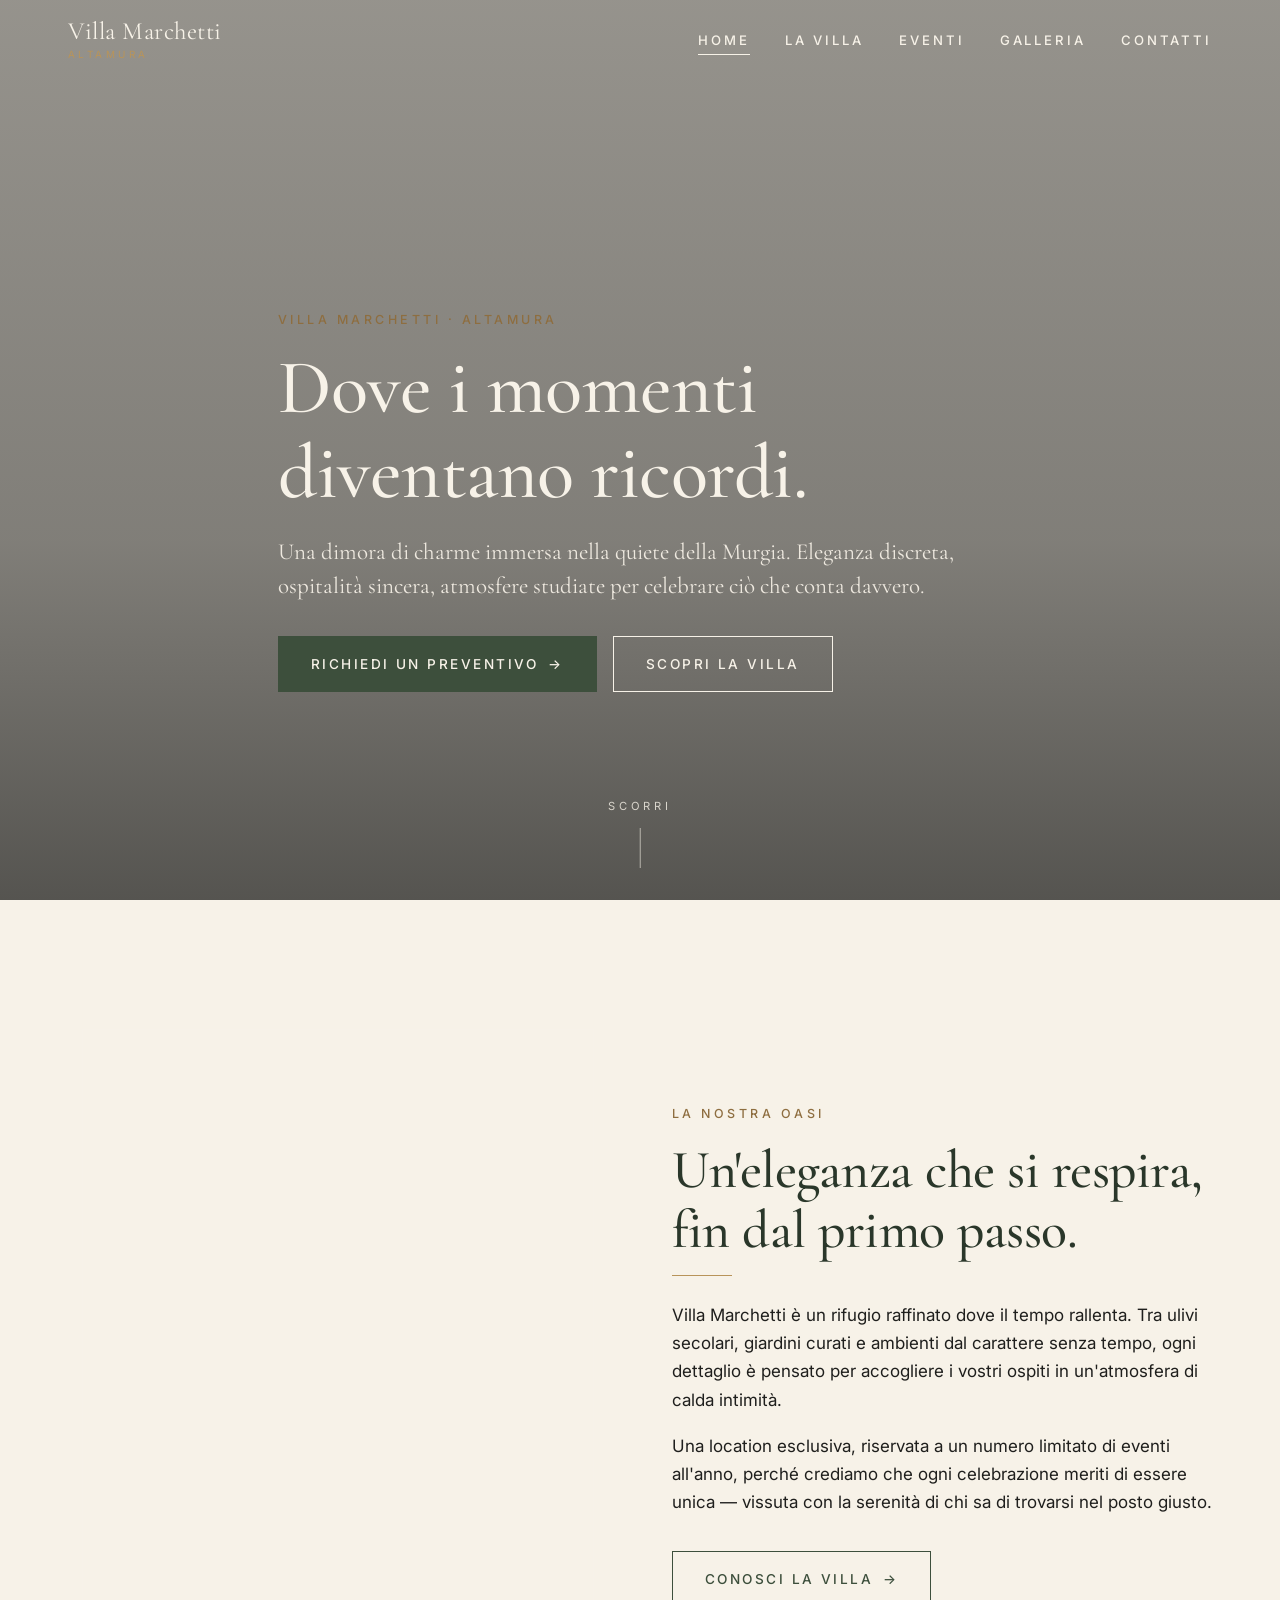
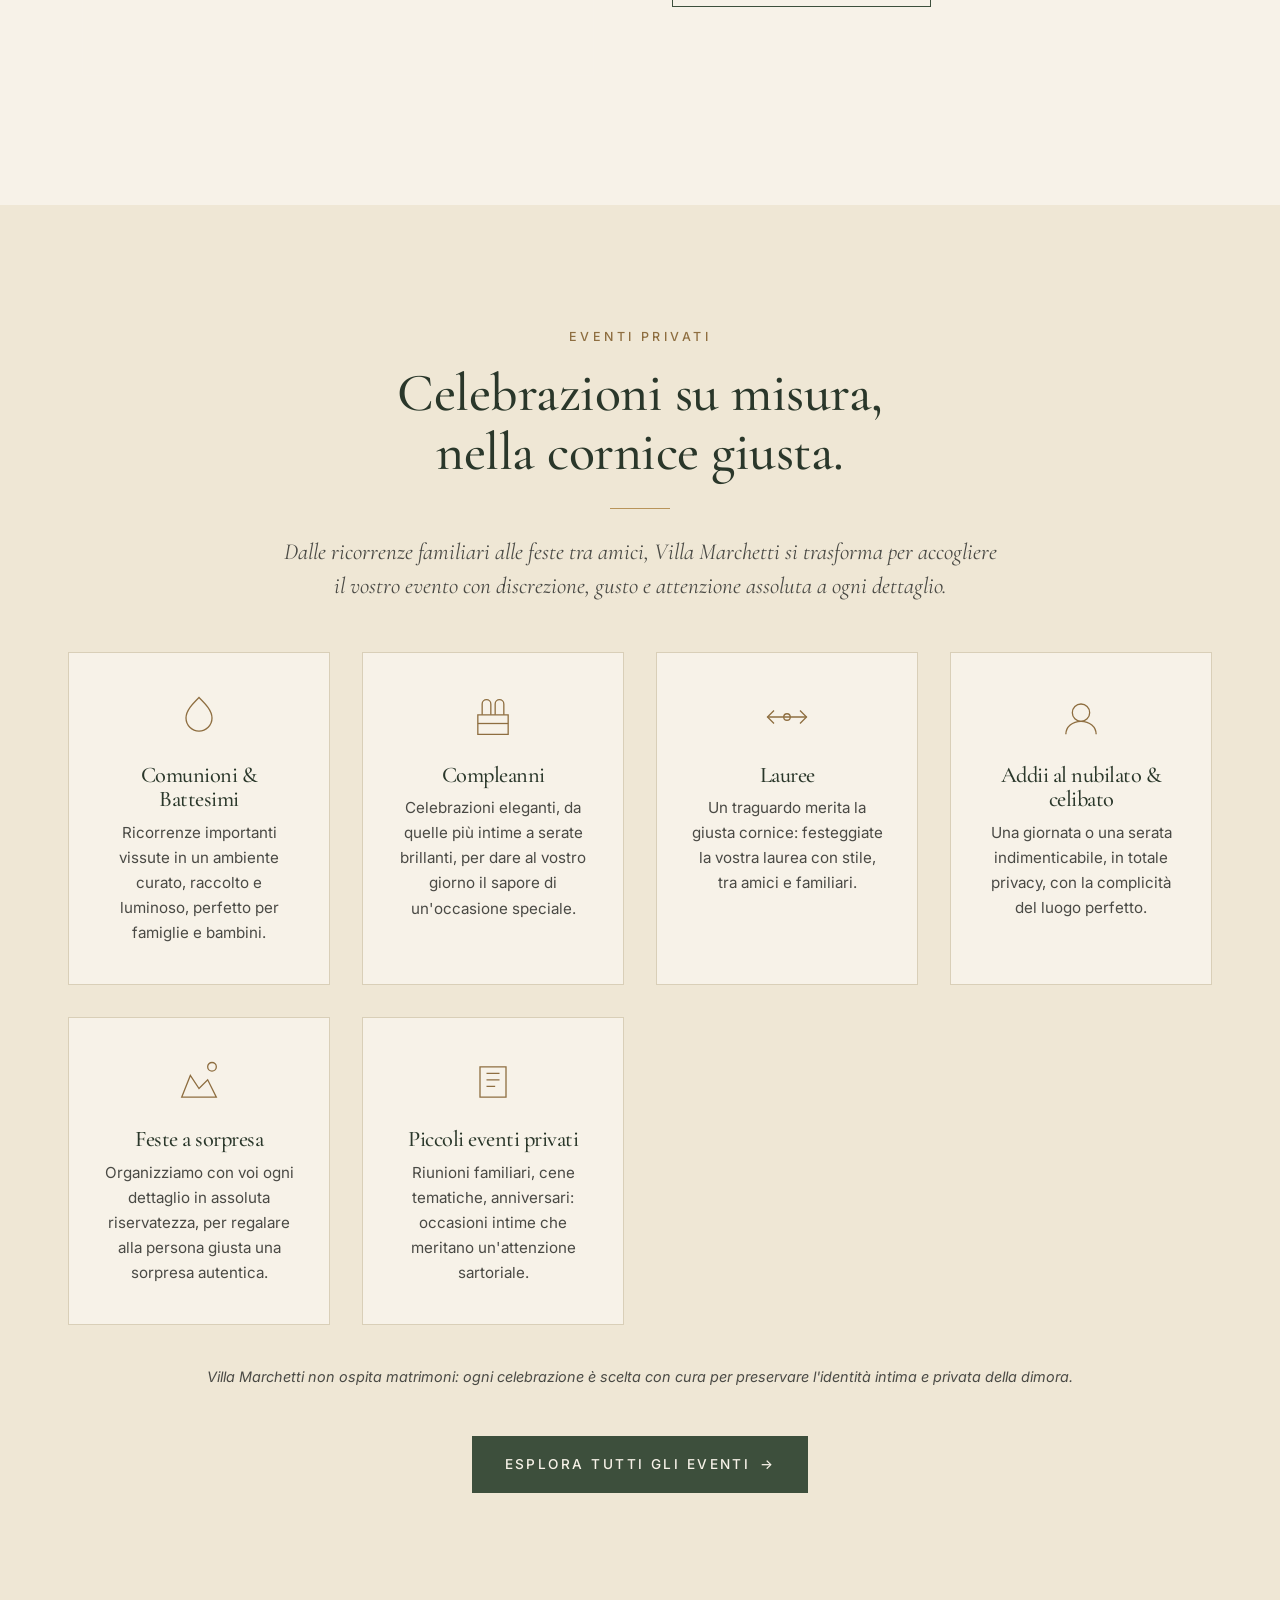
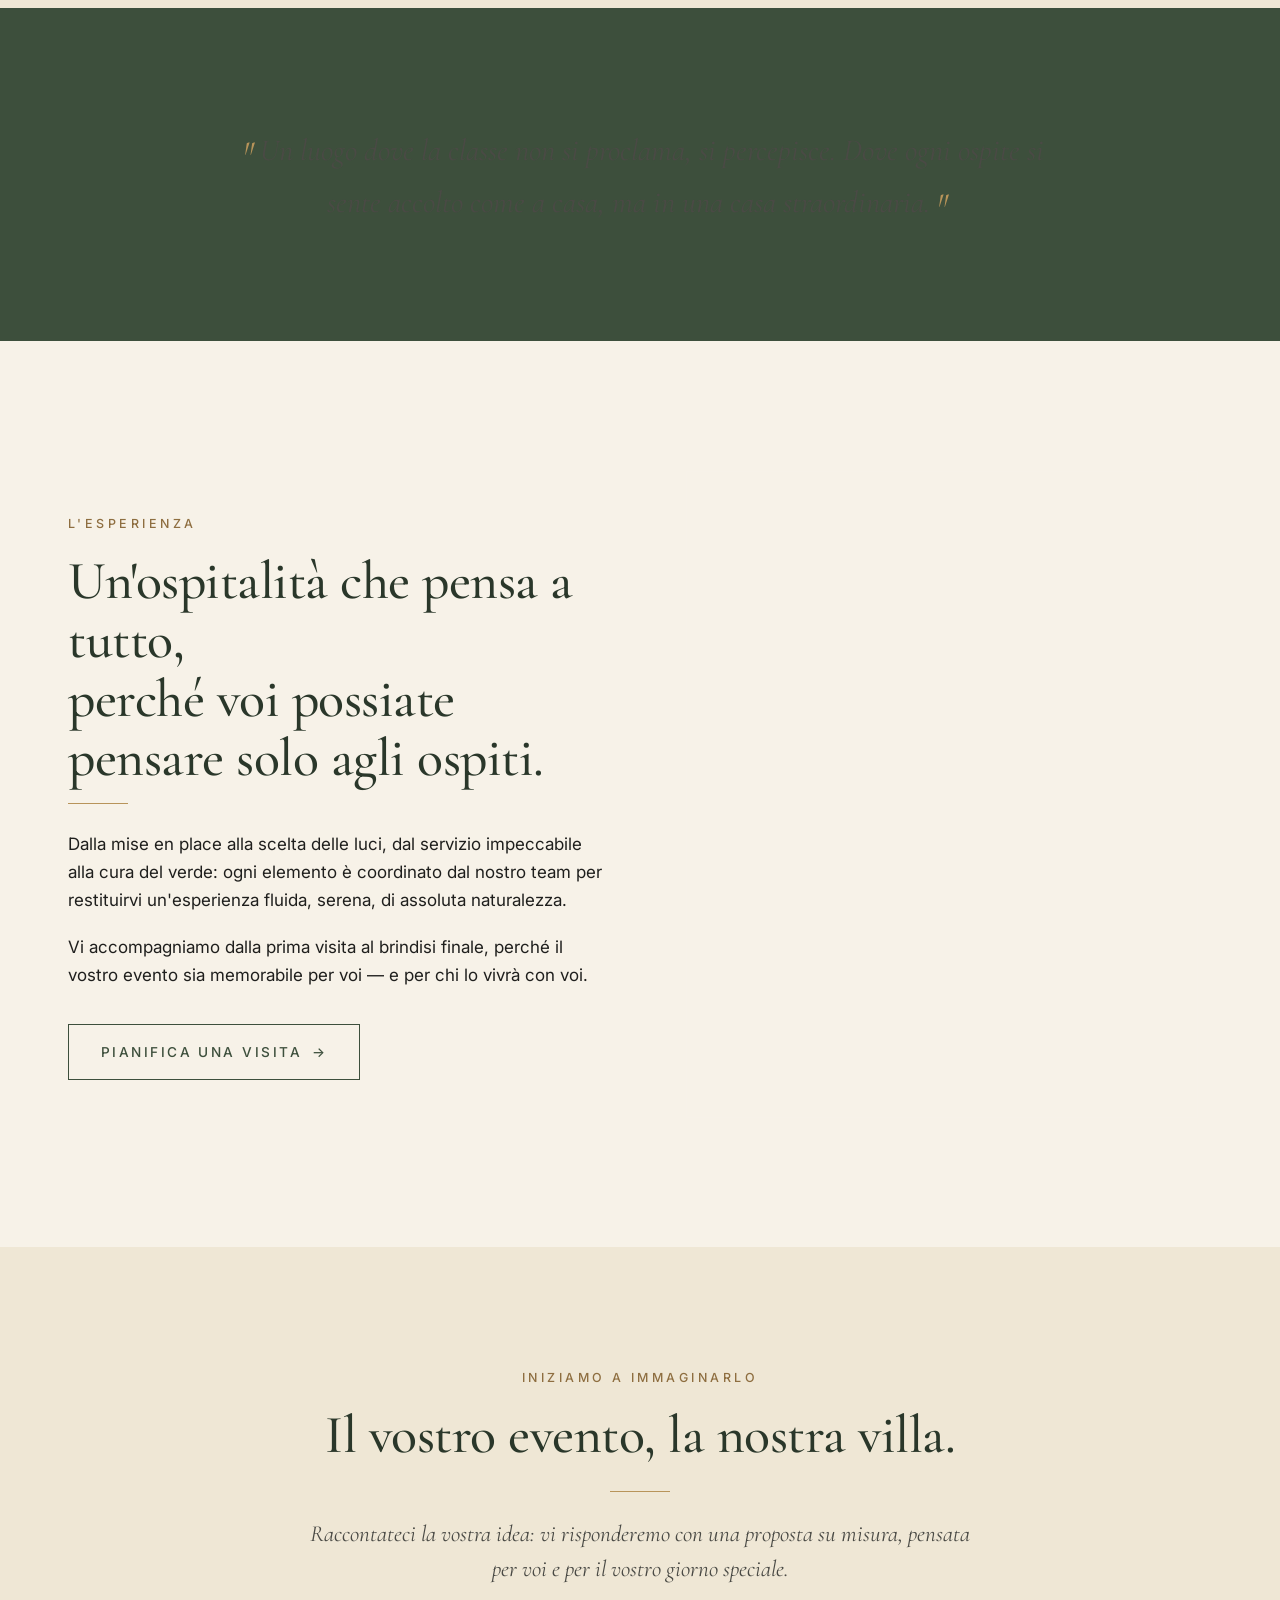
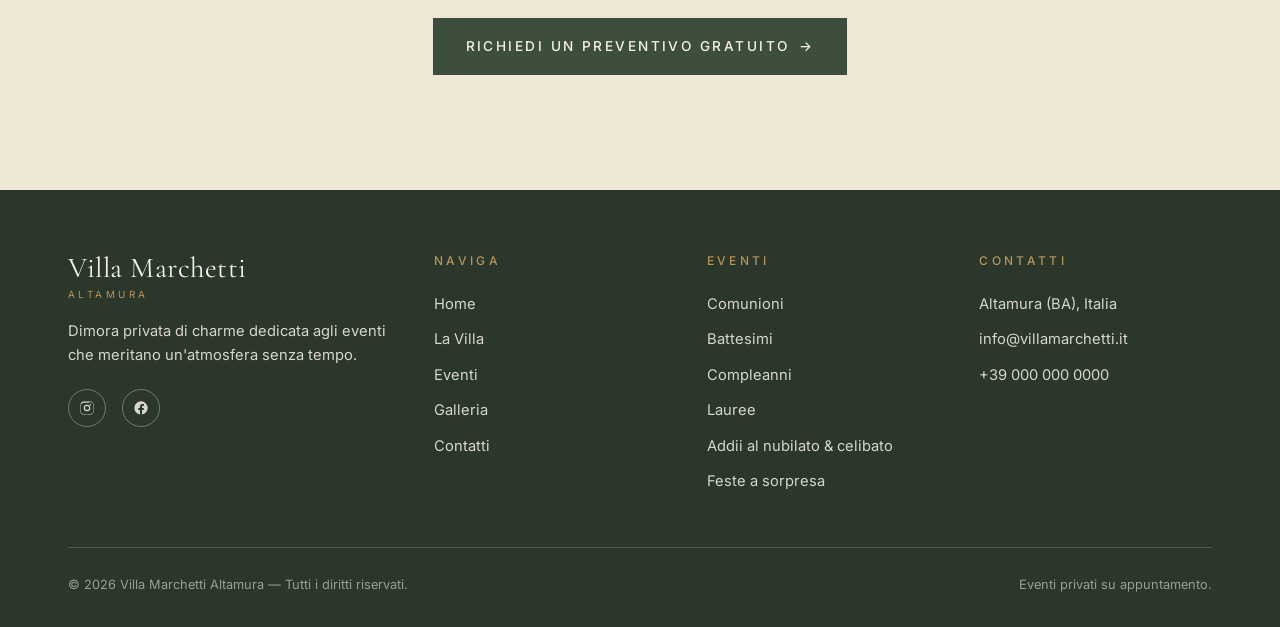
==== index.html @ 066bf470 "feat: setup iniziale sito Villa Marchetti Altamura - Sito statico HTML/CSS/JS pronto per deploy su V" ====
<!doctype html>
<html lang="it">
<head>
  <meta charset="utf-8" />
  <meta name="viewport" content="width=device-width,initial-scale=1" />
  <title>Villa Marchetti Altamura — Location esclusiva per eventi privati</title>
  <meta name="description" content="Villa Marchetti ad Altamura: dimora elegante e riservata per comunioni, compleanni, battesimi, lauree, addii al nubilato e celibato. Atmosfera raffinata, ospitalità impeccabile.">
  <meta name="theme-color" content="#3D4F3C">
  <link rel="canonical" href="https://villamarchetti.it/">

  <!-- Open Graph -->
  <meta property="og:type" content="website">
  <meta property="og:locale" content="it_IT">
  <meta property="og:title" content="Villa Marchetti Altamura — Eventi privati di classe">
  <meta property="og:description" content="Una dimora di charme immersa nella quiete: la cornice ideale per celebrare i momenti più importanti.">
  <meta property="og:url" content="https://villamarchetti.it/">
  <meta property="og:image" content="https://villamarchetti.it/assets/img/og.jpg">

  <!-- Fonts -->
  <link rel="preconnect" href="https://fonts.googleapis.com">
  <link rel="preconnect" href="https://fonts.gstatic.com" crossorigin>
  <link href="https://fonts.googleapis.com/css2?family=Cormorant+Garamond:ital,wght@0,400;0,500;0,600;1,400&family=Inter:wght@300;400;500;600&display=swap" rel="stylesheet">

  <link rel="stylesheet" href="/assets/css/style.css">

  <!-- Schema.org -->
  <script type="application/ld+json">
  {
    "@context": "https://schema.org",
    "@type": "EventVenue",
    "name": "Villa Marchetti Altamura",
    "description": "Location esclusiva per eventi privati ad Altamura: comunioni, compleanni, battesimi, lauree e celebrazioni intime.",
    "address": {
      "@type": "PostalAddress",
      "addressLocality": "Altamura",
      "addressRegion": "BA",
      "addressCountry": "IT"
    },
    "url": "https://villamarchetti.it/",
    "sameAs": [
      "https://www.instagram.com/villa_marchetti_altamura/",
      "https://www.facebook.com/profile.php?id=100035421801743"
    ]
  }
  </script>
</head>
<body>

  <!-- ============== HEADER ============== -->
  <header class="site-header">
    <div class="container nav">
      <a href="/" class="brand" aria-label="Villa Marchetti Altamura">
        Villa Marchetti
        <small>Altamura</small>
      </a>
      <button class="nav-toggle" aria-label="Apri menu" aria-expanded="false">
        <span></span><span></span><span></span>
      </button>
      <nav>
        <ul class="nav-list">
          <li><a class="nav-link is-active" href="/">Home</a></li>
          <li><a class="nav-link" href="/la-villa.html">La Villa</a></li>
          <li><a class="nav-link" href="/eventi.html">Eventi</a></li>
          <li><a class="nav-link" href="/galleria.html">Galleria</a></li>
          <li><a class="nav-link" href="/contatti.html">Contatti</a></li>
        </ul>
      </nav>
    </div>
  </header>

  <!-- ============== HERO ============== -->
  <section class="hero">
    <div class="hero__bg" style="background-image:url('https://images.unsplash.com/photo-1519167758481-83f550bb49b3?auto=format&fit=crop&w=2000&q=80');"></div>
    <div class="container hero__content reveal">
      <span class="eyebrow">Villa Marchetti · Altamura</span>
      <h1>Dove i momenti<br>diventano ricordi.</h1>
      <p class="lead">Una dimora di charme immersa nella quiete della Murgia. Eleganza discreta, ospitalità sincera, atmosfere studiate per celebrare ciò che conta davvero.</p>
      <div class="hero__actions">
        <a href="/contatti.html" class="btn btn--primary">Richiedi un preventivo <span class="arrow">→</span></a>
        <a href="/la-villa.html" class="btn btn--ghost-light">Scopri la villa</a>
      </div>
    </div>
    <div class="hero__scroll">Scorri</div>
  </section>

  <!-- ============== INTRO / CHI SIAMO ============== -->
  <section class="section">
    <div class="container">
      <div class="split">
        <div class="split__media reveal" style="background-image:url('https://images.unsplash.com/photo-1505691938895-1758d7feb511?auto=format&fit=crop&w=1400&q=80');"></div>
        <div class="split__body reveal">
          <span class="eyebrow">La nostra oasi</span>
          <h2>Un'eleganza che si respira, fin dal primo passo.</h2>
          <div class="divider"></div>
          <p>Villa Marchetti è un rifugio raffinato dove il tempo rallenta. Tra ulivi secolari, giardini curati e ambienti dal carattere senza tempo, ogni dettaglio è pensato per accogliere i vostri ospiti in un'atmosfera di calda intimità.</p>
          <p>Una location esclusiva, riservata a un numero limitato di eventi all'anno, perché crediamo che ogni celebrazione meriti di essere unica — vissuta con la serenità di chi sa di trovarsi nel posto giusto.</p>
          <a href="/la-villa.html" class="btn btn--outline" style="margin-top:1rem;">Conosci la villa <span class="arrow">→</span></a>
        </div>
      </div>
    </div>
  </section>

  <!-- ============== EVENTI ============== -->
  <section class="section section--cream">
    <div class="container text-center">
      <span class="eyebrow">Eventi privati</span>
      <h2>Celebrazioni su misura,<br>nella cornice giusta.</h2>
      <div class="divider"></div>
      <p class="lead" style="max-width:720px;margin:0 auto;">Dalle ricorrenze familiari alle feste tra amici, Villa Marchetti si trasforma per accogliere il vostro evento con discrezione, gusto e attenzione assoluta a ogni dettaglio.</p>

      <div class="grid-events">
        <article class="event-card reveal">
          <div class="event-card__icon">
            <svg viewBox="0 0 48 48"><path d="M24 6c-6 6-12 12-12 19a12 12 0 0 0 24 0c0-7-6-13-12-19z"/></svg>
          </div>
          <h3>Comunioni &amp; Battesimi</h3>
          <p>Ricorrenze importanti vissute in un ambiente curato, raccolto e luminoso, perfetto per famiglie e bambini.</p>
        </article>

        <article class="event-card reveal">
          <div class="event-card__icon">
            <svg viewBox="0 0 48 48"><path d="M10 22h28v18H10z"/><path d="M14 22V12a4 4 0 0 1 8 0v10"/><path d="M26 22V12a4 4 0 0 1 8 0v10"/><path d="M10 30h28"/></svg>
          </div>
          <h3>Compleanni</h3>
          <p>Celebrazioni eleganti, da quelle più intime a serate brillanti, per dare al vostro giorno il sapore di un'occasione speciale.</p>
        </article>

        <article class="event-card reveal">
          <div class="event-card__icon">
            <svg viewBox="0 0 48 48"><path d="M6 24h36"/><path d="M12 18l-6 6 6 6"/><path d="M36 18l6 6-6 6"/><circle cx="24" cy="24" r="3"/></svg>
          </div>
          <h3>Lauree</h3>
          <p>Un traguardo merita la giusta cornice: festeggiate la vostra laurea con stile, tra amici e familiari.</p>
        </article>

        <article class="event-card reveal">
          <div class="event-card__icon">
            <svg viewBox="0 0 48 48"><circle cx="24" cy="20" r="8"/><path d="M10 40c0-7 6-12 14-12s14 5 14 12"/></svg>
          </div>
          <h3>Addii al nubilato &amp; celibato</h3>
          <p>Una giornata o una serata indimenticabile, in totale privacy, con la complicità del luogo perfetto.</p>
        </article>

        <article class="event-card reveal">
          <div class="event-card__icon">
            <svg viewBox="0 0 48 48"><path d="M8 38l8-20 8 12 8-8 8 16z"/><circle cx="36" cy="10" r="4"/></svg>
          </div>
          <h3>Feste a sorpresa</h3>
          <p>Organizziamo con voi ogni dettaglio in assoluta riservatezza, per regalare alla persona giusta una sorpresa autentica.</p>
        </article>

        <article class="event-card reveal">
          <div class="event-card__icon">
            <svg viewBox="0 0 48 48"><path d="M12 10h24v28H12z"/><path d="M18 16h12M18 22h12M18 28h8"/></svg>
          </div>
          <h3>Piccoli eventi privati</h3>
          <p>Riunioni familiari, cene tematiche, anniversari: occasioni intime che meritano un'attenzione sartoriale.</p>
        </article>
      </div>

      <p style="margin-top:2.5rem;font-size:.9rem;color:var(--color-ink-soft);font-style:italic;">Villa Marchetti non ospita matrimoni: ogni celebrazione è scelta con cura per preservare l'identità intima e privata della dimora.</p>

      <a href="/eventi.html" class="btn btn--primary" style="margin-top:2rem;">Esplora tutti gli eventi <span class="arrow">→</span></a>
    </div>
  </section>

  <!-- ============== QUOTE ============== -->
  <section class="section section--olive">
    <div class="container">
      <p class="quote reveal">Un luogo dove la classe non si proclama, si percepisce. Dove ogni ospite si sente accolto come a casa, ma in una casa straordinaria.</p>
    </div>
  </section>

  <!-- ============== SPLIT — ATMOSFERA ============== -->
  <section class="section">
    <div class="container">
      <div class="split split--reverse">
        <div class="split__media reveal" style="background-image:url('https://images.unsplash.com/photo-1464366400600-7168b8af9bc3?auto=format&fit=crop&w=1400&q=80');"></div>
        <div class="split__body reveal">
          <span class="eyebrow">L'esperienza</span>
          <h2>Un'ospitalità che pensa a tutto,<br>perché voi possiate pensare solo agli ospiti.</h2>
          <div class="divider"></div>
          <p>Dalla mise en place alla scelta delle luci, dal servizio impeccabile alla cura del verde: ogni elemento è coordinato dal nostro team per restituirvi un'esperienza fluida, serena, di assoluta naturalezza.</p>
          <p>Vi accompagniamo dalla prima visita al brindisi finale, perché il vostro evento sia memorabile per voi — e per chi lo vivrà con voi.</p>
          <a href="/contatti.html" class="btn btn--outline" style="margin-top:1rem;">Pianifica una visita <span class="arrow">→</span></a>
        </div>
      </div>
    </div>
  </section>

  <!-- ============== CTA FINALE ============== -->
  <section class="section section--cream text-center">
    <div class="container">
      <span class="eyebrow">Iniziamo a immaginarlo</span>
      <h2>Il vostro evento, la nostra villa.</h2>
      <div class="divider"></div>
      <p class="lead" style="max-width:680px;margin:0 auto 2rem;">Raccontateci la vostra idea: vi risponderemo con una proposta su misura, pensata per voi e per il vostro giorno speciale.</p>
      <a href="/contatti.html" class="btn btn--primary">Richiedi un preventivo gratuito <span class="arrow">→</span></a>
    </div>
  </section>

  <!-- ============== FOOTER ============== -->
  <footer class="site-footer">
    <div class="container">
      <div class="footer-grid">
        <div>
          <a href="/" class="brand">Villa Marchetti<small>Altamura</small></a>
          <p style="margin-top:1.2rem;max-width:320px;">Dimora privata di charme dedicata agli eventi che meritano un'atmosfera senza tempo.</p>
          <ul class="socials" aria-label="Profili social">
            <li><a href="https://www.instagram.com/villa_marchetti_altamura/" target="_blank" rel="noopener" aria-label="Instagram">
              <svg viewBox="0 0 24 24"><path d="M12 2.2c3.2 0 3.6 0 4.85.07 1.17.05 1.8.25 2.23.42.56.22.96.48 1.38.9.42.42.68.82.9 1.38.17.42.37 1.06.42 2.23.06 1.25.07 1.63.07 4.8s0 3.55-.07 4.8c-.05 1.17-.25 1.8-.42 2.23-.22.56-.48.96-.9 1.38-.42.42-.82.68-1.38.9-.42.17-1.06.37-2.23.42-1.25.06-1.63.07-4.85.07s-3.6 0-4.85-.07c-1.17-.05-1.8-.25-2.23-.42a3.7 3.7 0 0 1-1.38-.9 3.7 3.7 0 0 1-.9-1.38c-.17-.42-.37-1.06-.42-2.23C2.21 15.55 2.2 15.17 2.2 12s0-3.55.07-4.8c.05-1.17.25-1.8.42-2.23.22-.56.48-.96.9-1.38.42-.42.82-.68 1.38-.9.42-.17 1.06-.37 2.23-.42C8.45 2.21 8.83 2.2 12 2.2zm0 1.8c-3.15 0-3.5 0-4.74.07-1.04.05-1.6.22-1.98.36-.5.2-.86.43-1.24.81a3.3 3.3 0 0 0-.81 1.24c-.14.38-.31.94-.36 1.98C2.8 8.5 2.8 8.85 2.8 12s0 3.5.07 4.74c.05 1.04.22 1.6.36 1.98.2.5.43.86.81 1.24.38.38.74.61 1.24.81.38.14.94.31 1.98.36C8.5 21.2 8.85 21.2 12 21.2s3.5 0 4.74-.07c1.04-.05 1.6-.22 1.98-.36.5-.2.86-.43 1.24-.81.38-.38.61-.74.81-1.24.14-.38.31-.94.36-1.98.07-1.24.07-1.59.07-4.74s0-3.5-.07-4.74c-.05-1.04-.22-1.6-.36-1.98a3.3 3.3 0 0 0-.81-1.24 3.3 3.3 0 0 0-1.24-.81c-.38-.14-.94-.31-1.98-.36C15.5 4 15.15 4 12 4zm0 3.07a4.93 4.93 0 1 1 0 9.86 4.93 4.93 0 0 1 0-9.86zm0 1.8a3.13 3.13 0 1 0 0 6.26 3.13 3.13 0 0 0 0-6.26zm5.1-3.05a1.15 1.15 0 1 1 0 2.3 1.15 1.15 0 0 1 0-2.3z"/></svg>
            </a></li>
            <li><a href="https://www.facebook.com/profile.php?id=100035421801743" target="_blank" rel="noopener" aria-label="Facebook">
              <svg viewBox="0 0 24 24"><path d="M22 12a10 10 0 1 0-11.56 9.88v-6.99H7.9V12h2.54V9.8c0-2.5 1.5-3.9 3.78-3.9 1.1 0 2.24.2 2.24.2v2.46h-1.26c-1.24 0-1.63.77-1.63 1.56V12h2.78l-.44 2.89h-2.34v6.99A10 10 0 0 0 22 12z"/></svg>
            </a></li>
          </ul>
        </div>
        <div>
          <h4>Naviga</h4>
          <ul>
            <li><a href="/">Home</a></li>
            <li><a href="/la-villa.html">La Villa</a></li>
            <li><a href="/eventi.html">Eventi</a></li>
            <li><a href="/galleria.html">Galleria</a></li>
            <li><a href="/contatti.html">Contatti</a></li>
          </ul>
        </div>
        <div>
          <h4>Eventi</h4>
          <ul>
            <li>Comunioni</li>
            <li>Battesimi</li>
            <li>Compleanni</li>
            <li>Lauree</li>
            <li>Addii al nubilato &amp; celibato</li>
            <li>Feste a sorpresa</li>
          </ul>
        </div>
        <div>
          <h4>Contatti</h4>
          <ul>
            <li>Altamura (BA), Italia</li>
            <li><a href="mailto:info@villamarchetti.it">info@villamarchetti.it</a></li>
            <li><a href="tel:+390000000000">+39 000 000 0000</a></li>
          </ul>
        </div>
      </div>
      <div class="footer-bottom">
        <span>© <span id="year"></span> Villa Marchetti Altamura — Tutti i diritti riservati.</span>
        <span>Eventi privati su appuntamento.</span>
      </div>
    </div>
  </footer>

  <script src="/assets/js/main.js" defer></script>
</body>
</html>
---- assets/css/style.css ----
/* =====================================================
   Villa Marchetti — Foglio di stile globale
   Palette: crema, verde oliva profondo, ottone, antracite
   Font:    Cormorant Garamond (titoli) + Inter (testo)
   ===================================================== */

:root {
  --color-bg:        #F7F2E8;   /* crema */
  --color-bg-alt:    #EFE7D5;   /* sabbia */
  --color-ink:       #1F1F1D;   /* antracite */
  --color-ink-soft:  #4A4A45;
  --color-olive:     #3D4F3C;   /* verde oliva profondo */
  --color-olive-dk:  #2A372A;
  --color-brass:     #B8945A;   /* ottone */
  --color-brass-dk:  #8E6E40;
  --color-line:      #D9CFB8;

  --font-serif: 'Cormorant Garamond', 'Times New Roman', serif;
  --font-sans:  'Inter', -apple-system, BlinkMacSystemFont, 'Helvetica Neue', Arial, sans-serif;

  --maxw: 1240px;
  --gutter: clamp(1.25rem, 4vw, 3rem);

  --t-fast: 220ms cubic-bezier(.4,0,.2,1);
  --t-slow: 600ms cubic-bezier(.22,.61,.36,1);
}

/* -----  Reset minimale  ----- */
*, *::before, *::after { box-sizing: border-box; }
html { scroll-behavior: smooth; -webkit-text-size-adjust: 100%; }
body {
  margin: 0;
  font-family: var(--font-sans);
  color: var(--color-ink);
  background: var(--color-bg);
  line-height: 1.65;
  font-size: 17px;
  -webkit-font-smoothing: antialiased;
  -moz-osx-font-smoothing: grayscale;
}
img { max-width: 100%; height: auto; display: block; }
a { color: inherit; text-decoration: none; transition: color var(--t-fast); }
a:hover { color: var(--color-brass-dk); }
button { font-family: inherit; cursor: pointer; border: 0; background: none; }
::selection { background: var(--color-olive); color: var(--color-bg); }

/* -----  Tipografia  ----- */
h1, h2, h3, h4 {
  font-family: var(--font-serif);
  font-weight: 500;
  color: var(--color-olive-dk);
  line-height: 1.1;
  margin: 0 0 .5em;
  letter-spacing: -.5px;
}
h1 { font-size: clamp(2.6rem, 6vw, 5rem); }
h2 { font-size: clamp(2rem, 4.2vw, 3.4rem); }
h3 { font-size: clamp(1.4rem, 2.2vw, 1.9rem); }
p  { margin: 0 0 1.1em; }
.eyebrow {
  font-family: var(--font-sans);
  font-size: .78rem;
  font-weight: 500;
  letter-spacing: .28em;
  text-transform: uppercase;
  color: var(--color-brass-dk);
  margin-bottom: 1rem;
  display: inline-block;
}
.lead {
  font-family: var(--font-serif);
  font-size: clamp(1.2rem, 1.8vw, 1.55rem);
  line-height: 1.5;
  color: var(--color-ink-soft);
  font-style: italic;
}

/* -----  Layout  ----- */
.container {
  width: 100%;
  max-width: var(--maxw);
  margin: 0 auto;
  padding: 0 var(--gutter);
}
.section { padding: clamp(4rem, 9vw, 7.5rem) 0; }
.section--tight { padding: clamp(3rem, 6vw, 5rem) 0; }
.section--olive { background: var(--color-olive); color: var(--color-bg); }
.section--olive h1, .section--olive h2, .section--olive h3 { color: var(--color-bg); }
.section--olive .eyebrow { color: var(--color-brass); }
.section--cream { background: var(--color-bg-alt); }
.divider {
  width: 60px; height: 1px; background: var(--color-brass);
  margin: 1.4rem 0 1.6rem;
}
.text-center { text-align: center; }
.text-center .divider { margin-left: auto; margin-right: auto; }

/* -----  Pulsanti  ----- */
.btn {
  display: inline-flex;
  align-items: center;
  gap: .6rem;
  padding: 1rem 2rem;
  font-family: var(--font-sans);
  font-size: .85rem;
  letter-spacing: .18em;
  text-transform: uppercase;
  font-weight: 500;
  border: 1px solid currentColor;
  transition: background var(--t-fast), color var(--t-fast), border-color var(--t-fast), transform var(--t-fast);
}
.btn:hover { transform: translateY(-1px); }
.btn--primary {
  background: var(--color-olive);
  color: var(--color-bg);
  border-color: var(--color-olive);
}
.btn--primary:hover { background: var(--color-olive-dk); border-color: var(--color-olive-dk); color: var(--color-bg); }
.btn--outline {
  background: transparent;
  color: var(--color-olive);
  border-color: var(--color-olive);
}
.btn--outline:hover { background: var(--color-olive); color: var(--color-bg); }
.btn--ghost-light {
  color: var(--color-bg);
  border-color: var(--color-bg);
}
.btn--ghost-light:hover { background: var(--color-bg); color: var(--color-olive-dk); }
.btn .arrow { transition: transform var(--t-fast); }
.btn:hover .arrow { transform: translateX(4px); }

/* -----  Header / Navigazione  ----- */
.site-header {
  position: fixed;
  top: 0; left: 0; right: 0;
  z-index: 50;
  padding: 1.2rem 0;
  transition: background var(--t-fast), padding var(--t-fast), box-shadow var(--t-fast);
}
.site-header.is-scrolled {
  background: rgba(247, 242, 232, .96);
  backdrop-filter: blur(8px);
  -webkit-backdrop-filter: blur(8px);
  padding: .7rem 0;
  box-shadow: 0 1px 0 var(--color-line);
}
.nav {
  display: flex;
  align-items: center;
  justify-content: space-between;
  gap: 2rem;
}
.brand {
  font-family: var(--font-serif);
  font-size: 1.55rem;
  color: var(--color-olive-dk);
  letter-spacing: .5px;
  line-height: 1;
}
.brand small {
  display: block;
  font-family: var(--font-sans);
  font-size: .62rem;
  letter-spacing: .35em;
  text-transform: uppercase;
  color: var(--color-brass-dk);
  margin-top: .35rem;
}
.site-header:not(.is-scrolled) .brand,
.site-header:not(.is-scrolled) .nav-link { color: var(--color-bg); }
.site-header:not(.is-scrolled) .brand small { color: var(--color-brass); }
.site-header.is-light:not(.is-scrolled) .brand,
.site-header.is-light:not(.is-scrolled) .nav-link { color: var(--color-olive-dk); }
.site-header.is-light:not(.is-scrolled) .brand small { color: var(--color-brass-dk); }

.nav-list {
  display: flex;
  gap: 2.2rem;
  list-style: none;
  margin: 0; padding: 0;
}
.nav-link {
  font-size: .82rem;
  letter-spacing: .22em;
  text-transform: uppercase;
  font-weight: 500;
  position: relative;
  padding: .4rem 0;
}
.nav-link::after {
  content: '';
  position: absolute;
  left: 0; bottom: 0;
  width: 0; height: 1px;
  background: currentColor;
  transition: width var(--t-fast);
}
.nav-link:hover::after, .nav-link.is-active::after { width: 100%; }

.nav-toggle {
  display: none;
  width: 36px; height: 28px;
  flex-direction: column;
  justify-content: space-between;
  align-items: stretch;
}
.nav-toggle span {
  display: block; height: 1.5px; background: currentColor;
  transition: transform var(--t-fast), opacity var(--t-fast);
}
.nav-toggle.is-open span:nth-child(1) { transform: translateY(13px) rotate(45deg); }
.nav-toggle.is-open span:nth-child(2) { opacity: 0; }
.nav-toggle.is-open span:nth-child(3) { transform: translateY(-13px) rotate(-45deg); }

/* -----  Hero  ----- */
.hero {
  position: relative;
  min-height: 100vh;
  display: flex;
  align-items: center;
  color: var(--color-bg);
  overflow: hidden;
}
.hero__bg {
  position: absolute; inset: 0;
  background-size: cover;
  background-position: center;
  z-index: 0;
}
.hero__bg::after {
  content: '';
  position: absolute; inset: 0;
  background: linear-gradient(180deg, rgba(31,31,29,.45) 0%, rgba(31,31,29,.55) 60%, rgba(31,31,29,.75) 100%);
}
.hero__content {
  position: relative;
  z-index: 1;
  max-width: 820px;
  padding-top: 6rem;
}
.hero h1 {
  color: var(--color-bg);
  margin-bottom: 1.2rem;
}
.hero .lead { color: rgba(247,242,232,.92); font-style: normal; }
.hero__actions {
  margin-top: 2rem;
  display: flex;
  gap: 1rem;
  flex-wrap: wrap;
}
.hero__scroll {
  position: absolute;
  bottom: 2rem; left: 50%;
  transform: translateX(-50%);
  z-index: 2;
  font-size: .7rem;
  letter-spacing: .35em;
  text-transform: uppercase;
  color: rgba(247,242,232,.8);
  text-align: center;
}
.hero__scroll::after {
  content: '';
  display: block;
  width: 1px; height: 40px;
  background: rgba(247,242,232,.6);
  margin: .8rem auto 0;
  animation: scrollLine 2.4s ease-in-out infinite;
  transform-origin: top;
}
@keyframes scrollLine {
  0%, 100% { transform: scaleY(.3); opacity: .4; }
  50%      { transform: scaleY(1);  opacity: 1;  }
}

/* -----  Hero compatto (pagine interne)  ----- */
.subhero {
  position: relative;
  min-height: 56vh;
  display: flex;
  align-items: flex-end;
  color: var(--color-bg);
  padding-bottom: clamp(2rem, 5vw, 4rem);
  overflow: hidden;
}
.subhero__bg { position: absolute; inset: 0; background-size: cover; background-position: center; z-index: 0; }
.subhero__bg::after {
  content: ''; position: absolute; inset: 0;
  background: linear-gradient(180deg, rgba(31,31,29,.35) 0%, rgba(31,31,29,.7) 100%);
}
.subhero__content { position: relative; z-index: 1; padding-top: 8rem; }
.subhero h1 { color: var(--color-bg); margin-bottom: .4rem; }
.subhero p { color: rgba(247,242,232,.9); max-width: 640px; }

/* -----  Griglia eventi (card)  ----- */
.grid-events {
  display: grid;
  grid-template-columns: repeat(auto-fit, minmax(260px, 1fr));
  gap: 2rem;
  margin-top: 3rem;
}
.event-card {
  background: var(--color-bg);
  padding: 2.4rem 2rem;
  border: 1px solid var(--color-line);
  text-align: center;
  transition: transform var(--t-fast), box-shadow var(--t-fast), border-color var(--t-fast);
}
.event-card:hover {
  transform: translateY(-4px);
  box-shadow: 0 20px 40px -20px rgba(31,31,29,.18);
  border-color: var(--color-brass);
}
.event-card__icon {
  width: 52px; height: 52px;
  margin: 0 auto 1.2rem;
  color: var(--color-brass-dk);
}
.event-card__icon svg { width: 100%; height: 100%; stroke: currentColor; fill: none; stroke-width: 1.2; }
.event-card h3 { font-size: 1.4rem; margin-bottom: .5rem; }
.event-card p { font-size: .95rem; color: var(--color-ink-soft); margin: 0; }

/* -----  Sezione split (immagine + testo)  ----- */
.split {
  display: grid;
  grid-template-columns: 1fr 1fr;
  gap: clamp(2rem, 5vw, 5rem);
  align-items: center;
}
.split--reverse .split__media { order: 2; }
.split__media {
  position: relative;
  aspect-ratio: 4/5;
  background-size: cover;
  background-position: center;
  overflow: hidden;
}
.split__media::before {
  content: '';
  position: absolute;
  inset: 14px;
  border: 1px solid rgba(247,242,232,.45);
  pointer-events: none;
}
.split__body h2 { margin-bottom: 1rem; }
.split__body .divider { margin-top: 0; }
@media (max-width: 820px) {
  .split { grid-template-columns: 1fr; }
  .split--reverse .split__media { order: 0; }
  .split__media { aspect-ratio: 4/3; }
}

/* -----  Quote / Pull-quote  ----- */
.quote {
  text-align: center;
  max-width: 820px;
  margin: 0 auto;
  font-family: var(--font-serif);
  font-style: italic;
  font-size: clamp(1.4rem, 2.4vw, 2rem);
  line-height: 1.4;
  color: var(--color-ink-soft);
}
.quote::before, .quote::after {
  content: '"';
  font-size: 1.2em;
  color: var(--color-brass);
  display: inline-block;
  transform: translateY(.15em);
  margin: 0 .15em;
}

/* -----  Galleria  ----- */
.gallery {
  display: grid;
  grid-template-columns: repeat(3, 1fr);
  gap: 1rem;
  margin-top: 2.5rem;
}
.gallery__item {
  position: relative;
  aspect-ratio: 1;
  background-size: cover;
  background-position: center;
  overflow: hidden;
  cursor: pointer;
}
.gallery__item::after {
  content: '';
  position: absolute; inset: 0;
  background: rgba(31,31,29,0);
  transition: background var(--t-fast);
}
.gallery__item:hover::after { background: rgba(31,31,29,.18); }
.gallery__item--wide  { grid-column: span 2; }
.gallery__item--tall  { grid-row: span 2; aspect-ratio: 1/2; }
@media (max-width: 820px) {
  .gallery { grid-template-columns: repeat(2, 1fr); }
  .gallery__item--wide, .gallery__item--tall { grid-column: auto; grid-row: auto; aspect-ratio: 1; }
}

/* -----  Lista servizi (eventi page)  ----- */
.event-detail {
  display: grid;
  grid-template-columns: 1fr 1fr;
  gap: clamp(2rem, 5vw, 5rem);
  align-items: center;
  padding: clamp(3rem, 6vw, 5rem) 0;
  border-bottom: 1px solid var(--color-line);
}
.event-detail:last-child { border-bottom: 0; }
.event-detail--reverse .event-detail__media { order: 2; }
.event-detail__media {
  aspect-ratio: 5/4;
  background-size: cover;
  background-position: center;
}
.event-detail h3 { font-size: clamp(1.8rem, 3vw, 2.4rem); }
.event-detail ul {
  list-style: none;
  padding: 0;
  margin: 1.4rem 0 0;
}
.event-detail li {
  position: relative;
  padding: .5rem 0 .5rem 1.6rem;
  color: var(--color-ink-soft);
  border-bottom: 1px solid var(--color-line);
}
.event-detail li:last-child { border-bottom: 0; }
.event-detail li::before {
  content: '';
  position: absolute;
  left: 0; top: 1.1rem;
  width: 8px; height: 1px;
  background: var(--color-brass);
}
@media (max-width: 820px) {
  .event-detail { grid-template-columns: 1fr; }
  .event-detail--reverse .event-detail__media { order: 0; }
}

/* -----  Form contatti  ----- */
.contact-grid {
  display: grid;
  grid-template-columns: 1fr 1.2fr;
  gap: clamp(2rem, 5vw, 4rem);
}
@media (max-width: 820px) { .contact-grid { grid-template-columns: 1fr; } }

.info-list {
  list-style: none;
  padding: 0; margin: 2rem 0 0;
}
.info-list li {
  padding: 1.1rem 0;
  border-bottom: 1px solid var(--color-line);
  display: flex;
  flex-direction: column;
  gap: .25rem;
}
.info-list strong {
  font-family: var(--font-sans);
  font-size: .72rem;
  letter-spacing: .25em;
  text-transform: uppercase;
  color: var(--color-brass-dk);
  font-weight: 500;
}
.info-list a, .info-list span { font-size: 1.05rem; color: var(--color-ink); }

.form {
  display: grid;
  gap: 1.2rem;
}
.form__row {
  display: grid;
  grid-template-columns: 1fr 1fr;
  gap: 1.2rem;
}
@media (max-width: 560px) { .form__row { grid-template-columns: 1fr; } }
.form label {
  font-size: .72rem;
  letter-spacing: .22em;
  text-transform: uppercase;
  color: var(--color-ink-soft);
  font-weight: 500;
  margin-bottom: .4rem;
  display: block;
}
.form input, .form select, .form textarea {
  width: 100%;
  padding: .95rem 1rem;
  border: 1px solid var(--color-line);
  background: var(--color-bg);
  font-family: inherit;
  font-size: 1rem;
  color: var(--color-ink);
  transition: border-color var(--t-fast), background var(--t-fast);
}
.form input:focus, .form select:focus, .form textarea:focus {
  outline: none;
  border-color: var(--color-olive);
  background: #fff;
}
.form textarea { min-height: 140px; resize: vertical; }
.form .btn { justify-content: center; }

/* -----  Footer  ----- */
.site-footer {
  background: var(--color-olive-dk);
  color: rgba(247,242,232,.85);
  padding: 4rem 0 2rem;
  font-size: .92rem;
}
.footer-grid {
  display: grid;
  grid-template-columns: 1.4fr 1fr 1fr 1fr;
  gap: 2.5rem;
  margin-bottom: 3rem;
}
@media (max-width: 820px) { .footer-grid { grid-template-columns: 1fr 1fr; } }
@media (max-width: 520px) { .footer-grid { grid-template-columns: 1fr; } }
.footer-grid h4 {
  color: var(--color-brass);
  font-family: var(--font-sans);
  font-size: .75rem;
  letter-spacing: .28em;
  text-transform: uppercase;
  margin-bottom: 1.2rem;
}
.footer-grid ul { list-style: none; padding: 0; margin: 0; }
.footer-grid li { padding: .35rem 0; }
.footer-grid .brand { color: var(--color-bg); font-size: 1.8rem; }
.footer-grid .brand small { color: var(--color-brass); }
.footer-bottom {
  padding-top: 1.6rem;
  border-top: 1px solid rgba(247,242,232,.18);
  display: flex;
  justify-content: space-between;
  flex-wrap: wrap;
  gap: 1rem;
  font-size: .8rem;
  color: rgba(247,242,232,.55);
}
.socials {
  display: flex;
  gap: 1rem;
  list-style: none;
  padding: 0; margin: 1rem 0 0;
}
.socials a {
  width: 38px; height: 38px;
  border: 1px solid rgba(247,242,232,.35);
  border-radius: 50%;
  display: inline-flex;
  align-items: center;
  justify-content: center;
  transition: background var(--t-fast), border-color var(--t-fast);
}
.socials a:hover { background: var(--color-brass); border-color: var(--color-brass); color: var(--color-olive-dk); }
.socials svg { width: 16px; height: 16px; fill: currentColor; }

/* -----  Mobile menu  ----- */
@media (max-width: 880px) {
  .nav-toggle { display: flex; }
  .nav-list {
    position: fixed;
    inset: 0;
    background: var(--color-olive-dk);
    color: var(--color-bg);
    flex-direction: column;
    align-items: center;
    justify-content: center;
    gap: 2rem;
    transform: translateY(-100%);
    transition: transform var(--t-slow);
    z-index: 40;
  }
  .nav-list.is-open { transform: translateY(0); }
  .nav-list .nav-link { color: var(--color-bg); font-size: 1rem; }
  .site-header { color: var(--color-bg); }
}

/* -----  Reveal on scroll  ----- */
.reveal {
  opacity: 0;
  transform: translateY(24px);
  transition: opacity 800ms ease, transform 800ms ease;
}
.reveal.is-visible {
  opacity: 1;
  transform: none;
}

/* -----  Utility  ----- */
.mt-0 { margin-top: 0; }
.mb-0 { margin-bottom: 0; }
.sr-only {
  position: absolute; width: 1px; height: 1px;
  padding: 0; margin: -1px; overflow: hidden;
  clip: rect(0,0,0,0); white-space: nowrap; border: 0;
}
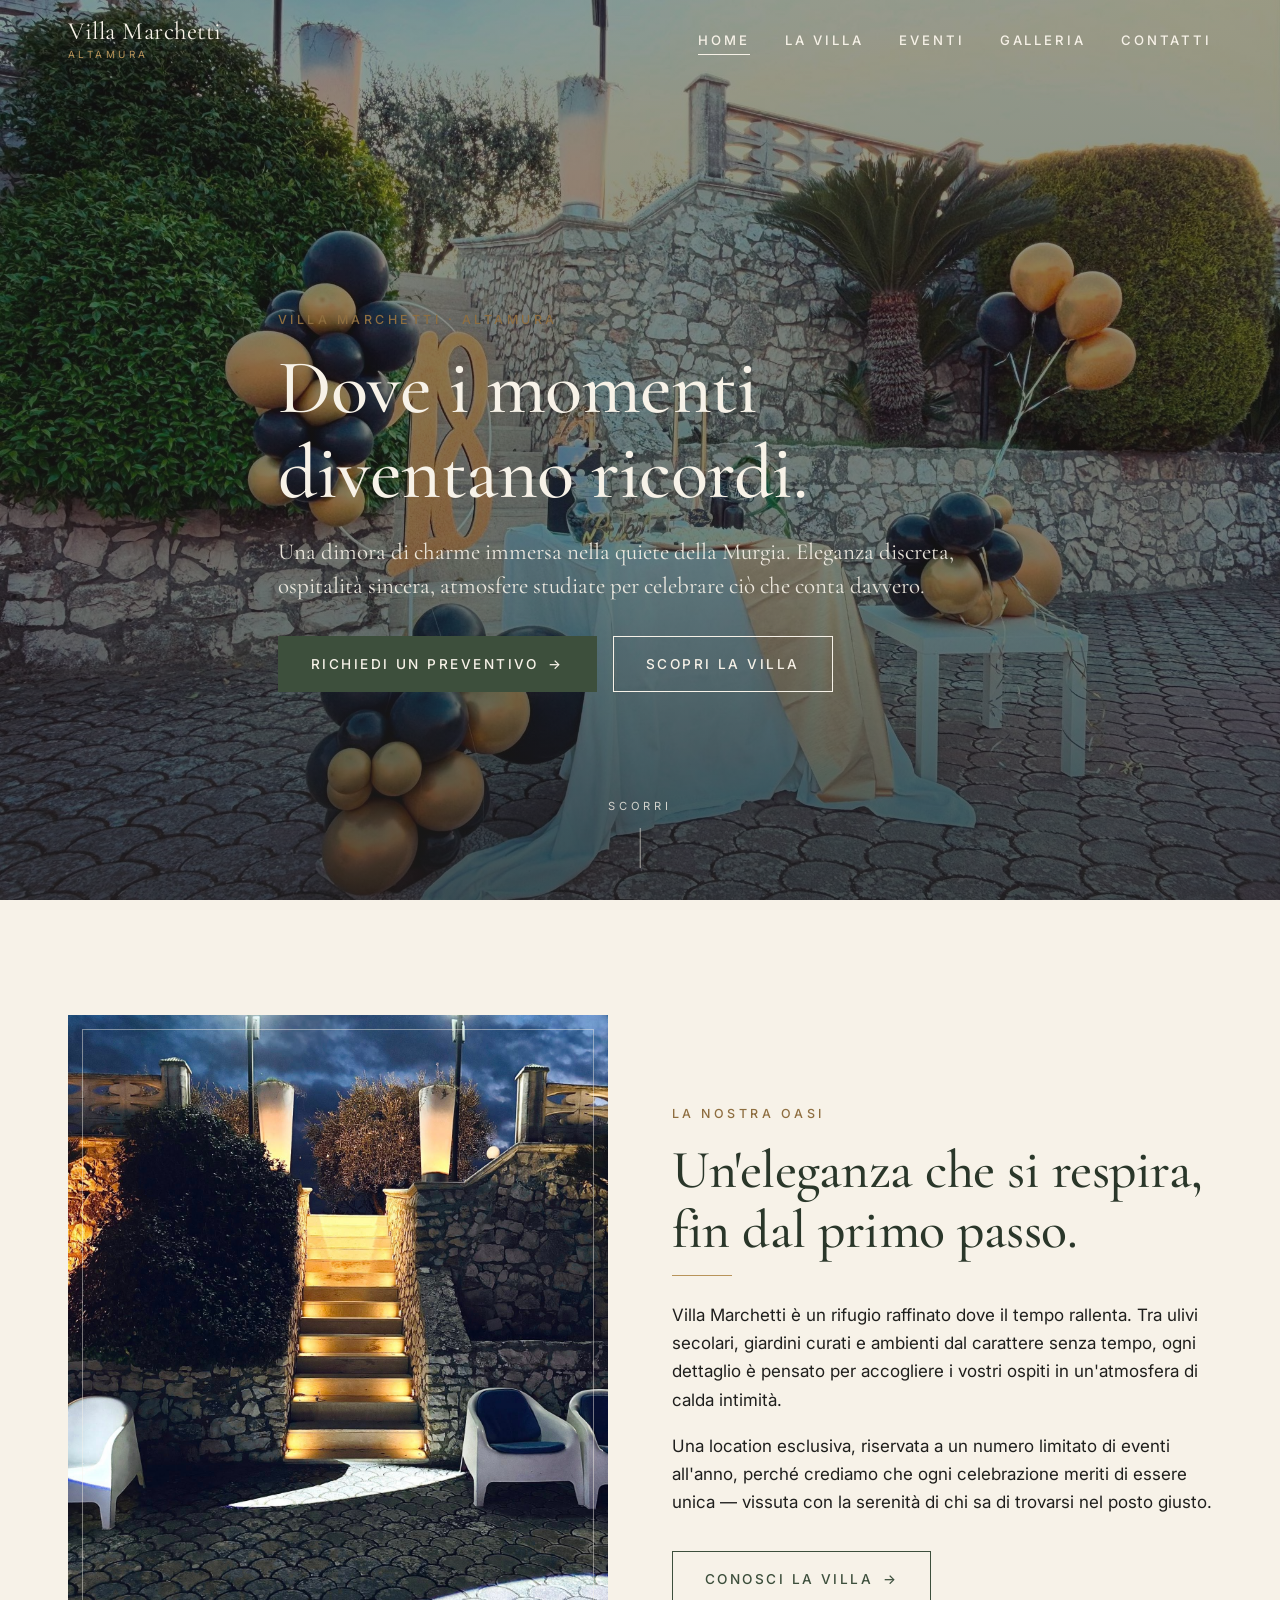
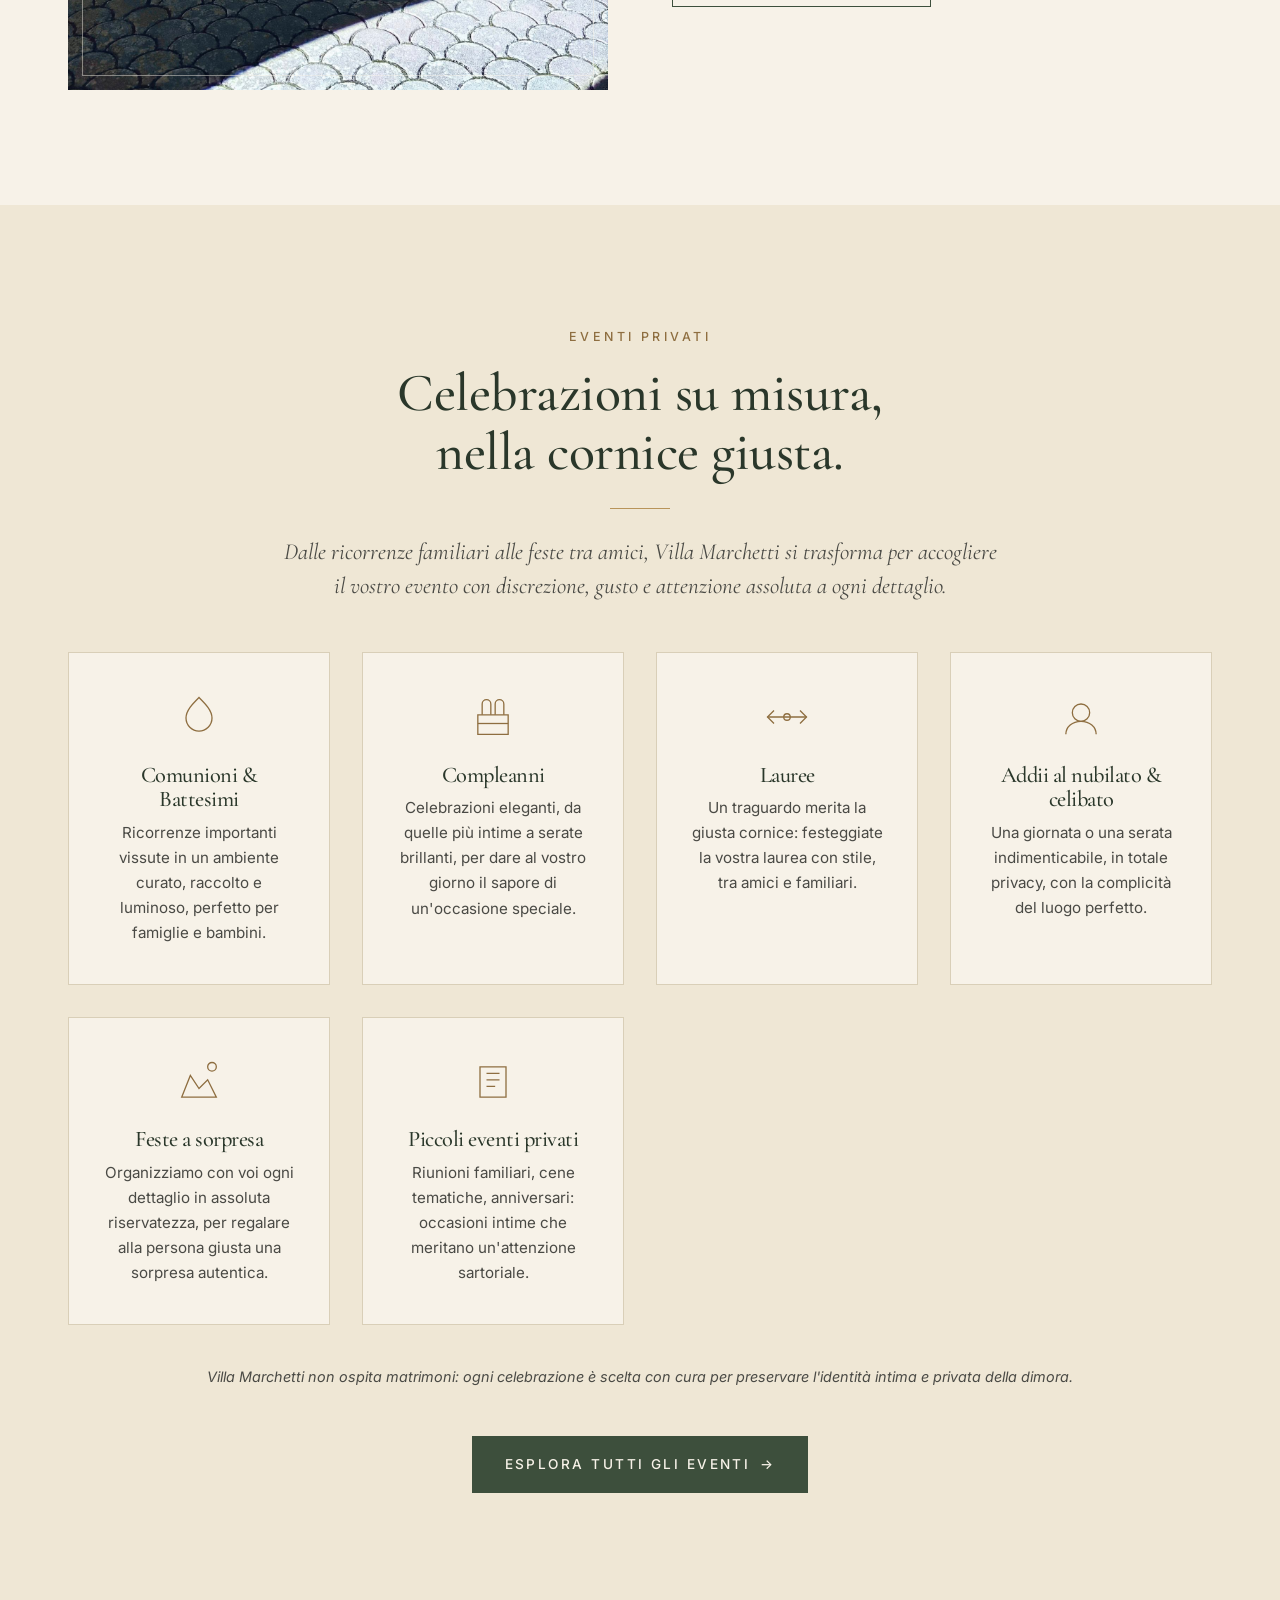
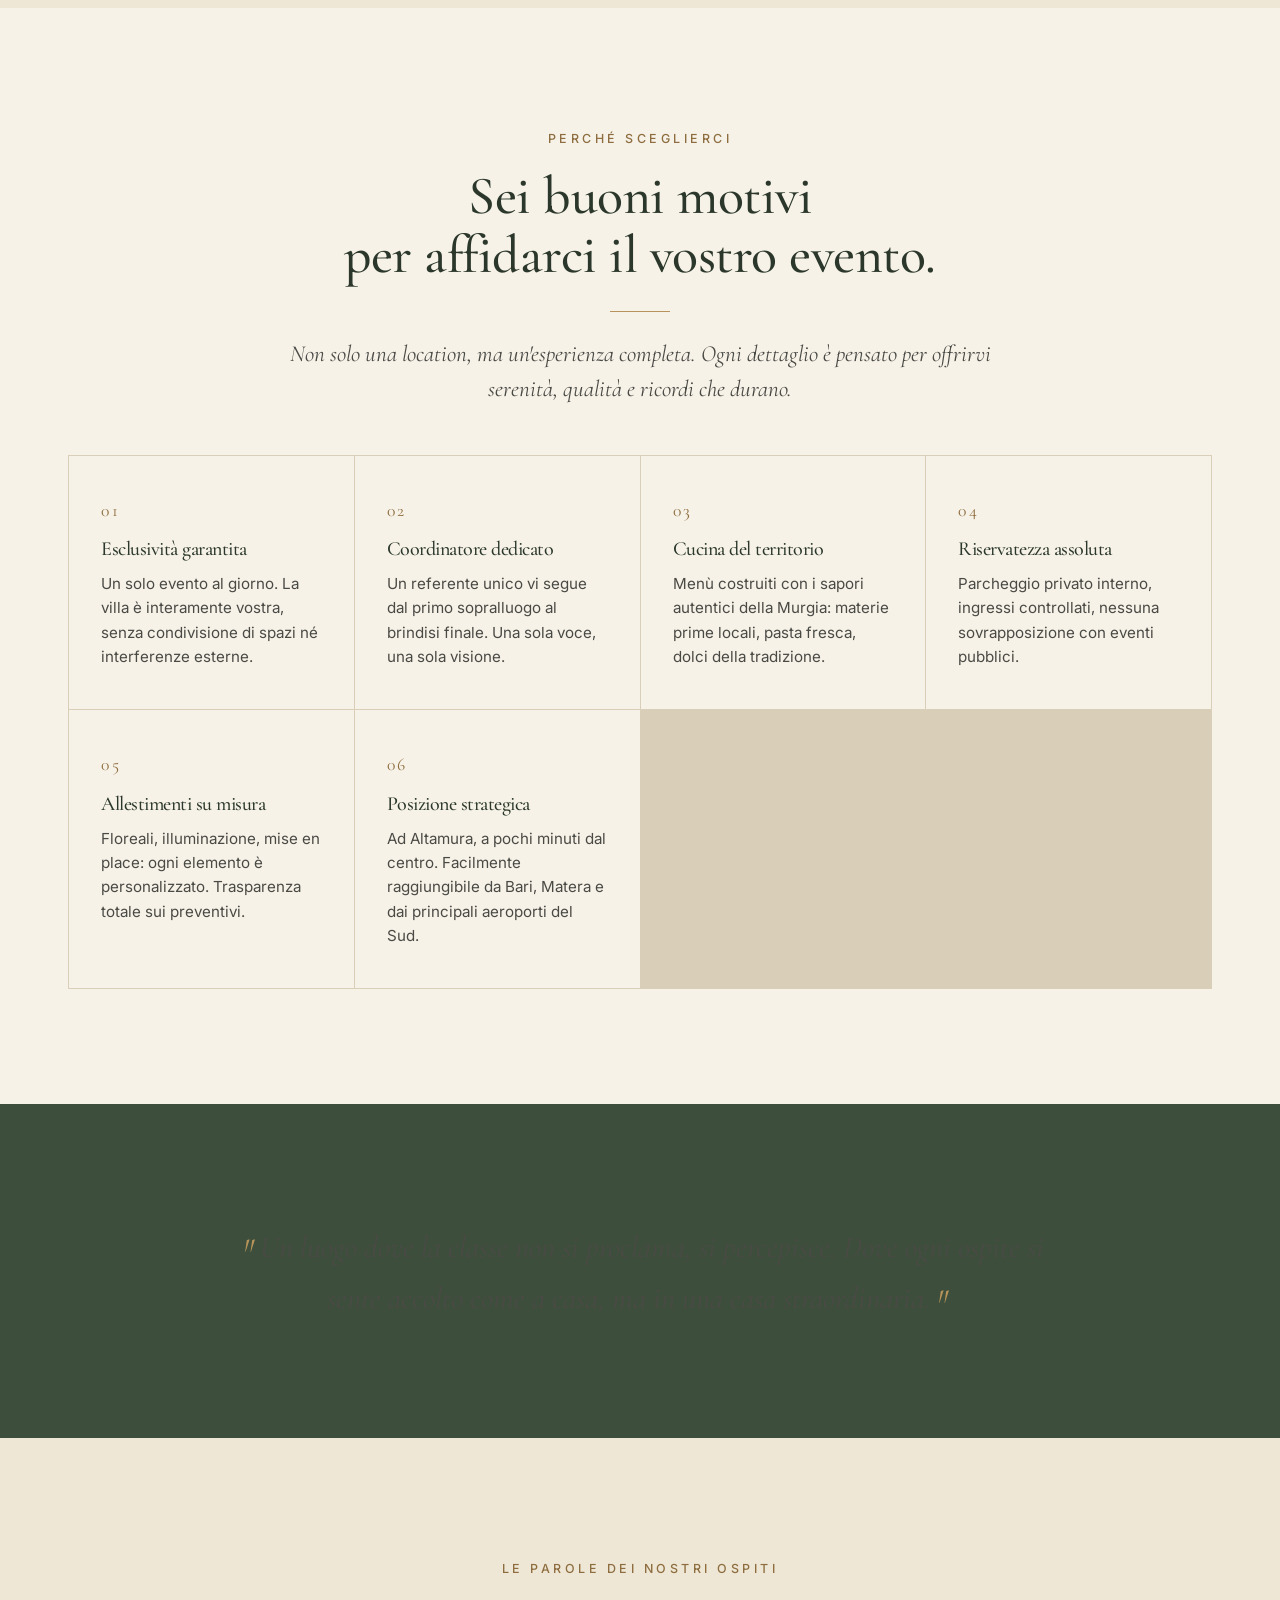
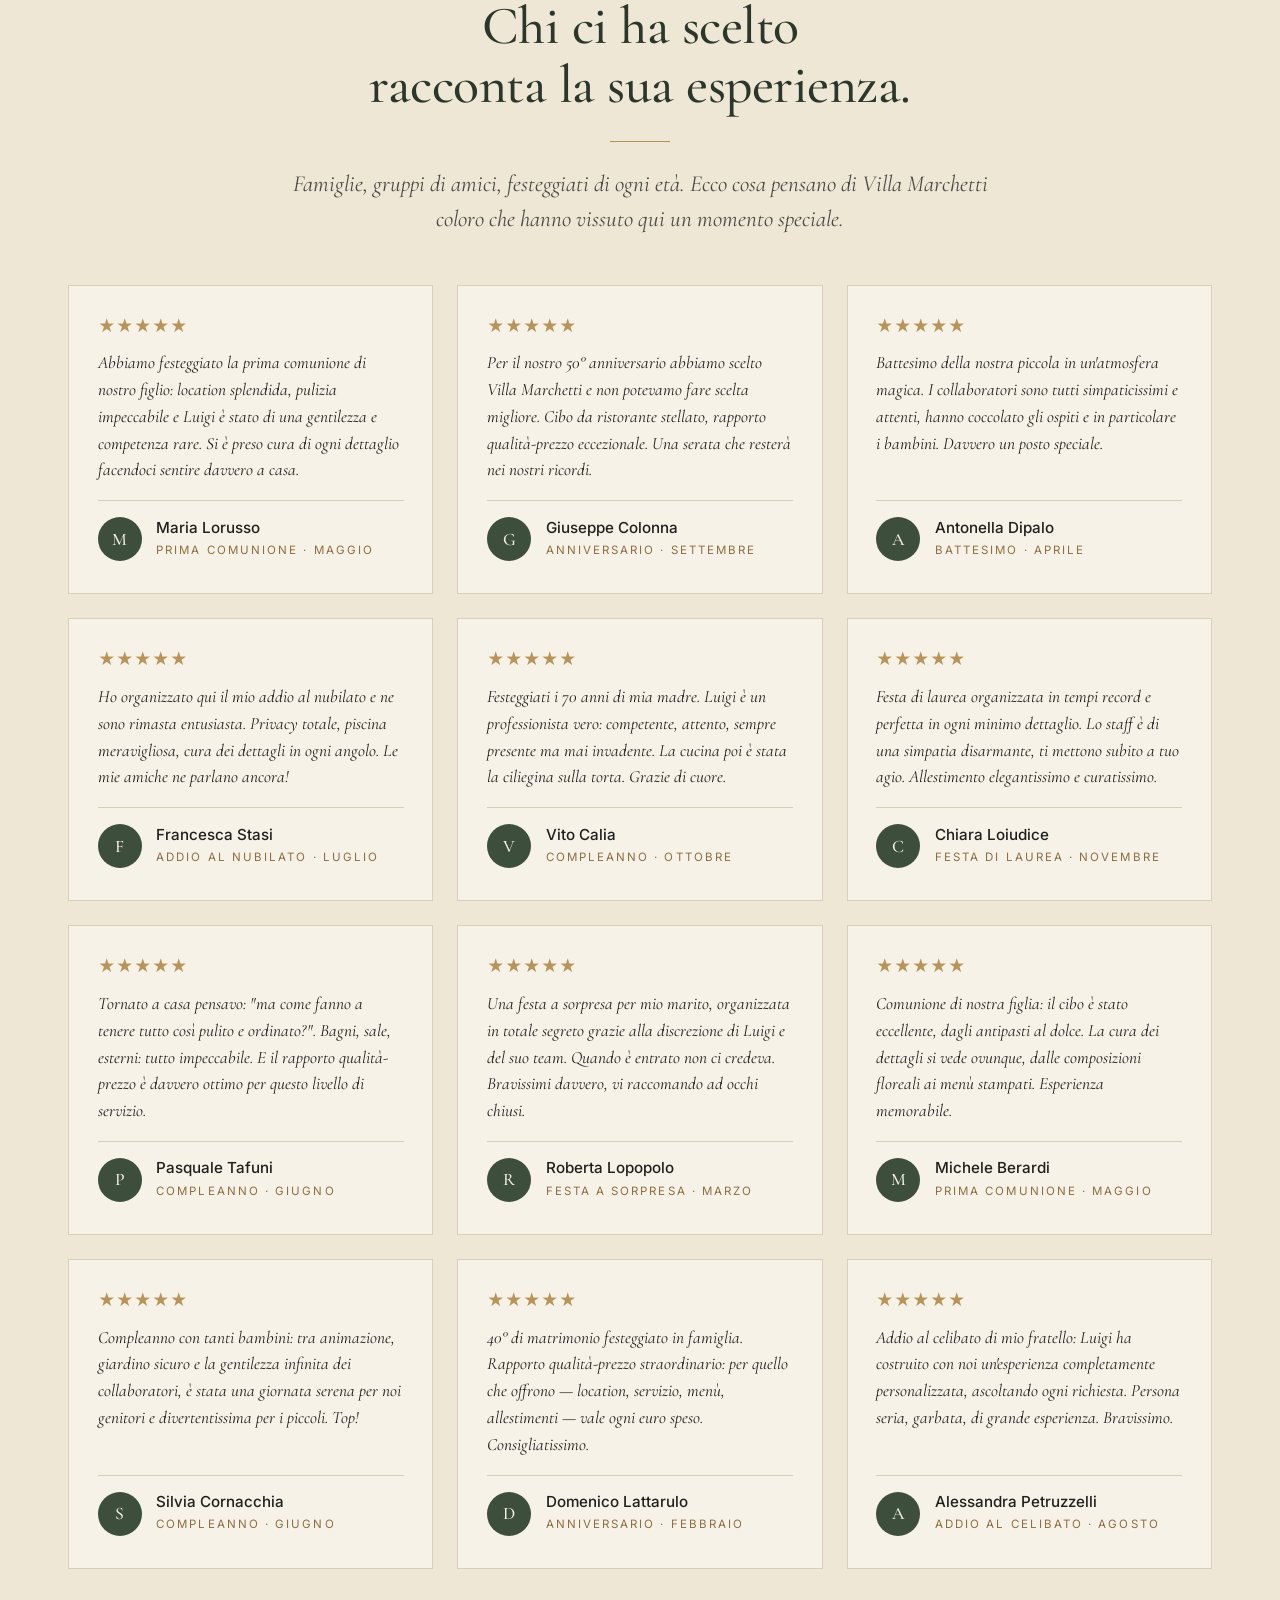
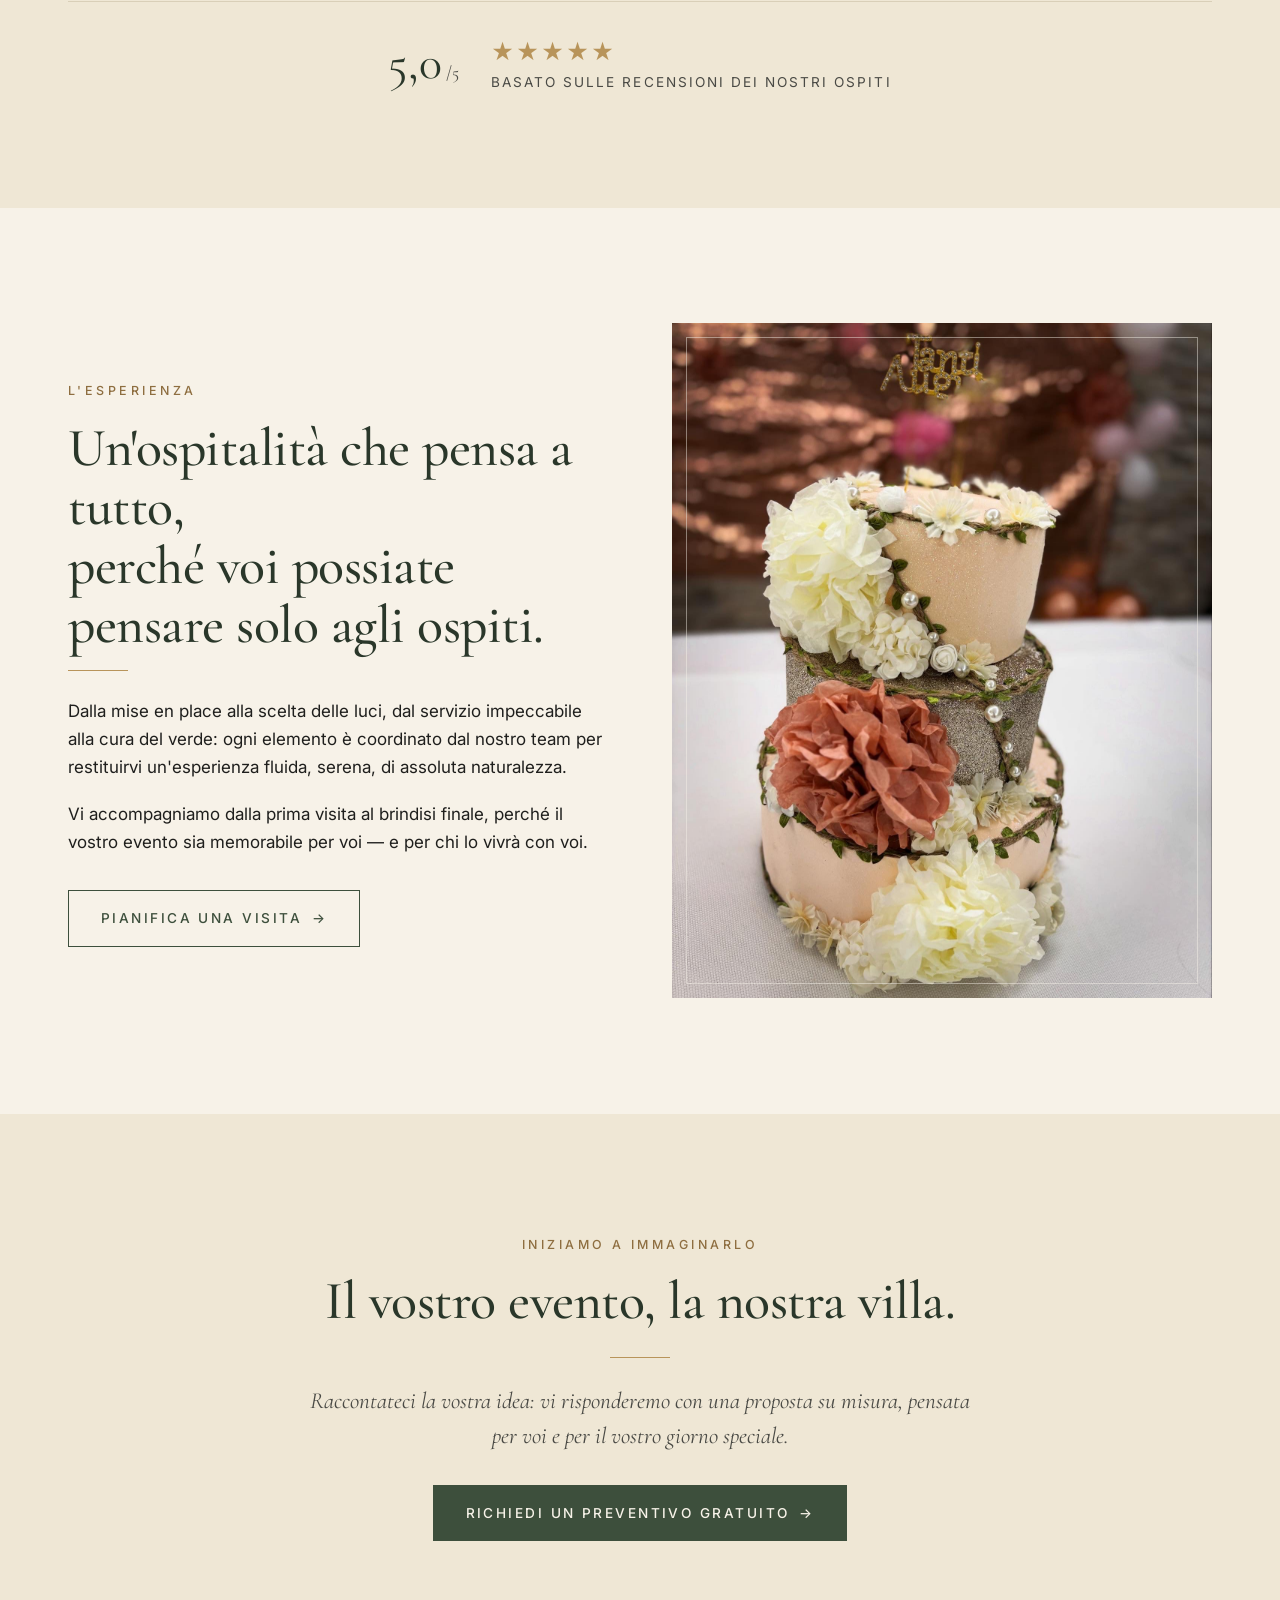
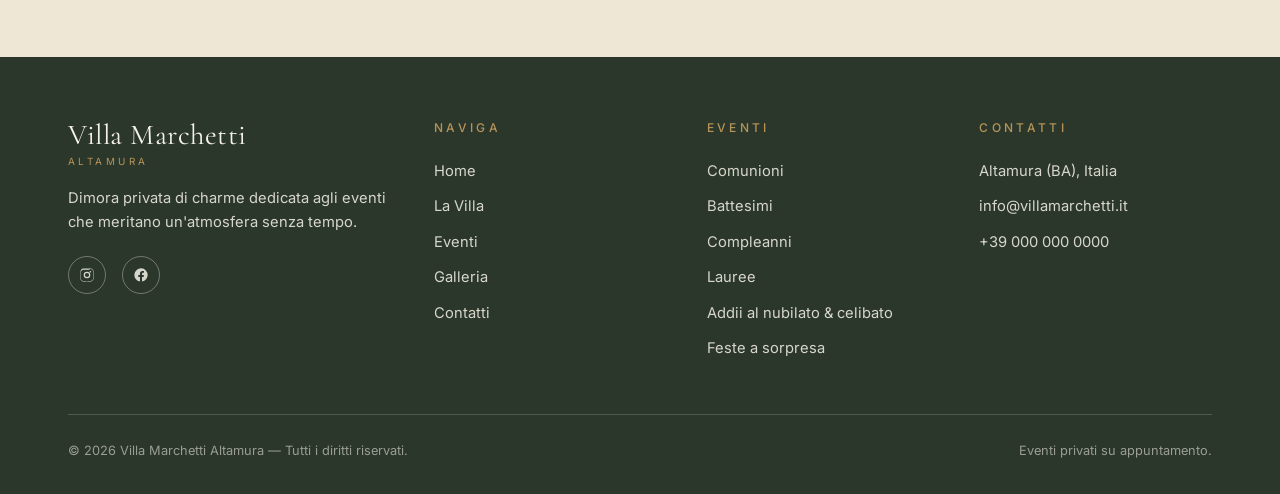
==== commit 648869e1: "feat: foto reali della villa, recensioni e sezione vantaggi - 12 foto reali da Instagram integrate i" ====
--- a/index.html
+++ b/index.html
@@ -70,7 +70,7 @@
 
   <!-- ============== HERO ============== -->
   <section class="hero">
-    <div class="hero__bg" style="background-image:url('https://images.unsplash.com/photo-1519167758481-83f550bb49b3?auto=format&fit=crop&w=2000&q=80');"></div>
+    <div class="hero__bg" style="background-image:url('/assets/img/hero-villa-tramonto.jpg');"></div>
     <div class="container hero__content reveal">
       <span class="eyebrow">Villa Marchetti · Altamura</span>
       <h1>Dove i momenti<br>diventano ricordi.</h1>
@@ -87,7 +87,7 @@
   <section class="section">
     <div class="container">
       <div class="split">
-        <div class="split__media reveal" style="background-image:url('https://images.unsplash.com/photo-1505691938895-1758d7feb511?auto=format&fit=crop&w=1400&q=80');"></div>
+        <div class="split__media reveal" style="background-image:url('/assets/img/villa-scalinata-sera.jpg');"></div>
         <div class="split__body reveal">
           <span class="eyebrow">La nostra oasi</span>
           <h2>Un'eleganza che si respira, fin dal primo passo.</h2>
@@ -164,6 +164,51 @@
     </div>
   </section>
 
+  <!-- ============== PERCHÉ SCEGLIERCI ============== -->
+  <section class="section">
+    <div class="container">
+      <div class="text-center" style="margin-bottom:1rem;">
+        <span class="eyebrow">Perché sceglierci</span>
+        <h2>Sei buoni motivi<br>per affidarci il vostro evento.</h2>
+        <div class="divider"></div>
+        <p class="lead" style="max-width:720px;margin:0 auto;">Non solo una location, ma un'esperienza completa. Ogni dettaglio è pensato per offrirvi serenità, qualità e ricordi che durano.</p>
+      </div>
+
+      <div class="benefits reveal">
+        <div class="benefit">
+          <span class="benefit__num">01</span>
+          <h3>Esclusività garantita</h3>
+          <p>Un solo evento al giorno. La villa è interamente vostra, senza condivisione di spazi né interferenze esterne.</p>
+        </div>
+        <div class="benefit">
+          <span class="benefit__num">02</span>
+          <h3>Coordinatore dedicato</h3>
+          <p>Un referente unico vi segue dal primo sopralluogo al brindisi finale. Una sola voce, una sola visione.</p>
+        </div>
+        <div class="benefit">
+          <span class="benefit__num">03</span>
+          <h3>Cucina del territorio</h3>
+          <p>Menù costruiti con i sapori autentici della Murgia: materie prime locali, pasta fresca, dolci della tradizione.</p>
+        </div>
+        <div class="benefit">
+          <span class="benefit__num">04</span>
+          <h3>Riservatezza assoluta</h3>
+          <p>Parcheggio privato interno, ingressi controllati, nessuna sovrapposizione con eventi pubblici.</p>
+        </div>
+        <div class="benefit">
+          <span class="benefit__num">05</span>
+          <h3>Allestimenti su misura</h3>
+          <p>Floreali, illuminazione, mise en place: ogni elemento è personalizzato. Trasparenza totale sui preventivi.</p>
+        </div>
+        <div class="benefit">
+          <span class="benefit__num">06</span>
+          <h3>Posizione strategica</h3>
+          <p>Ad Altamura, a pochi minuti dal centro. Facilmente raggiungibile da Bari, Matera e dai principali aeroporti del Sud.</p>
+        </div>
+      </div>
+    </div>
+  </section>
+
   <!-- ============== QUOTE ============== -->
   <section class="section section--olive">
     <div class="container">
@@ -171,11 +216,181 @@
     </div>
   </section>
 
+  <!-- ============== RECENSIONI ============== -->
+  <section class="section section--cream" id="recensioni">
+    <div class="container">
+      <div class="text-center">
+        <span class="eyebrow">Le parole dei nostri ospiti</span>
+        <h2>Chi ci ha scelto<br>racconta la sua esperienza.</h2>
+        <div class="divider"></div>
+        <p class="lead" style="max-width:720px;margin:0 auto;">Famiglie, gruppi di amici, festeggiati di ogni età. Ecco cosa pensano di Villa Marchetti coloro che hanno vissuto qui un momento speciale.</p>
+      </div>
+
+      <div class="reviews-grid">
+
+        <article class="review-card reveal">
+          <span class="review-card__stars" aria-label="5 stelle su 5">★★★★★</span>
+          <p class="review-card__text">Abbiamo festeggiato la prima comunione di nostro figlio: location splendida, pulizia impeccabile e Luigi è stato di una gentilezza e competenza rare. Si è preso cura di ogni dettaglio facendoci sentire davvero a casa.</p>
+          <div class="review-card__meta">
+            <span class="review-card__avatar">M</span>
+            <div>
+              <div class="review-card__name">Maria Lorusso</div>
+              <span class="review-card__event">Prima Comunione · Maggio</span>
+            </div>
+          </div>
+        </article>
+
+        <article class="review-card reveal">
+          <span class="review-card__stars" aria-label="5 stelle su 5">★★★★★</span>
+          <p class="review-card__text">Per il nostro 50° anniversario abbiamo scelto Villa Marchetti e non potevamo fare scelta migliore. Cibo da ristorante stellato, rapporto qualità-prezzo eccezionale. Una serata che resterà nei nostri ricordi.</p>
+          <div class="review-card__meta">
+            <span class="review-card__avatar">G</span>
+            <div>
+              <div class="review-card__name">Giuseppe Colonna</div>
+              <span class="review-card__event">Anniversario · Settembre</span>
+            </div>
+          </div>
+        </article>
+
+        <article class="review-card reveal">
+          <span class="review-card__stars" aria-label="5 stelle su 5">★★★★★</span>
+          <p class="review-card__text">Battesimo della nostra piccola in un'atmosfera magica. I collaboratori sono tutti simpaticissimi e attenti, hanno coccolato gli ospiti e in particolare i bambini. Davvero un posto speciale.</p>
+          <div class="review-card__meta">
+            <span class="review-card__avatar">A</span>
+            <div>
+              <div class="review-card__name">Antonella Dipalo</div>
+              <span class="review-card__event">Battesimo · Aprile</span>
+            </div>
+          </div>
+        </article>
+
+        <article class="review-card reveal">
+          <span class="review-card__stars" aria-label="5 stelle su 5">★★★★★</span>
+          <p class="review-card__text">Ho organizzato qui il mio addio al nubilato e ne sono rimasta entusiasta. Privacy totale, piscina meravigliosa, cura dei dettagli in ogni angolo. Le mie amiche ne parlano ancora!</p>
+          <div class="review-card__meta">
+            <span class="review-card__avatar">F</span>
+            <div>
+              <div class="review-card__name">Francesca Stasi</div>
+              <span class="review-card__event">Addio al nubilato · Luglio</span>
+            </div>
+          </div>
+        </article>
+
+        <article class="review-card reveal">
+          <span class="review-card__stars" aria-label="5 stelle su 5">★★★★★</span>
+          <p class="review-card__text">Festeggiati i 70 anni di mia madre. Luigi è un professionista vero: competente, attento, sempre presente ma mai invadente. La cucina poi è stata la ciliegina sulla torta. Grazie di cuore.</p>
+          <div class="review-card__meta">
+            <span class="review-card__avatar">V</span>
+            <div>
+              <div class="review-card__name">Vito Calia</div>
+              <span class="review-card__event">Compleanno · Ottobre</span>
+            </div>
+          </div>
+        </article>
+
+        <article class="review-card reveal">
+          <span class="review-card__stars" aria-label="5 stelle su 5">★★★★★</span>
+          <p class="review-card__text">Festa di laurea organizzata in tempi record e perfetta in ogni minimo dettaglio. Lo staff è di una simpatia disarmante, ti mettono subito a tuo agio. Allestimento elegantissimo e curatissimo.</p>
+          <div class="review-card__meta">
+            <span class="review-card__avatar">C</span>
+            <div>
+              <div class="review-card__name">Chiara Loiudice</div>
+              <span class="review-card__event">Festa di Laurea · Novembre</span>
+            </div>
+          </div>
+        </article>
+
+        <article class="review-card reveal">
+          <span class="review-card__stars" aria-label="5 stelle su 5">★★★★★</span>
+          <p class="review-card__text">Tornato a casa pensavo: "ma come fanno a tenere tutto così pulito e ordinato?". Bagni, sale, esterni: tutto impeccabile. E il rapporto qualità-prezzo è davvero ottimo per questo livello di servizio.</p>
+          <div class="review-card__meta">
+            <span class="review-card__avatar">P</span>
+            <div>
+              <div class="review-card__name">Pasquale Tafuni</div>
+              <span class="review-card__event">Compleanno · Giugno</span>
+            </div>
+          </div>
+        </article>
+
+        <article class="review-card reveal">
+          <span class="review-card__stars" aria-label="5 stelle su 5">★★★★★</span>
+          <p class="review-card__text">Una festa a sorpresa per mio marito, organizzata in totale segreto grazie alla discrezione di Luigi e del suo team. Quando è entrato non ci credeva. Bravissimi davvero, vi raccomando ad occhi chiusi.</p>
+          <div class="review-card__meta">
+            <span class="review-card__avatar">R</span>
+            <div>
+              <div class="review-card__name">Roberta Lopopolo</div>
+              <span class="review-card__event">Festa a sorpresa · Marzo</span>
+            </div>
+          </div>
+        </article>
+
+        <article class="review-card reveal">
+          <span class="review-card__stars" aria-label="5 stelle su 5">★★★★★</span>
+          <p class="review-card__text">Comunione di nostra figlia: il cibo è stato eccellente, dagli antipasti al dolce. La cura dei dettagli si vede ovunque, dalle composizioni floreali ai menù stampati. Esperienza memorabile.</p>
+          <div class="review-card__meta">
+            <span class="review-card__avatar">M</span>
+            <div>
+              <div class="review-card__name">Michele Berardi</div>
+              <span class="review-card__event">Prima Comunione · Maggio</span>
+            </div>
+          </div>
+        </article>
+
+        <article class="review-card reveal">
+          <span class="review-card__stars" aria-label="5 stelle su 5">★★★★★</span>
+          <p class="review-card__text">Compleanno con tanti bambini: tra animazione, giardino sicuro e la gentilezza infinita dei collaboratori, è stata una giornata serena per noi genitori e divertentissima per i piccoli. Top!</p>
+          <div class="review-card__meta">
+            <span class="review-card__avatar">S</span>
+            <div>
+              <div class="review-card__name">Silvia Cornacchia</div>
+              <span class="review-card__event">Compleanno · Giugno</span>
+            </div>
+          </div>
+        </article>
+
+        <article class="review-card reveal">
+          <span class="review-card__stars" aria-label="5 stelle su 5">★★★★★</span>
+          <p class="review-card__text">40° di matrimonio festeggiato in famiglia. Rapporto qualità-prezzo straordinario: per quello che offrono — location, servizio, menù, allestimenti — vale ogni euro speso. Consigliatissimo.</p>
+          <div class="review-card__meta">
+            <span class="review-card__avatar">D</span>
+            <div>
+              <div class="review-card__name">Domenico Lattarulo</div>
+              <span class="review-card__event">Anniversario · Febbraio</span>
+            </div>
+          </div>
+        </article>
+
+        <article class="review-card reveal">
+          <span class="review-card__stars" aria-label="5 stelle su 5">★★★★★</span>
+          <p class="review-card__text">Addio al celibato di mio fratello: Luigi ha costruito con noi un'esperienza completamente personalizzata, ascoltando ogni richiesta. Persona seria, garbata, di grande esperienza. Bravissimo.</p>
+          <div class="review-card__meta">
+            <span class="review-card__avatar">A</span>
+            <div>
+              <div class="review-card__name">Alessandra Petruzzelli</div>
+              <span class="review-card__event">Addio al celibato · Agosto</span>
+            </div>
+          </div>
+        </article>
+
+      </div>
+
+      <div class="reviews-summary reveal">
+        <div>
+          <div class="reviews-summary__score">5,0<small>/5</small></div>
+        </div>
+        <div>
+          <div class="reviews-summary__stars">★★★★★</div>
+          <div class="reviews-summary__label">Basato sulle recensioni dei nostri ospiti</div>
+        </div>
+      </div>
+    </div>
+  </section>
+
   <!-- ============== SPLIT — ATMOSFERA ============== -->
   <section class="section">
     <div class="container">
       <div class="split split--reverse">
-        <div class="split__media reveal" style="background-image:url('https://images.unsplash.com/photo-1464366400600-7168b8af9bc3?auto=format&fit=crop&w=1400&q=80');"></div>
+        <div class="split__media reveal" style="background-image:url('/assets/img/torta-elegante.jpg');"></div>
         <div class="split__body reveal">
           <span class="eyebrow">L'esperienza</span>
           <h2>Un'ospitalità che pensa a tutto,<br>perché voi possiate pensare solo agli ospiti.</h2>
--- a/assets/css/style.css
+++ b/assets/css/style.css
@@ -584,6 +584,163 @@
   .site-header { color: var(--color-bg); }
 }
 
+/* =====================================================
+   PERCHÉ SCEGLIERCI — Vantaggi
+   ===================================================== */
+.benefits {
+  display: grid;
+  grid-template-columns: repeat(auto-fit, minmax(240px, 1fr));
+  gap: 1px;
+  background: var(--color-line);
+  margin-top: 3rem;
+  border: 1px solid var(--color-line);
+}
+.benefit {
+  background: var(--color-bg);
+  padding: 2.5rem 2rem;
+  text-align: left;
+  transition: background var(--t-fast);
+}
+.benefit:hover { background: var(--color-bg-alt); }
+.benefit__num {
+  display: inline-block;
+  font-family: var(--font-serif);
+  font-size: 1.1rem;
+  color: var(--color-brass-dk);
+  letter-spacing: .15em;
+  margin-bottom: .8rem;
+}
+.benefit h3 {
+  font-size: 1.25rem;
+  margin-bottom: .6rem;
+  line-height: 1.25;
+}
+.benefit p {
+  font-size: .95rem;
+  color: var(--color-ink-soft);
+  margin: 0;
+  line-height: 1.6;
+}
+.section--olive .benefits { background: rgba(247,242,232,.12); border-color: rgba(247,242,232,.12); }
+.section--olive .benefit { background: var(--color-olive); color: var(--color-bg); }
+.section--olive .benefit:hover { background: var(--color-olive-dk); }
+.section--olive .benefit h3 { color: var(--color-bg); }
+.section--olive .benefit p { color: rgba(247,242,232,.78); }
+.section--olive .benefit__num { color: var(--color-brass); }
+
+/* =====================================================
+   RECENSIONI — Testimonianze clienti
+   ===================================================== */
+.reviews-grid {
+  display: grid;
+  grid-template-columns: repeat(3, 1fr);
+  gap: 1.5rem;
+  margin-top: 3rem;
+}
+@media (max-width: 980px) { .reviews-grid { grid-template-columns: repeat(2, 1fr); } }
+@media (max-width: 620px) { .reviews-grid { grid-template-columns: 1fr; } }
+
+.review-card {
+  background: var(--color-bg);
+  border: 1px solid var(--color-line);
+  padding: 2rem 1.8rem;
+  display: flex;
+  flex-direction: column;
+  gap: 1rem;
+  transition: transform var(--t-fast), box-shadow var(--t-fast), border-color var(--t-fast);
+}
+.review-card:hover {
+  transform: translateY(-3px);
+  box-shadow: 0 18px 36px -20px rgba(31,31,29,.18);
+  border-color: var(--color-brass);
+}
+.review-card__stars {
+  display: inline-flex;
+  gap: 2px;
+  color: var(--color-brass);
+  font-size: 1.05rem;
+  letter-spacing: 1px;
+  line-height: 1;
+}
+.review-card__text {
+  font-family: var(--font-serif);
+  font-style: italic;
+  font-size: 1.08rem;
+  line-height: 1.55;
+  color: var(--color-ink);
+  margin: 0;
+  flex: 1;
+}
+.review-card__meta {
+  display: flex;
+  align-items: center;
+  gap: .9rem;
+  padding-top: 1rem;
+  border-top: 1px solid var(--color-line);
+}
+.review-card__avatar {
+  width: 44px; height: 44px;
+  border-radius: 50%;
+  background: var(--color-olive);
+  color: var(--color-bg);
+  display: inline-flex;
+  align-items: center;
+  justify-content: center;
+  font-family: var(--font-serif);
+  font-size: 1.1rem;
+  font-weight: 500;
+  flex-shrink: 0;
+}
+.review-card__name {
+  font-family: var(--font-sans);
+  font-size: .95rem;
+  font-weight: 500;
+  color: var(--color-ink);
+  line-height: 1.2;
+}
+.review-card__event {
+  font-family: var(--font-sans);
+  font-size: .72rem;
+  letter-spacing: .18em;
+  text-transform: uppercase;
+  color: var(--color-brass-dk);
+  margin-top: .25rem;
+  display: block;
+}
+
+.reviews-summary {
+  display: flex;
+  align-items: center;
+  justify-content: center;
+  gap: 2rem;
+  flex-wrap: wrap;
+  margin-top: 2rem;
+  padding-top: 2rem;
+  border-top: 1px solid var(--color-line);
+}
+.reviews-summary__score {
+  font-family: var(--font-serif);
+  font-size: 3rem;
+  color: var(--color-olive-dk);
+  line-height: 1;
+}
+.reviews-summary__score small {
+  font-size: 1.1rem;
+  color: var(--color-ink-soft);
+  margin-left: .2em;
+}
+.reviews-summary__stars {
+  color: var(--color-brass);
+  font-size: 1.4rem;
+  letter-spacing: 2px;
+}
+.reviews-summary__label {
+  font-size: .85rem;
+  letter-spacing: .15em;
+  text-transform: uppercase;
+  color: var(--color-ink-soft);
+}
+
 /* -----  Reveal on scroll  ----- */
 .reveal {
   opacity: 0;
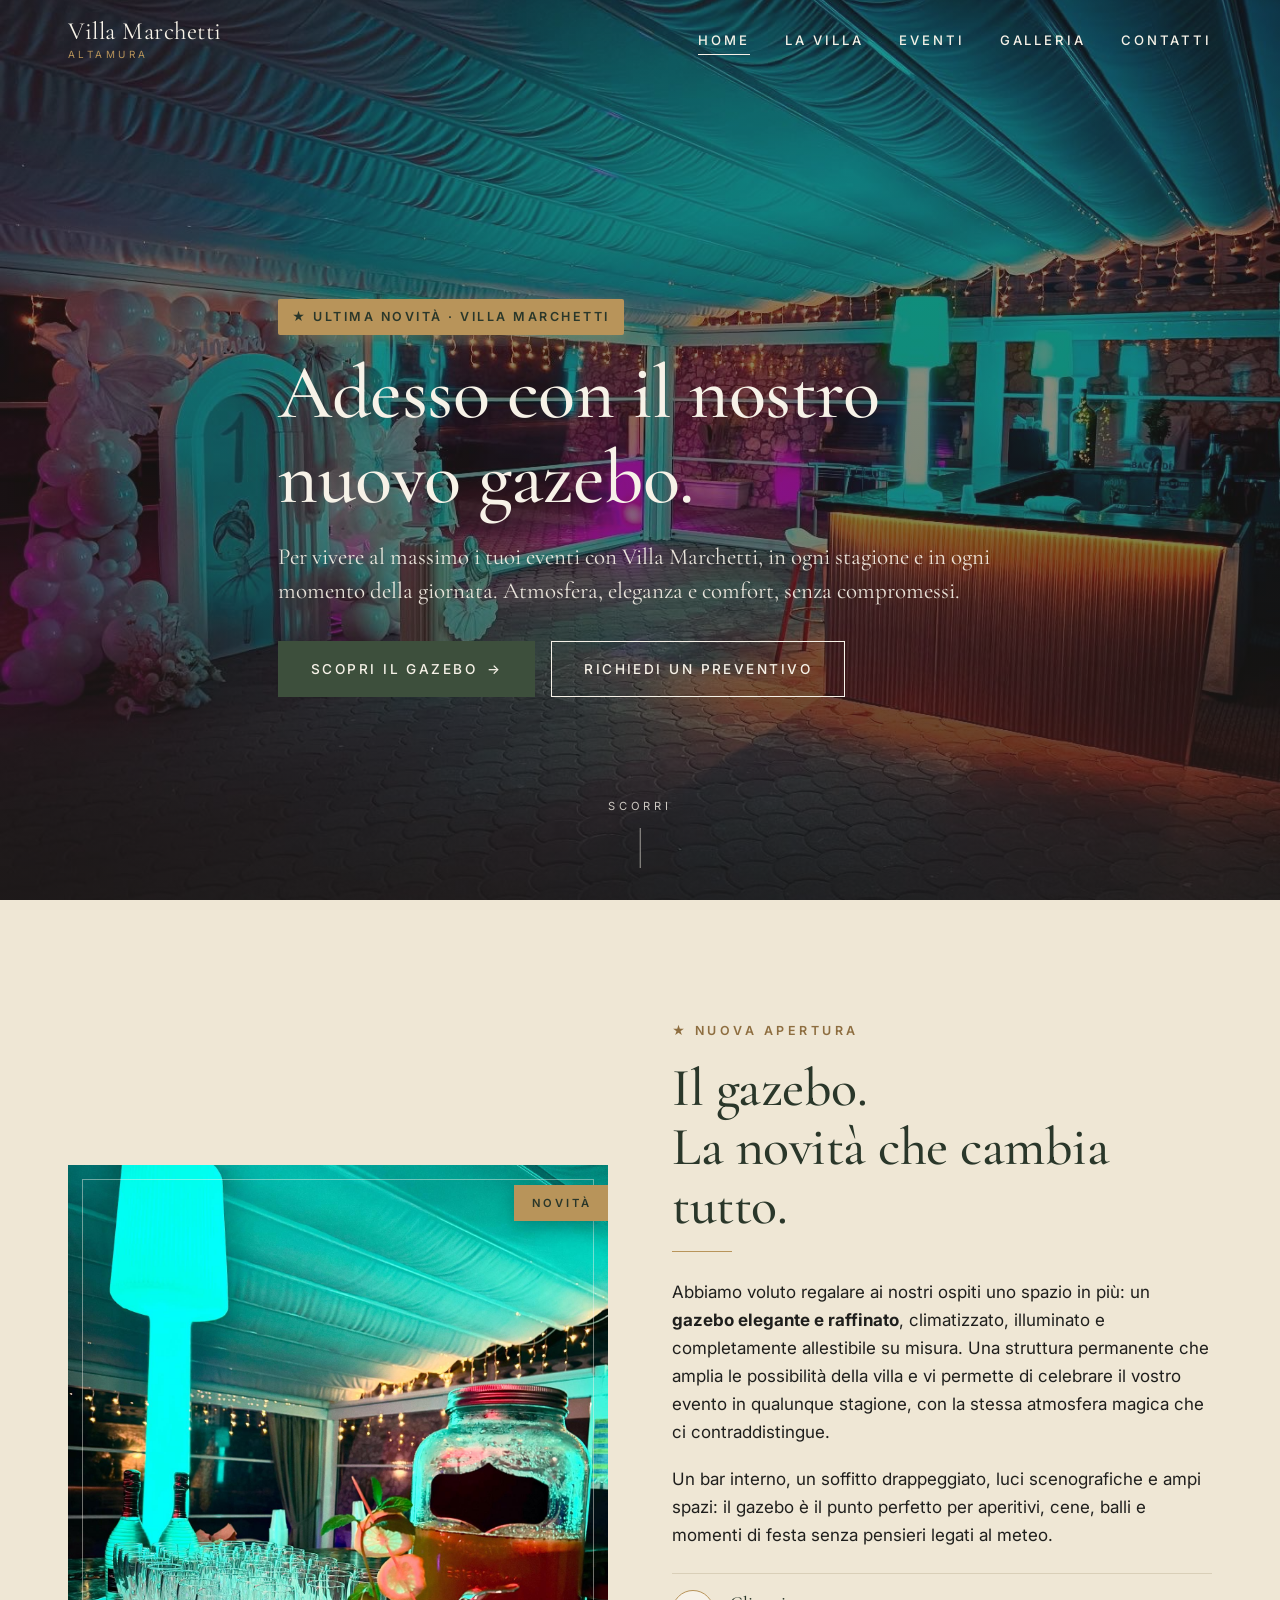
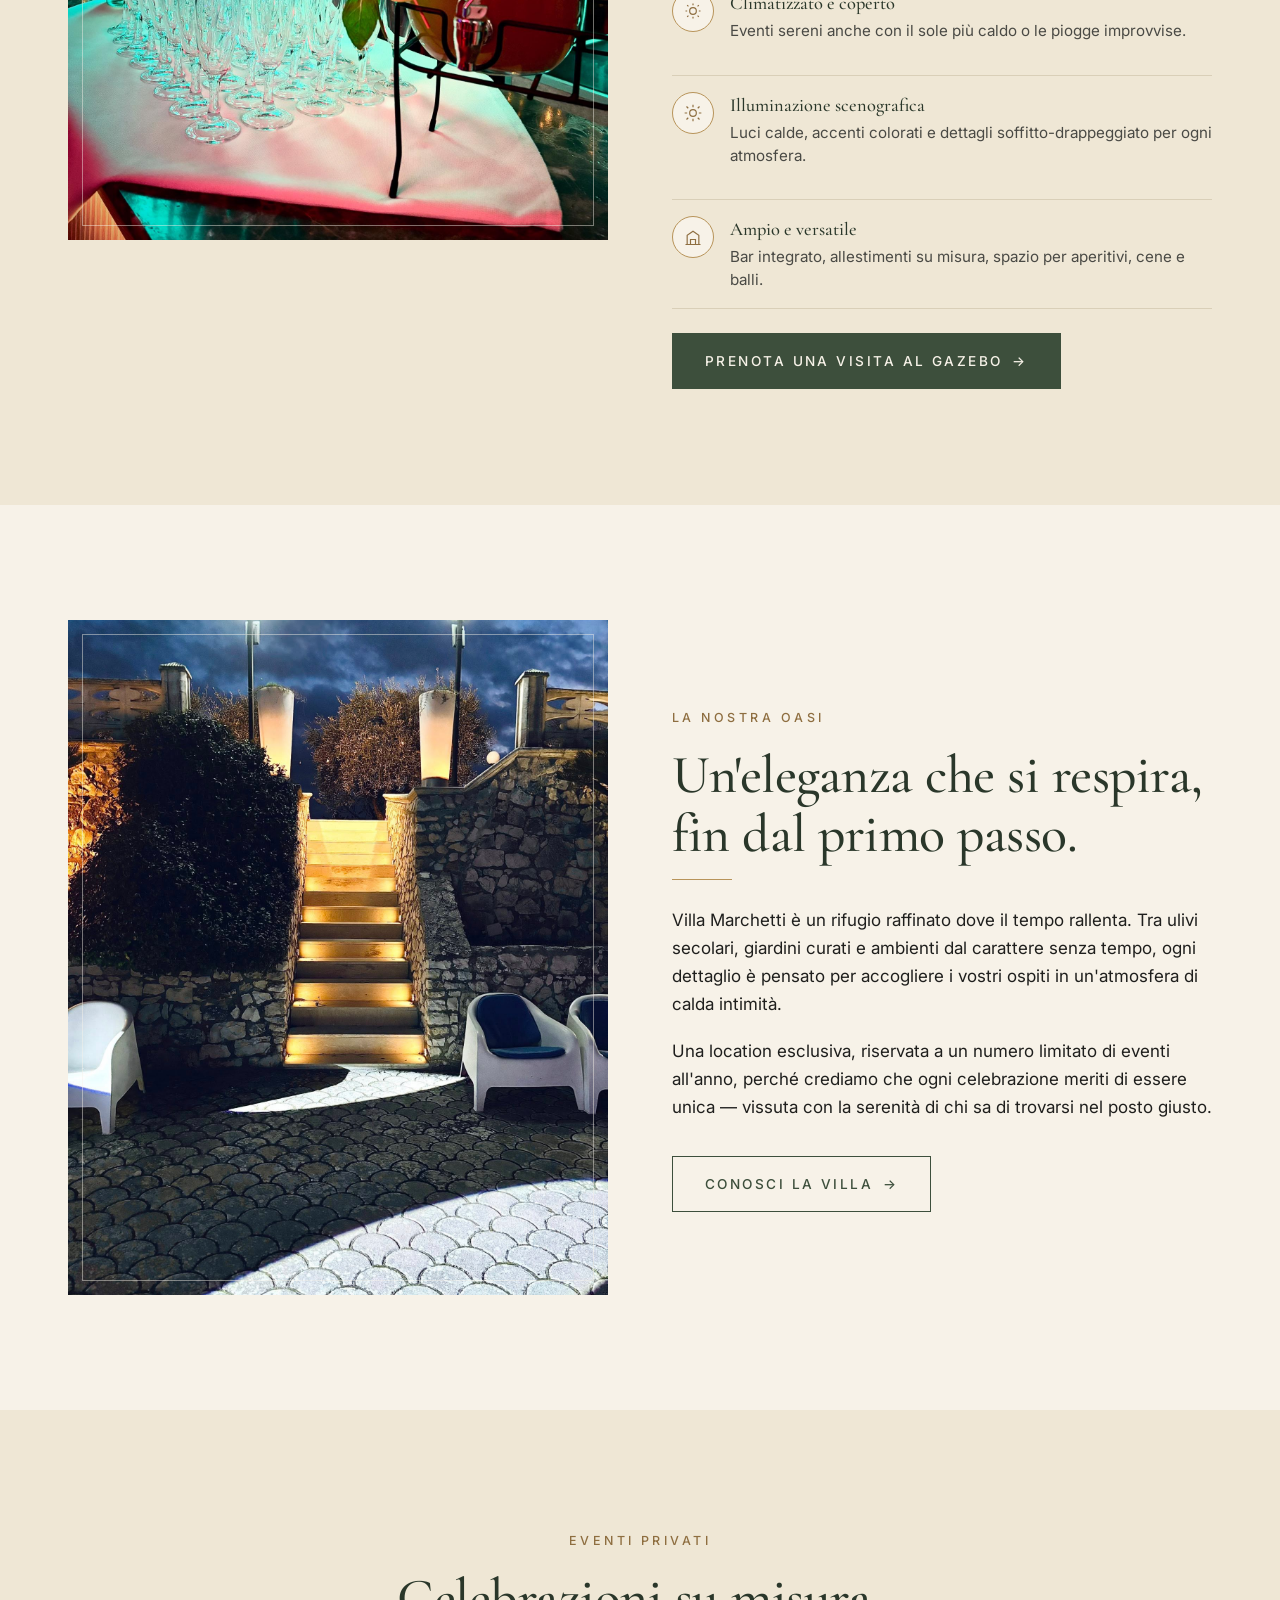
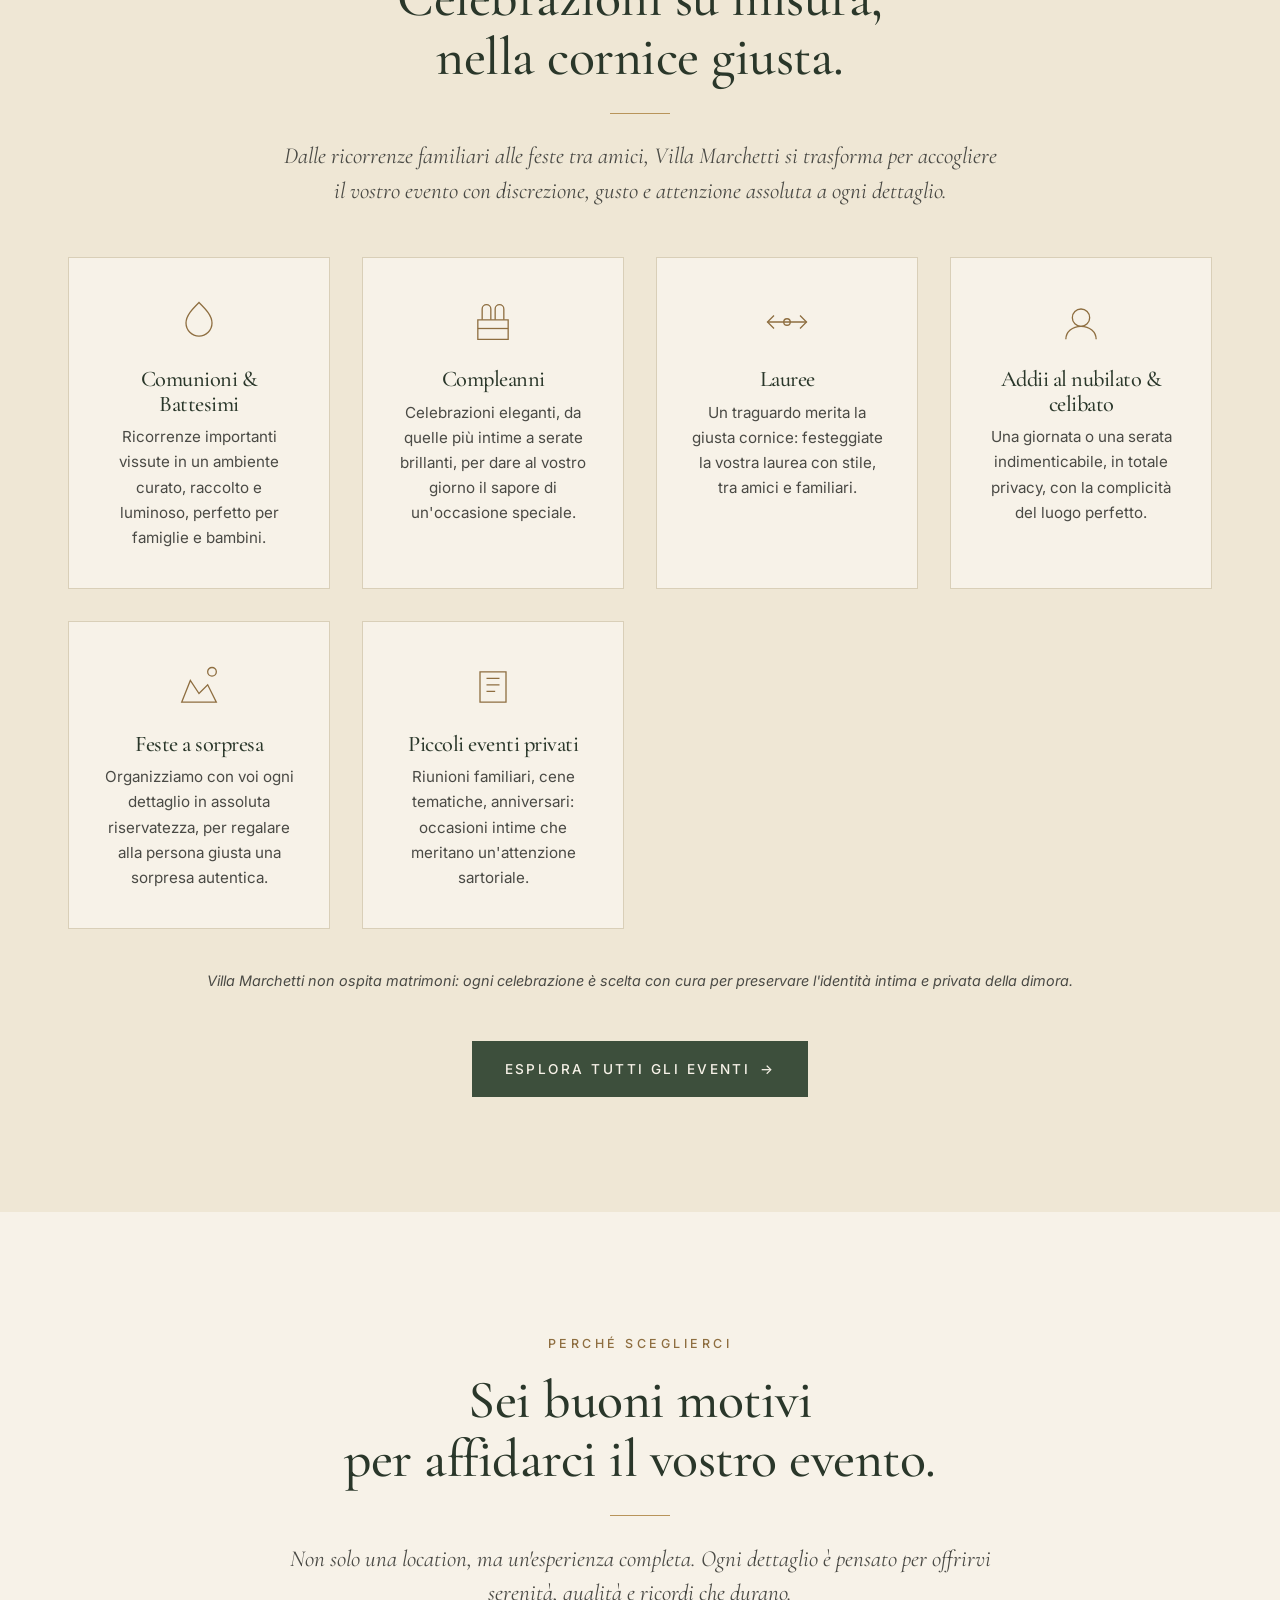
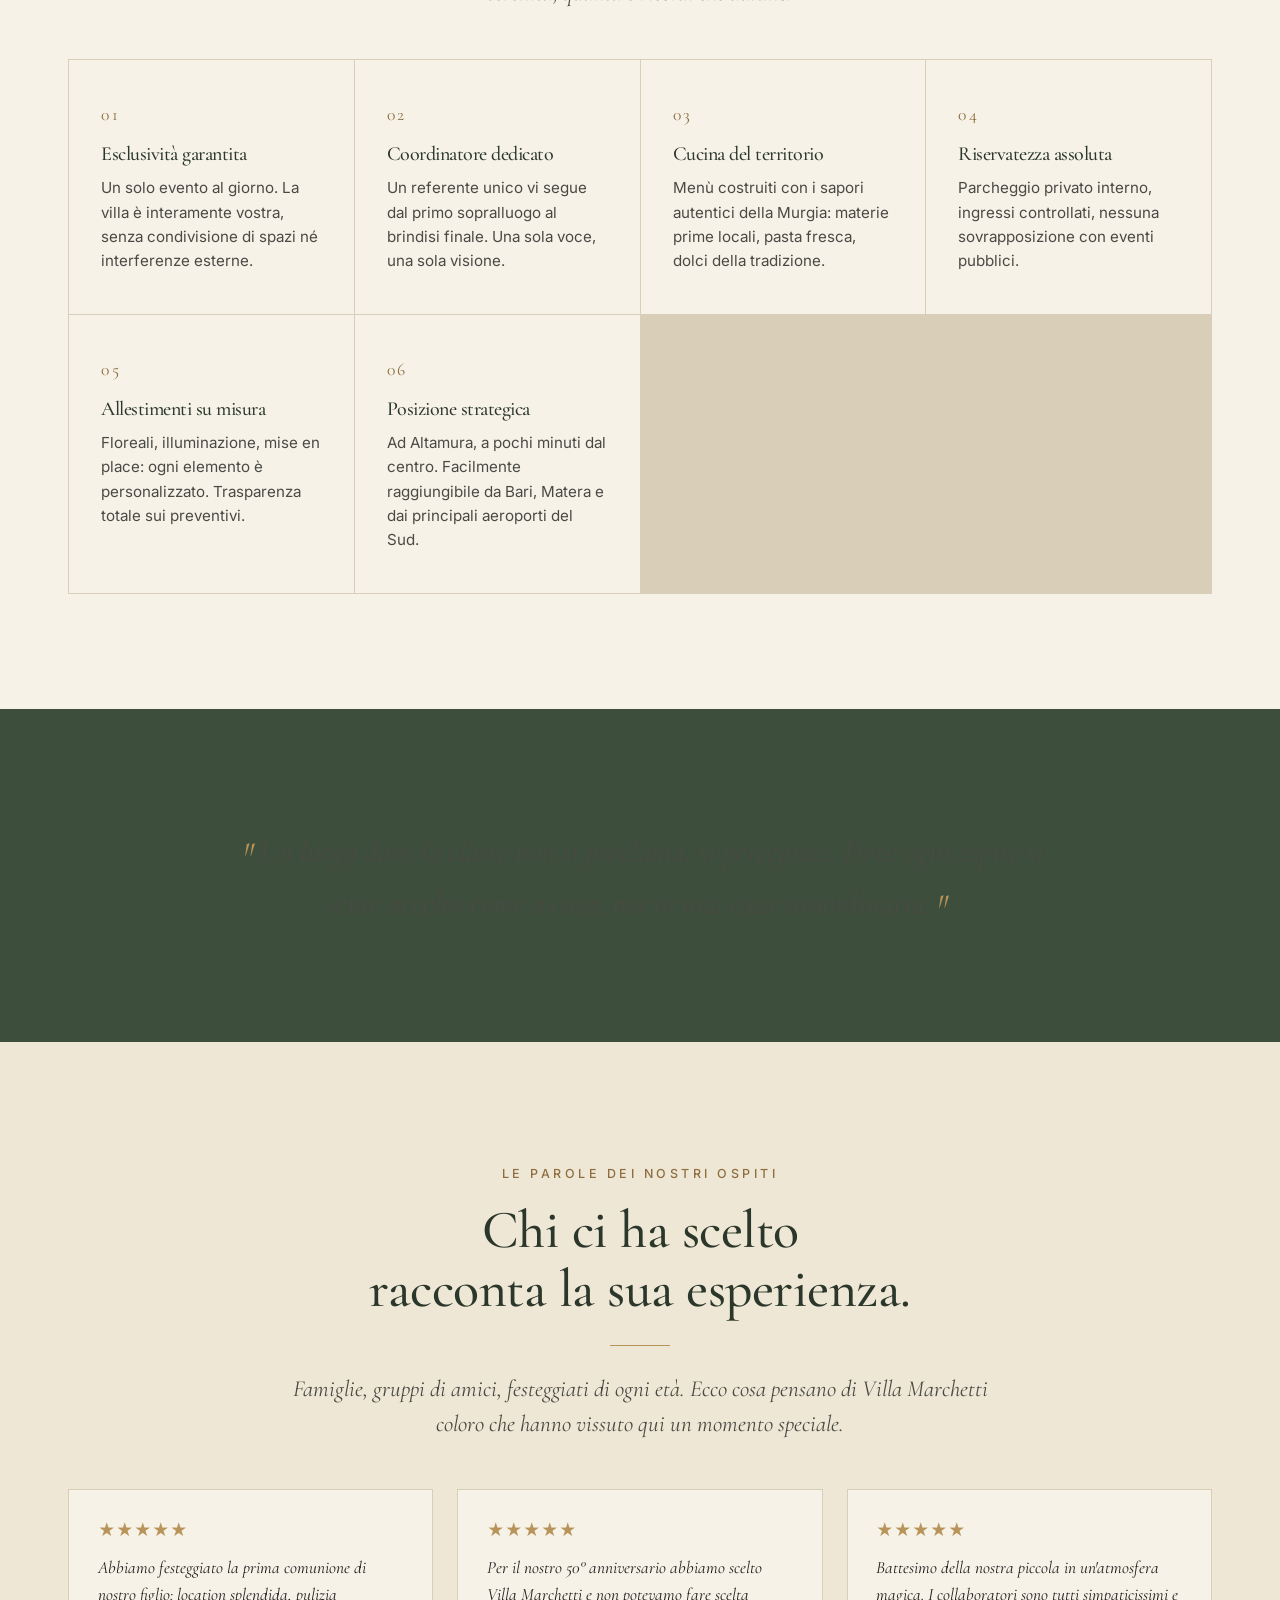
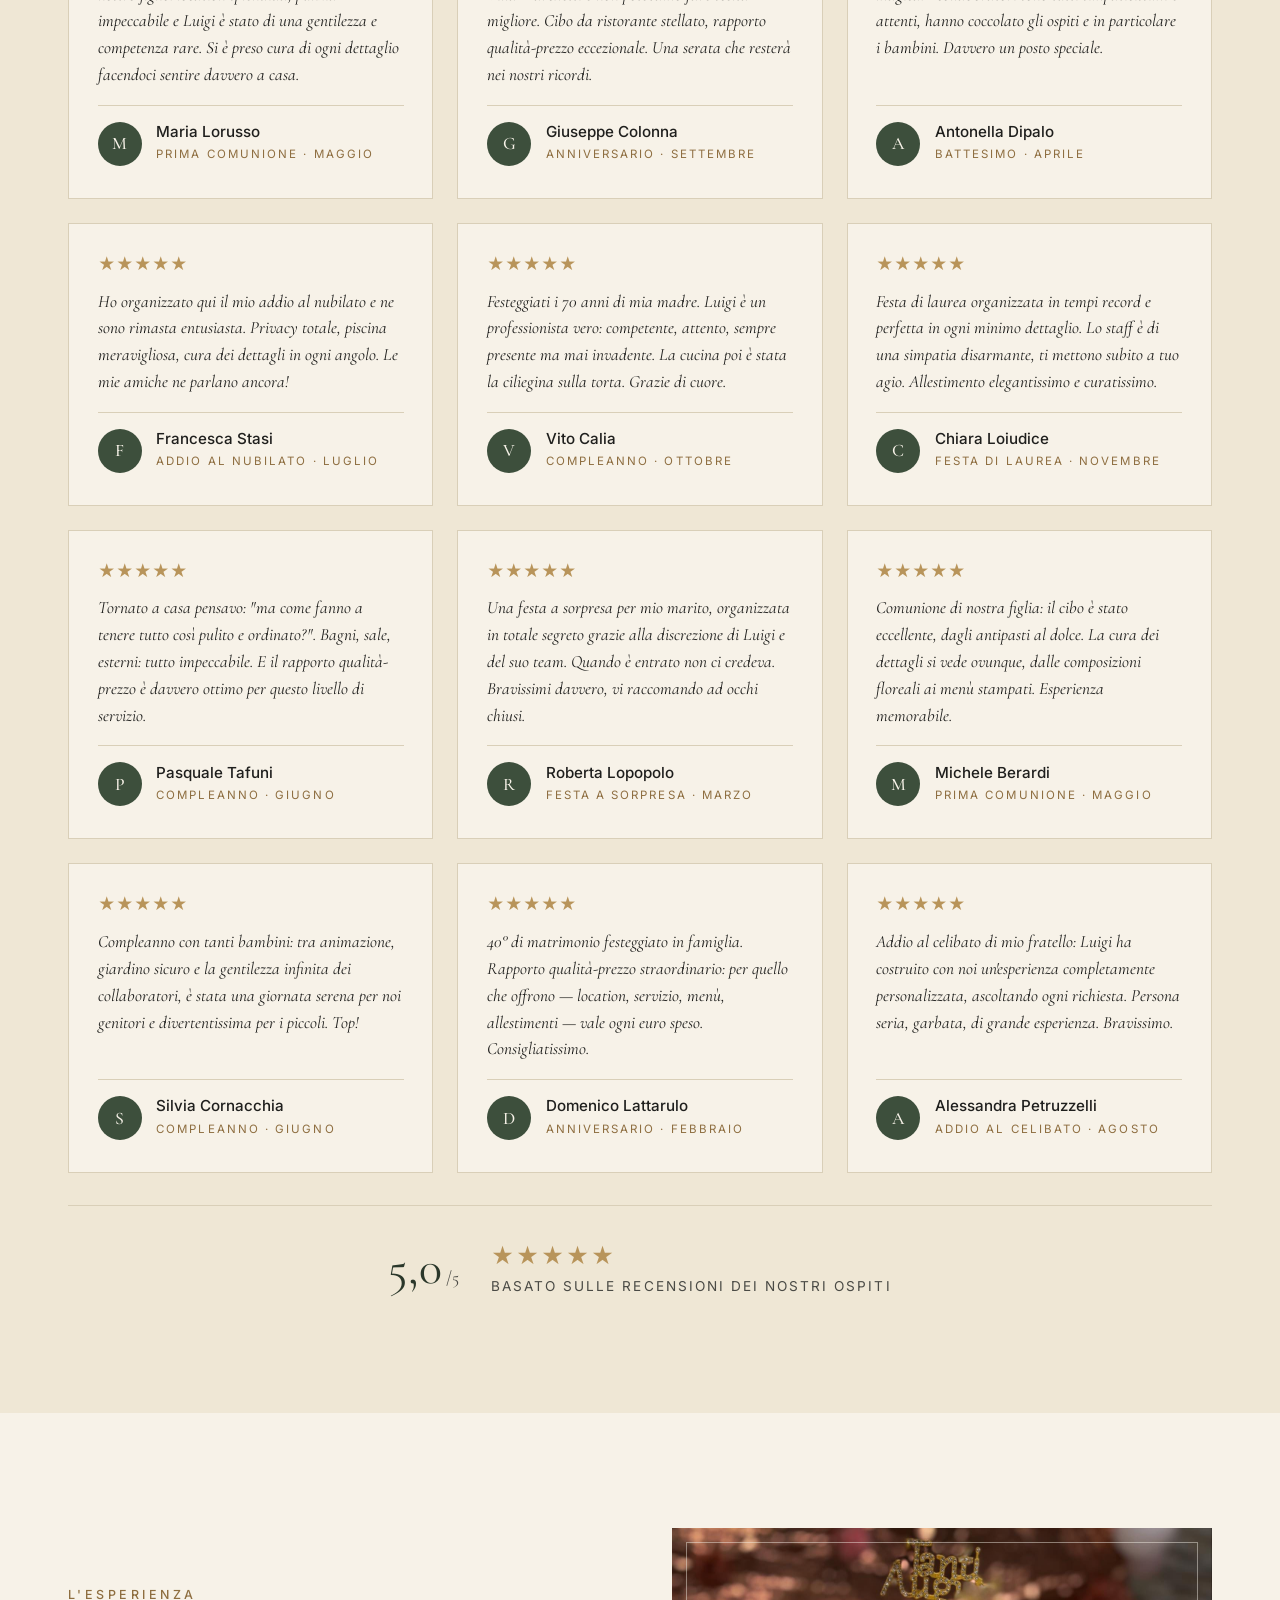
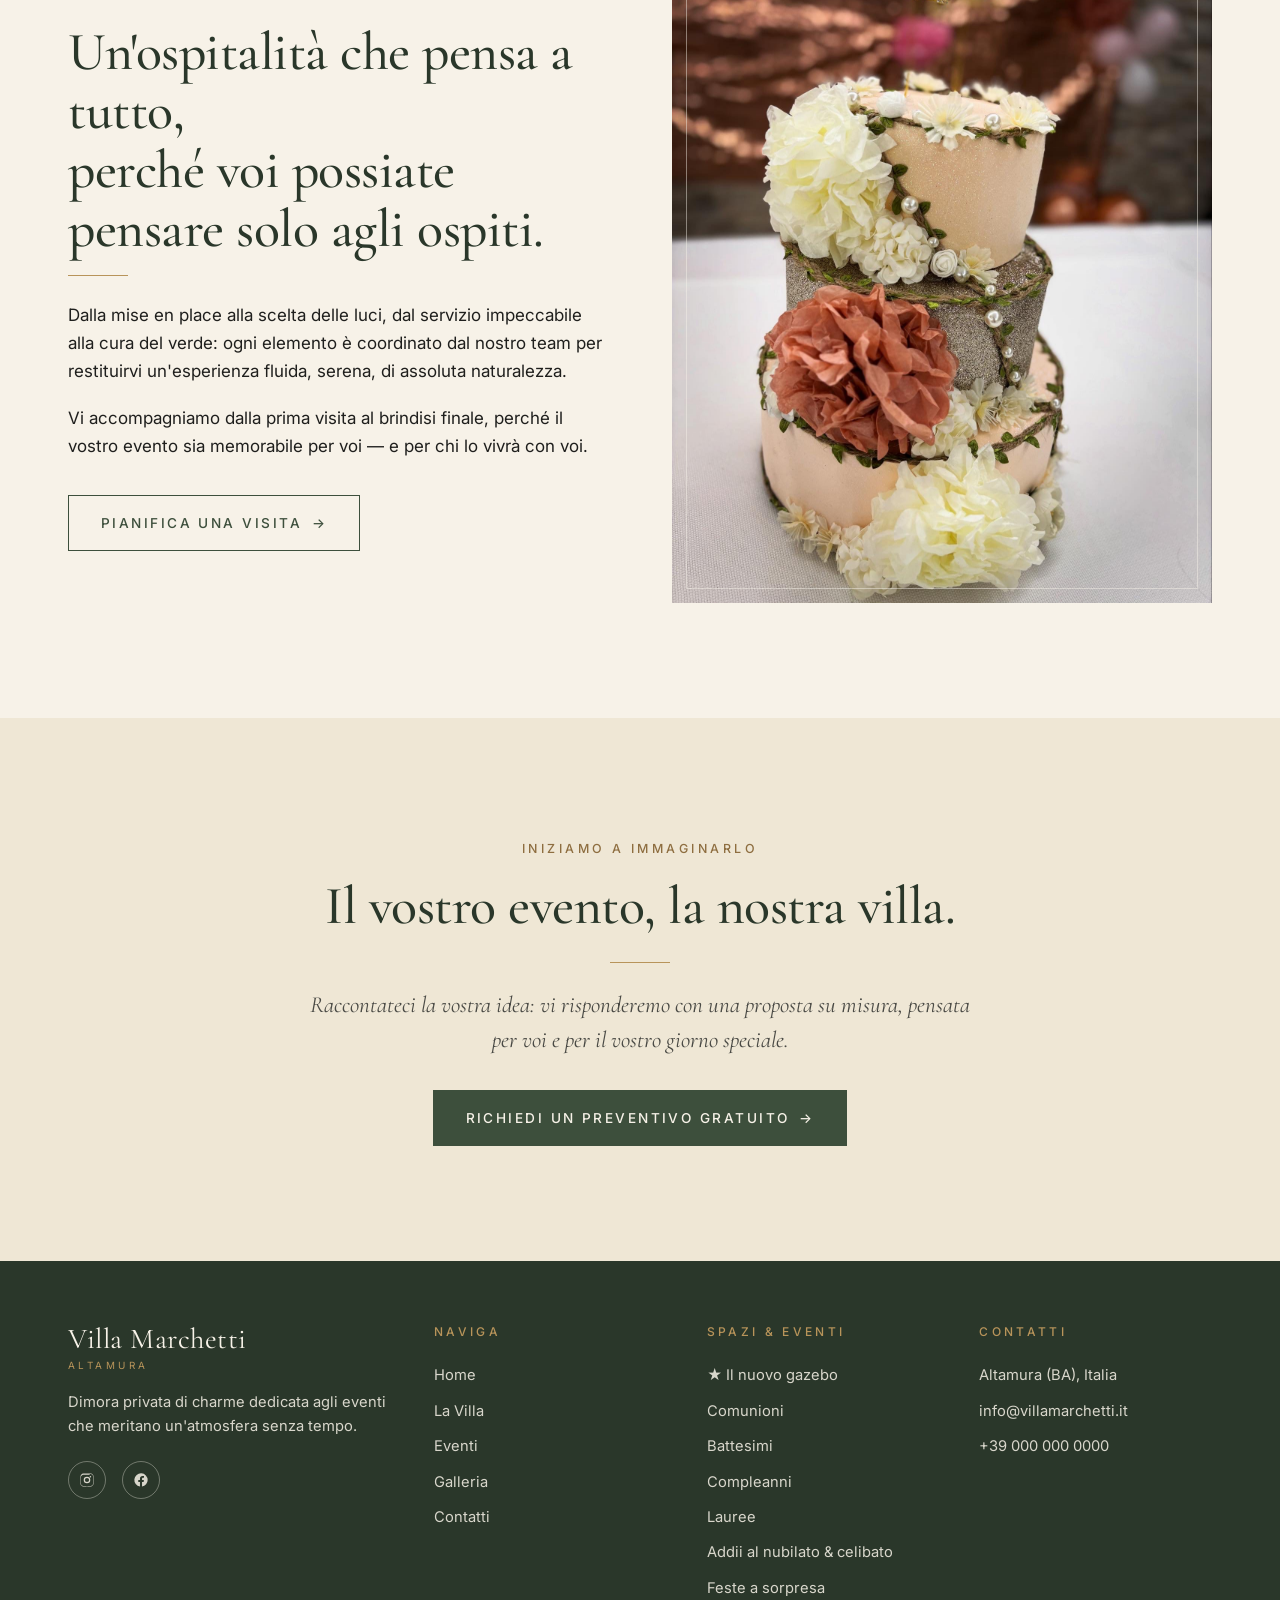
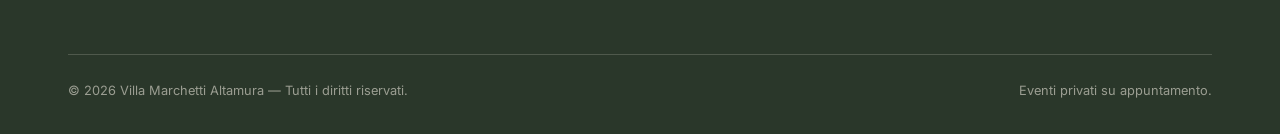
==== commit 7acbc96f: "feat: lancio nuovo gazebo in evidenza nella Home - Nuovo hero Home: foto del gazebo allestito, badge" ====
--- a/index.html
+++ b/index.html
@@ -70,17 +70,65 @@
 
   <!-- ============== HERO ============== -->
   <section class="hero">
-    <div class="hero__bg" style="background-image:url('/assets/img/hero-villa-tramonto.jpg');"></div>
+    <div class="hero__bg" style="background-image:url('/assets/img/gazebo-interno-allestito.jpg');"></div>
     <div class="container hero__content reveal">
-      <span class="eyebrow">Villa Marchetti · Altamura</span>
-      <h1>Dove i momenti<br>diventano ricordi.</h1>
-      <p class="lead">Una dimora di charme immersa nella quiete della Murgia. Eleganza discreta, ospitalità sincera, atmosfere studiate per celebrare ciò che conta davvero.</p>
+      <span class="eyebrow eyebrow--badge">★ Ultima novità · Villa Marchetti</span>
+      <h1>Adesso con il nostro<br>nuovo gazebo.</h1>
+      <p class="lead">Per vivere al massimo i tuoi eventi con Villa Marchetti, in ogni stagione e in ogni momento della giornata. Atmosfera, eleganza e comfort, senza compromessi.</p>
       <div class="hero__actions">
-        <a href="/contatti.html" class="btn btn--primary">Richiedi un preventivo <span class="arrow">→</span></a>
-        <a href="/la-villa.html" class="btn btn--ghost-light">Scopri la villa</a>
+        <a href="#gazebo" class="btn btn--primary">Scopri il gazebo <span class="arrow">→</span></a>
+        <a href="/contatti.html" class="btn btn--ghost-light">Richiedi un preventivo</a>
       </div>
     </div>
     <div class="hero__scroll">Scorri</div>
+  </section>
+
+  <!-- ============== NUOVO GAZEBO ============== -->
+  <section class="section section--cream gazebo-section" id="gazebo">
+    <div class="container">
+      <div class="split">
+        <div class="split__media reveal" style="background-image:url('/assets/img/gazebo-aperitivo.jpg');"></div>
+        <div class="split__body reveal">
+          <span class="eyebrow eyebrow--accent">★ Nuova apertura</span>
+          <h2>Il gazebo.<br>La novità che cambia tutto.</h2>
+          <div class="divider"></div>
+          <p>Abbiamo voluto regalare ai nostri ospiti uno spazio in più: un <strong>gazebo elegante e raffinato</strong>, climatizzato, illuminato e completamente allestibile su misura. Una struttura permanente che amplia le possibilità della villa e vi permette di celebrare il vostro evento in qualunque stagione, con la stessa atmosfera magica che ci contraddistingue.</p>
+          <p>Un bar interno, un soffitto drappeggiato, luci scenografiche e ampi spazi: il gazebo è il punto perfetto per aperitivi, cene, balli e momenti di festa senza pensieri legati al meteo.</p>
+
+          <ul class="gazebo-perks">
+            <li>
+              <span class="gazebo-perks__icon" aria-hidden="true">
+                <svg viewBox="0 0 24 24" fill="none" stroke="currentColor" stroke-width="1.4"><path d="M3 12h2M19 12h2M12 3v2M12 19v2M5 5l1.5 1.5M17.5 17.5L19 19M5 19l1.5-1.5M17.5 6.5L19 5"/><circle cx="12" cy="12" r="4"/></svg>
+              </span>
+              <div>
+                <strong>Climatizzato e coperto</strong>
+                Eventi sereni anche con il sole più caldo o le piogge improvvise.
+              </div>
+            </li>
+            <li>
+              <span class="gazebo-perks__icon" aria-hidden="true">
+                <svg viewBox="0 0 24 24" fill="none" stroke="currentColor" stroke-width="1.4"><path d="M12 2v3M4.2 4.2l2.1 2.1M2 12h3M4.2 19.8l2.1-2.1M12 19v3M19.8 19.8l-2.1-2.1M22 12h-3M19.8 4.2l-2.1 2.1"/><circle cx="12" cy="12" r="4"/></svg>
+              </span>
+              <div>
+                <strong>Illuminazione scenografica</strong>
+                Luci calde, accenti colorati e dettagli soffitto-drappeggiato per ogni atmosfera.
+              </div>
+            </li>
+            <li>
+              <span class="gazebo-perks__icon" aria-hidden="true">
+                <svg viewBox="0 0 24 24" fill="none" stroke="currentColor" stroke-width="1.4"><path d="M3 21h18M5 21V10l7-5 7 5v11M9 21v-6h6v6"/></svg>
+              </span>
+              <div>
+                <strong>Ampio e versatile</strong>
+                Bar integrato, allestimenti su misura, spazio per aperitivi, cene e balli.
+              </div>
+            </li>
+          </ul>
+
+          <a href="/contatti.html" class="btn btn--primary" style="margin-top:1.5rem;">Prenota una visita al gazebo <span class="arrow">→</span></a>
+        </div>
+      </div>
+    </div>
   </section>
 
   <!-- ============== INTRO / CHI SIAMO ============== -->
@@ -441,8 +489,9 @@
           </ul>
         </div>
         <div>
-          <h4>Eventi</h4>
+          <h4>Spazi &amp; eventi</h4>
           <ul>
+            <li><a href="#gazebo">★ Il nuovo gazebo</a></li>
             <li>Comunioni</li>
             <li>Battesimi</li>
             <li>Compleanni</li>
--- a/assets/css/style.css
+++ b/assets/css/style.css
@@ -317,6 +317,29 @@
   width: 52px; height: 52px;
   margin: 0 auto 1.2rem;
   color: var(--color-brass-dk);
+}
+.event-card--highlight {
+  background: var(--color-olive);
+  color: var(--color-bg);
+  border-color: var(--color-olive);
+  position: relative;
+}
+.event-card--highlight h3 { color: var(--color-bg); }
+.event-card--highlight p { color: rgba(247,242,232,.85); }
+.event-card--highlight .event-card__icon { color: var(--color-brass); }
+.event-card--highlight:hover { border-color: var(--color-brass); }
+.event-card__badge {
+  position: absolute;
+  top: 14px;
+  right: -1px;
+  background: var(--color-brass);
+  color: var(--color-olive-dk);
+  font-family: var(--font-sans);
+  font-size: .65rem;
+  letter-spacing: .25em;
+  font-weight: 600;
+  padding: .35rem .8rem;
+  text-transform: uppercase;
 }
 .event-card__icon svg { width: 100%; height: 100%; stroke: currentColor; fill: none; stroke-width: 1.2; }
 .event-card h3 { font-size: 1.4rem; margin-bottom: .5rem; }
@@ -585,6 +608,84 @@
 }
 
 /* =====================================================
+   GAZEBO — Sezione novità
+   ===================================================== */
+.eyebrow--badge {
+  background: var(--color-brass);
+  color: var(--color-olive-dk) !important;
+  padding: .5rem .9rem;
+  border-radius: 2px;
+  display: inline-flex;
+  align-items: center;
+  gap: .4rem;
+  font-weight: 600;
+  letter-spacing: .2em;
+  box-shadow: 0 4px 14px rgba(184,148,90,.35);
+}
+.eyebrow--accent {
+  color: var(--color-brass-dk);
+  font-weight: 600;
+}
+
+.gazebo-section .split__media {
+  aspect-ratio: 4/5;
+  position: relative;
+}
+.gazebo-section .split__media::after {
+  content: 'NOVITÀ';
+  position: absolute;
+  top: 20px;
+  right: -1px;
+  background: var(--color-brass);
+  color: var(--color-olive-dk);
+  padding: .55rem 1.1rem;
+  font-family: var(--font-sans);
+  font-size: .7rem;
+  letter-spacing: .25em;
+  font-weight: 600;
+  z-index: 2;
+  box-shadow: 0 6px 18px rgba(0,0,0,.25);
+}
+
+.gazebo-perks {
+  list-style: none;
+  padding: 0;
+  margin: 1.5rem 0 0;
+  display: grid;
+  gap: 1rem;
+}
+.gazebo-perks li {
+  display: flex;
+  gap: 1rem;
+  align-items: flex-start;
+  padding: 1rem 0;
+  border-top: 1px solid var(--color-line);
+}
+.gazebo-perks li:last-child { border-bottom: 1px solid var(--color-line); }
+.gazebo-perks__icon {
+  flex-shrink: 0;
+  width: 42px; height: 42px;
+  border-radius: 50%;
+  background: var(--color-bg);
+  border: 1px solid var(--color-brass);
+  color: var(--color-brass-dk);
+  display: inline-flex;
+  align-items: center;
+  justify-content: center;
+}
+.gazebo-perks__icon svg { width: 20px; height: 20px; }
+.gazebo-perks strong {
+  display: block;
+  font-family: var(--font-serif);
+  font-size: 1.15rem;
+  font-weight: 500;
+  color: var(--color-olive-dk);
+  margin-bottom: .15rem;
+  font-style: normal;
+}
+.gazebo-perks div { font-size: .95rem; color: var(--color-ink-soft); line-height: 1.5; }
+
+/* =====================================================
    PERCHÉ SCEGLIERCI — Vantaggi
    ===================================================== */
 .benefits {
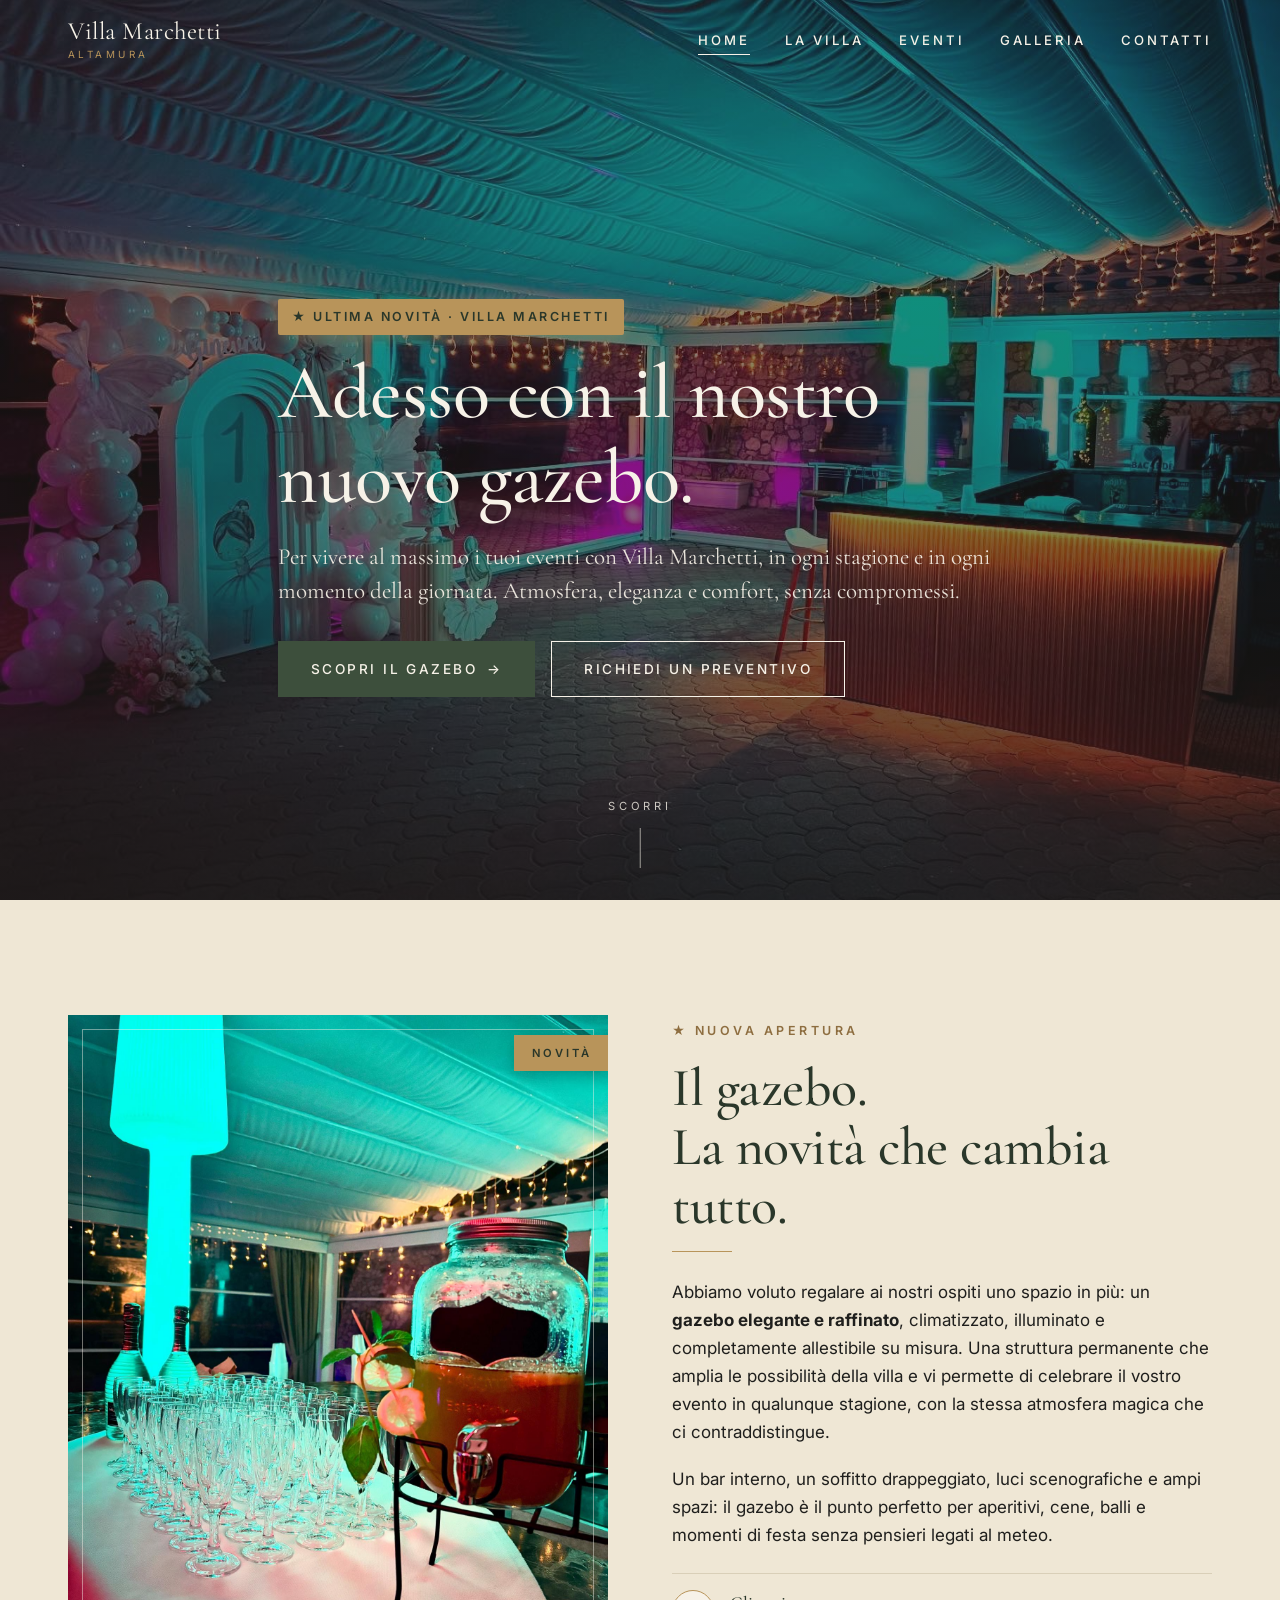
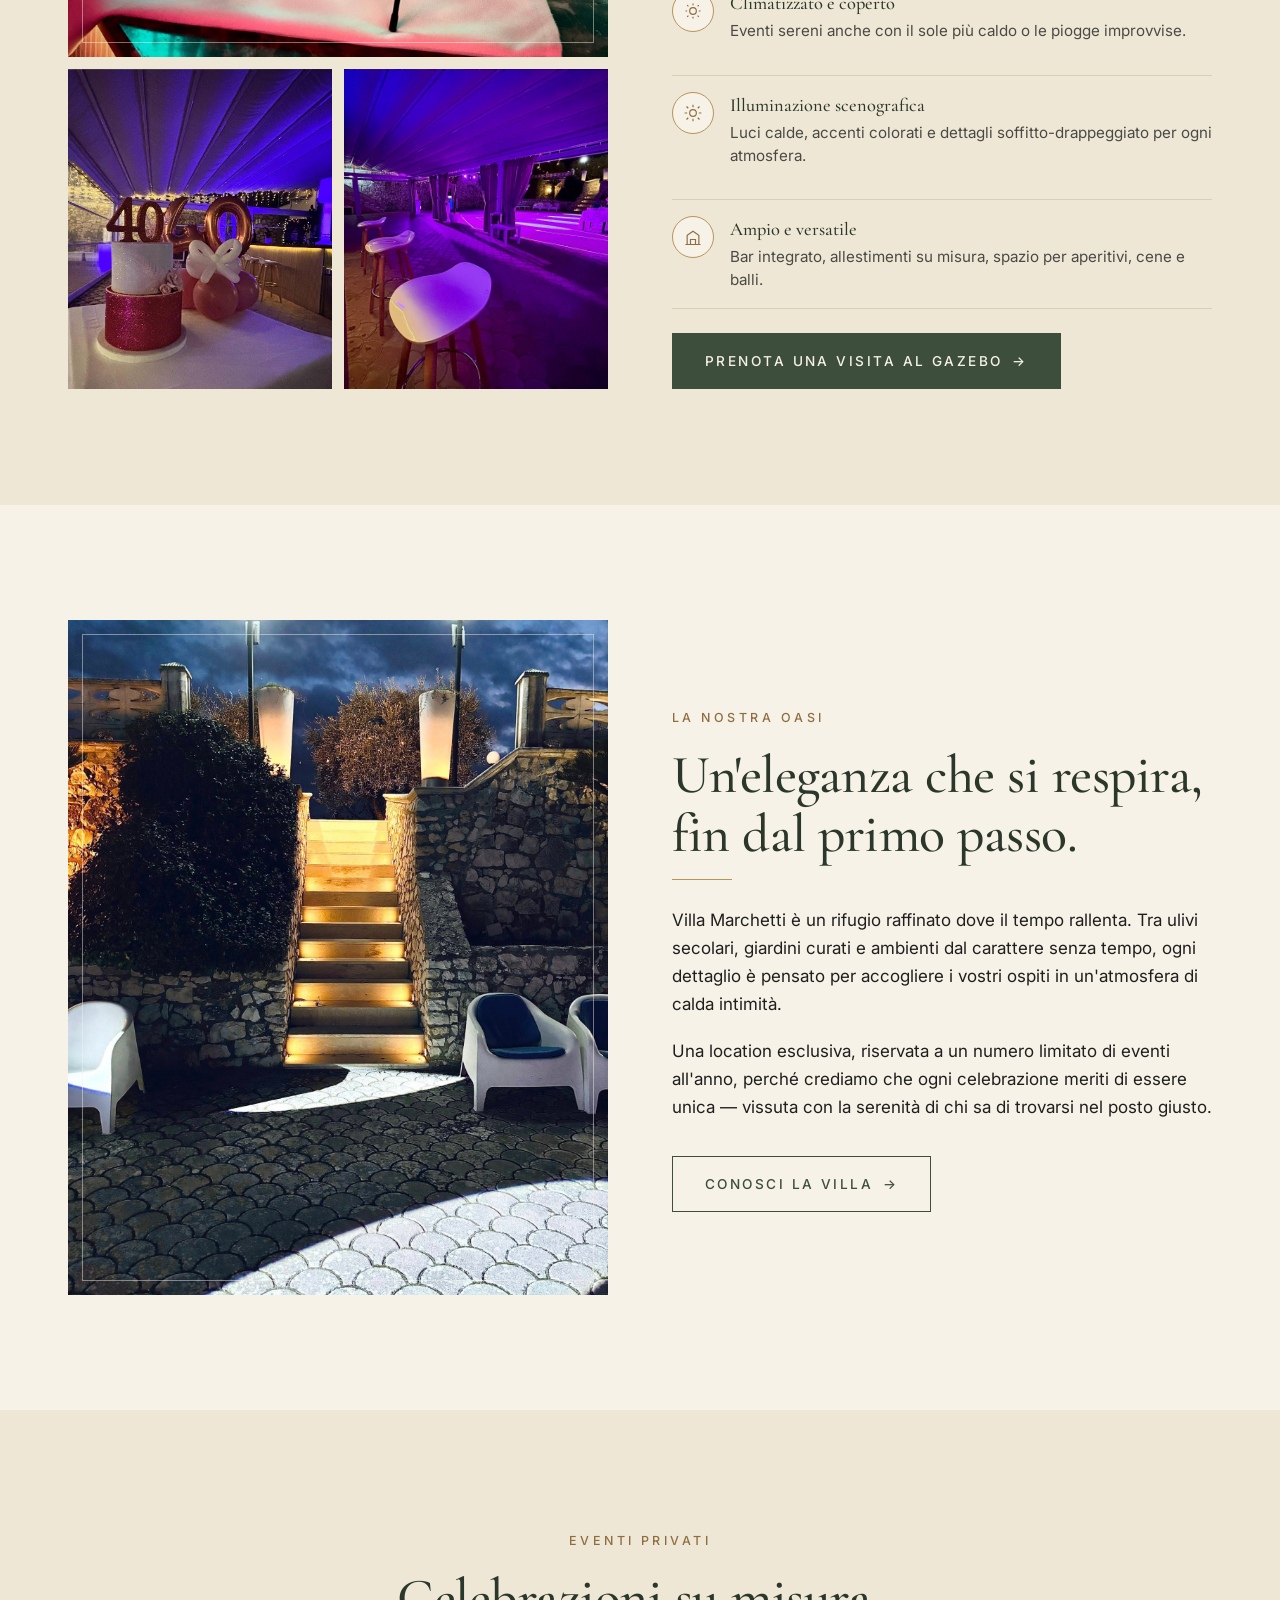
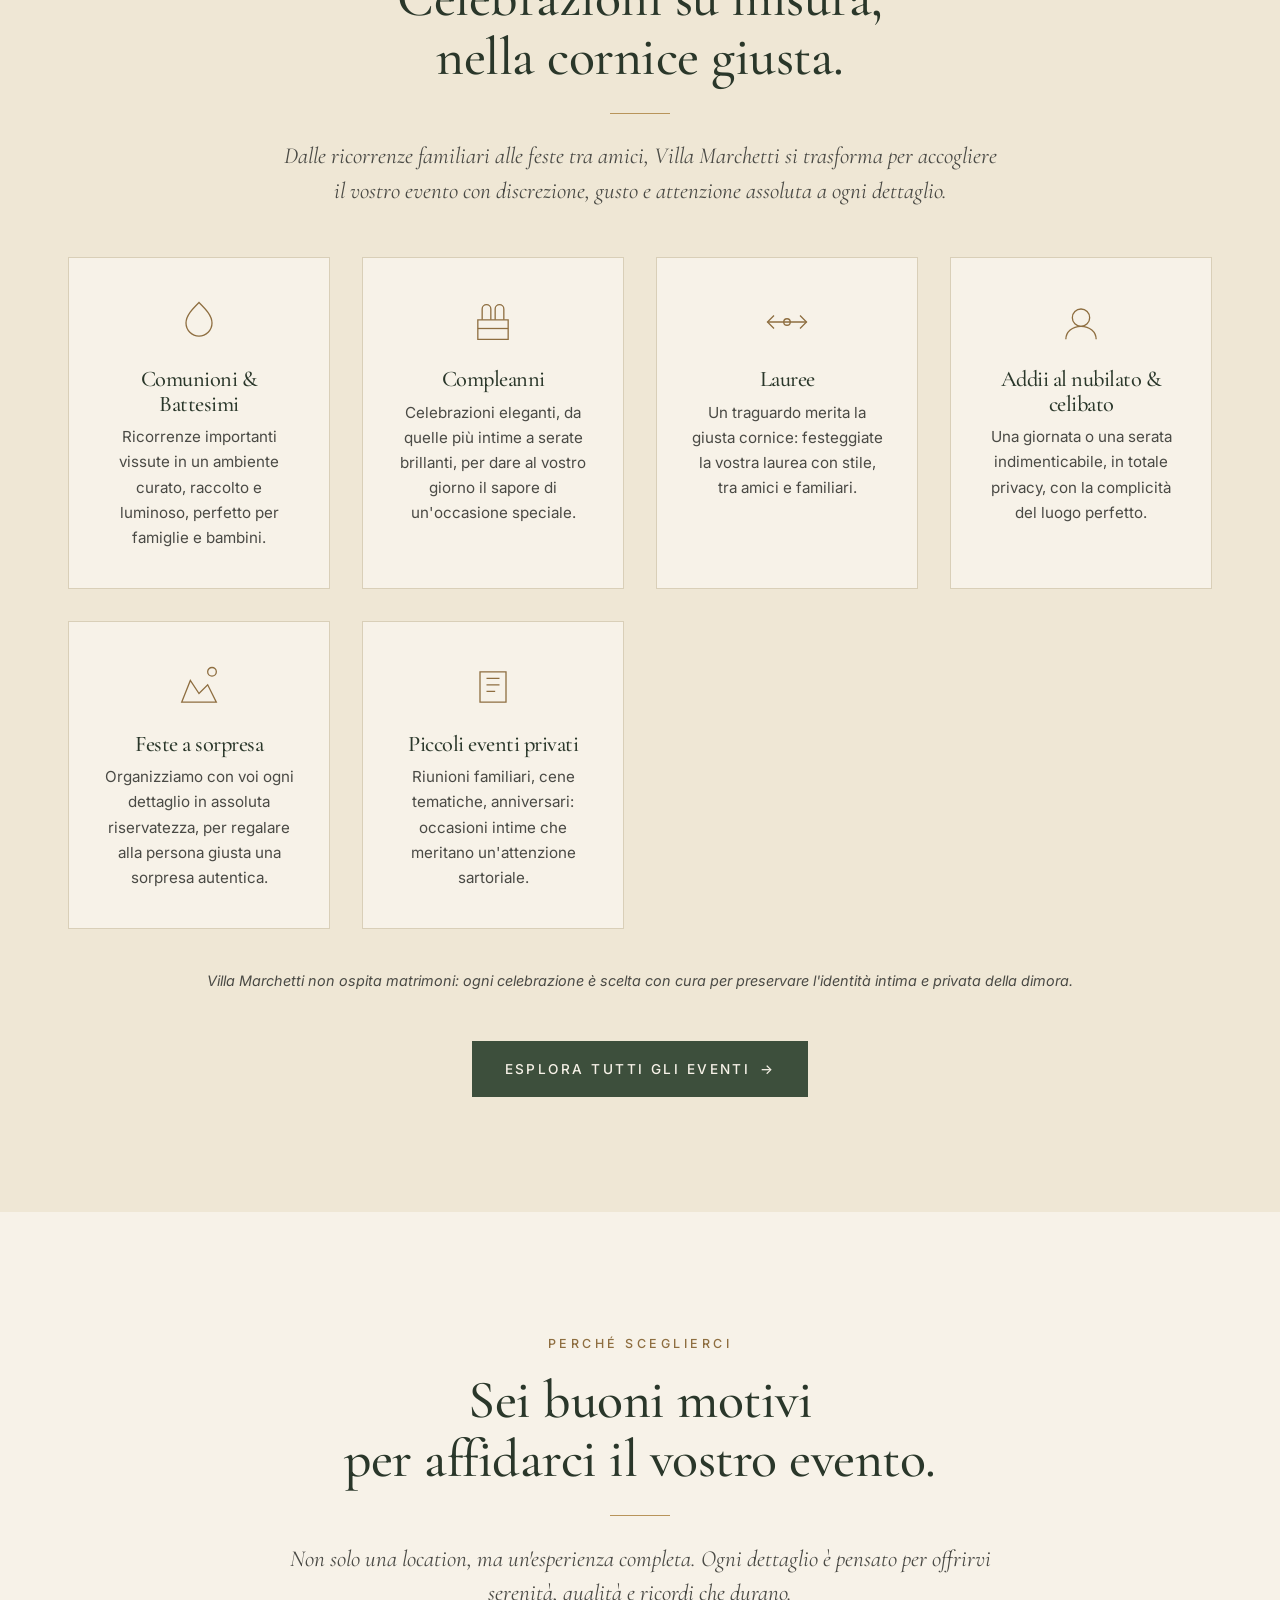
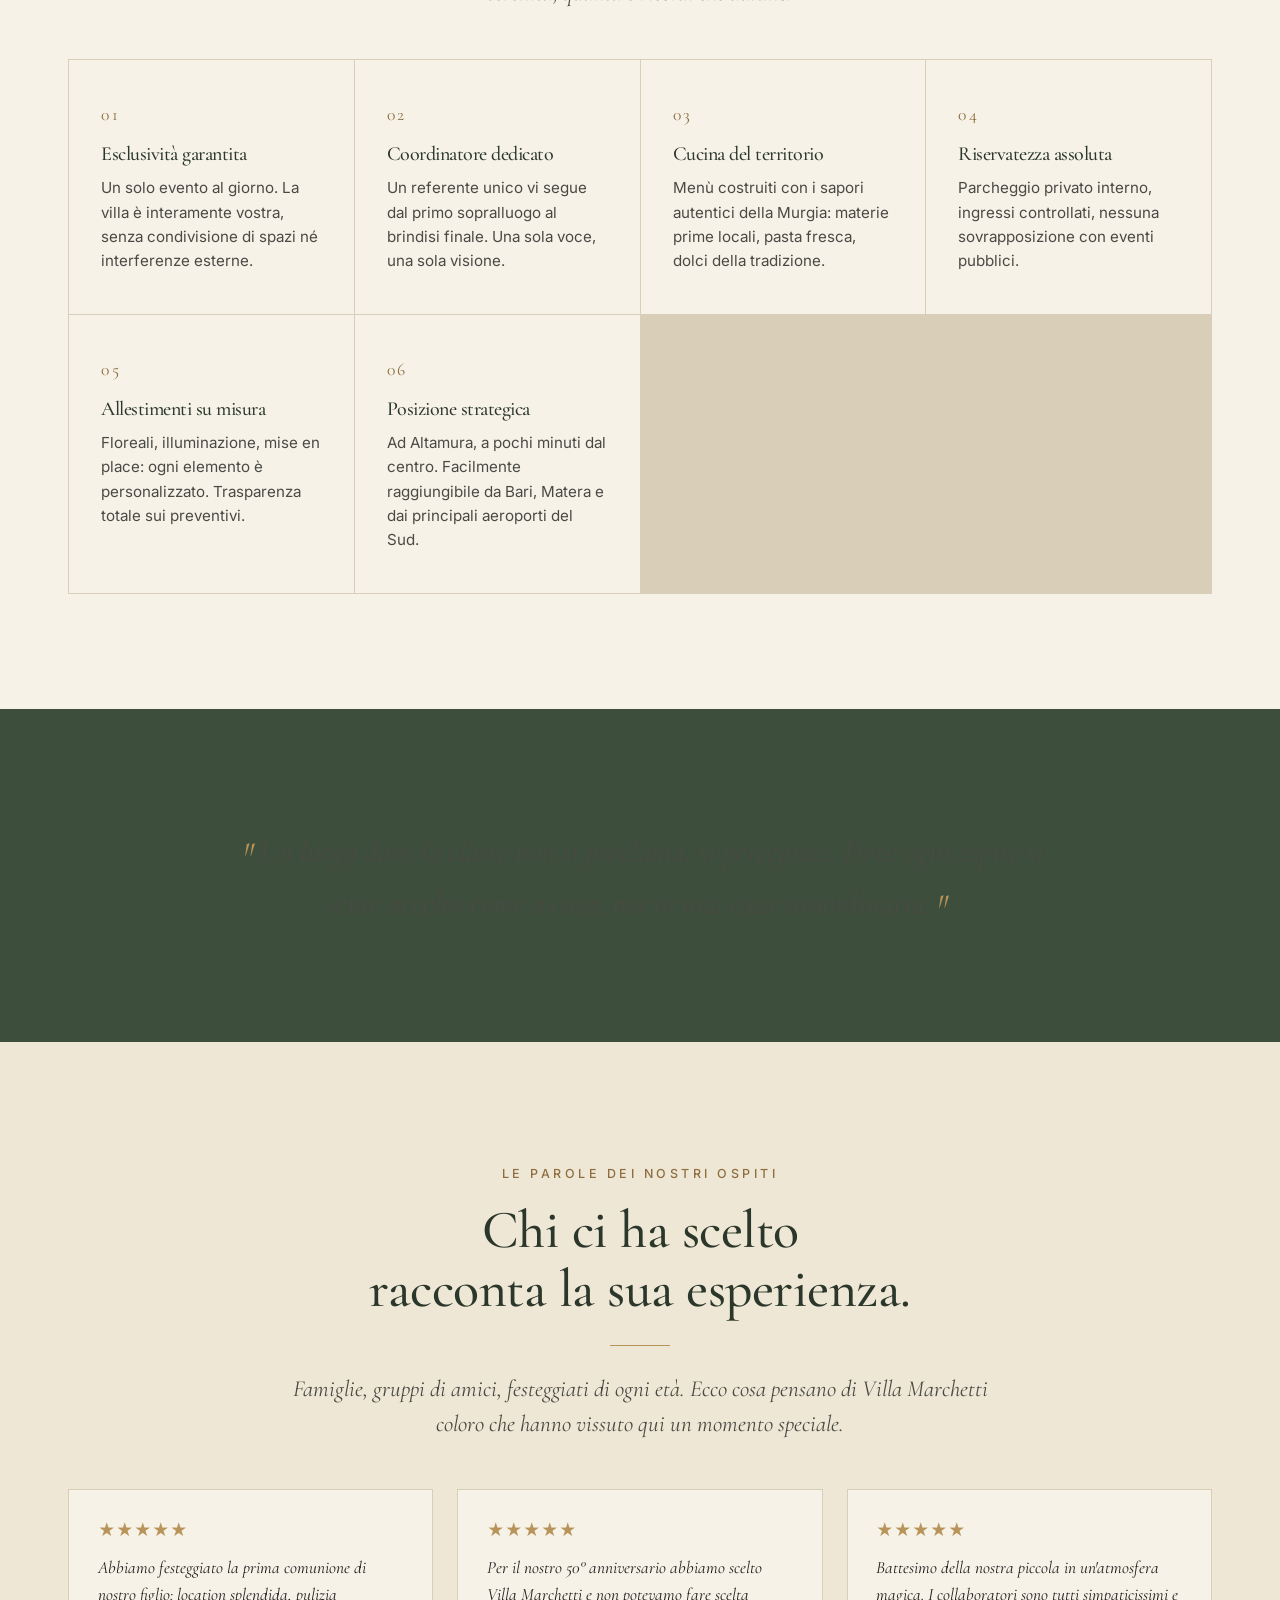
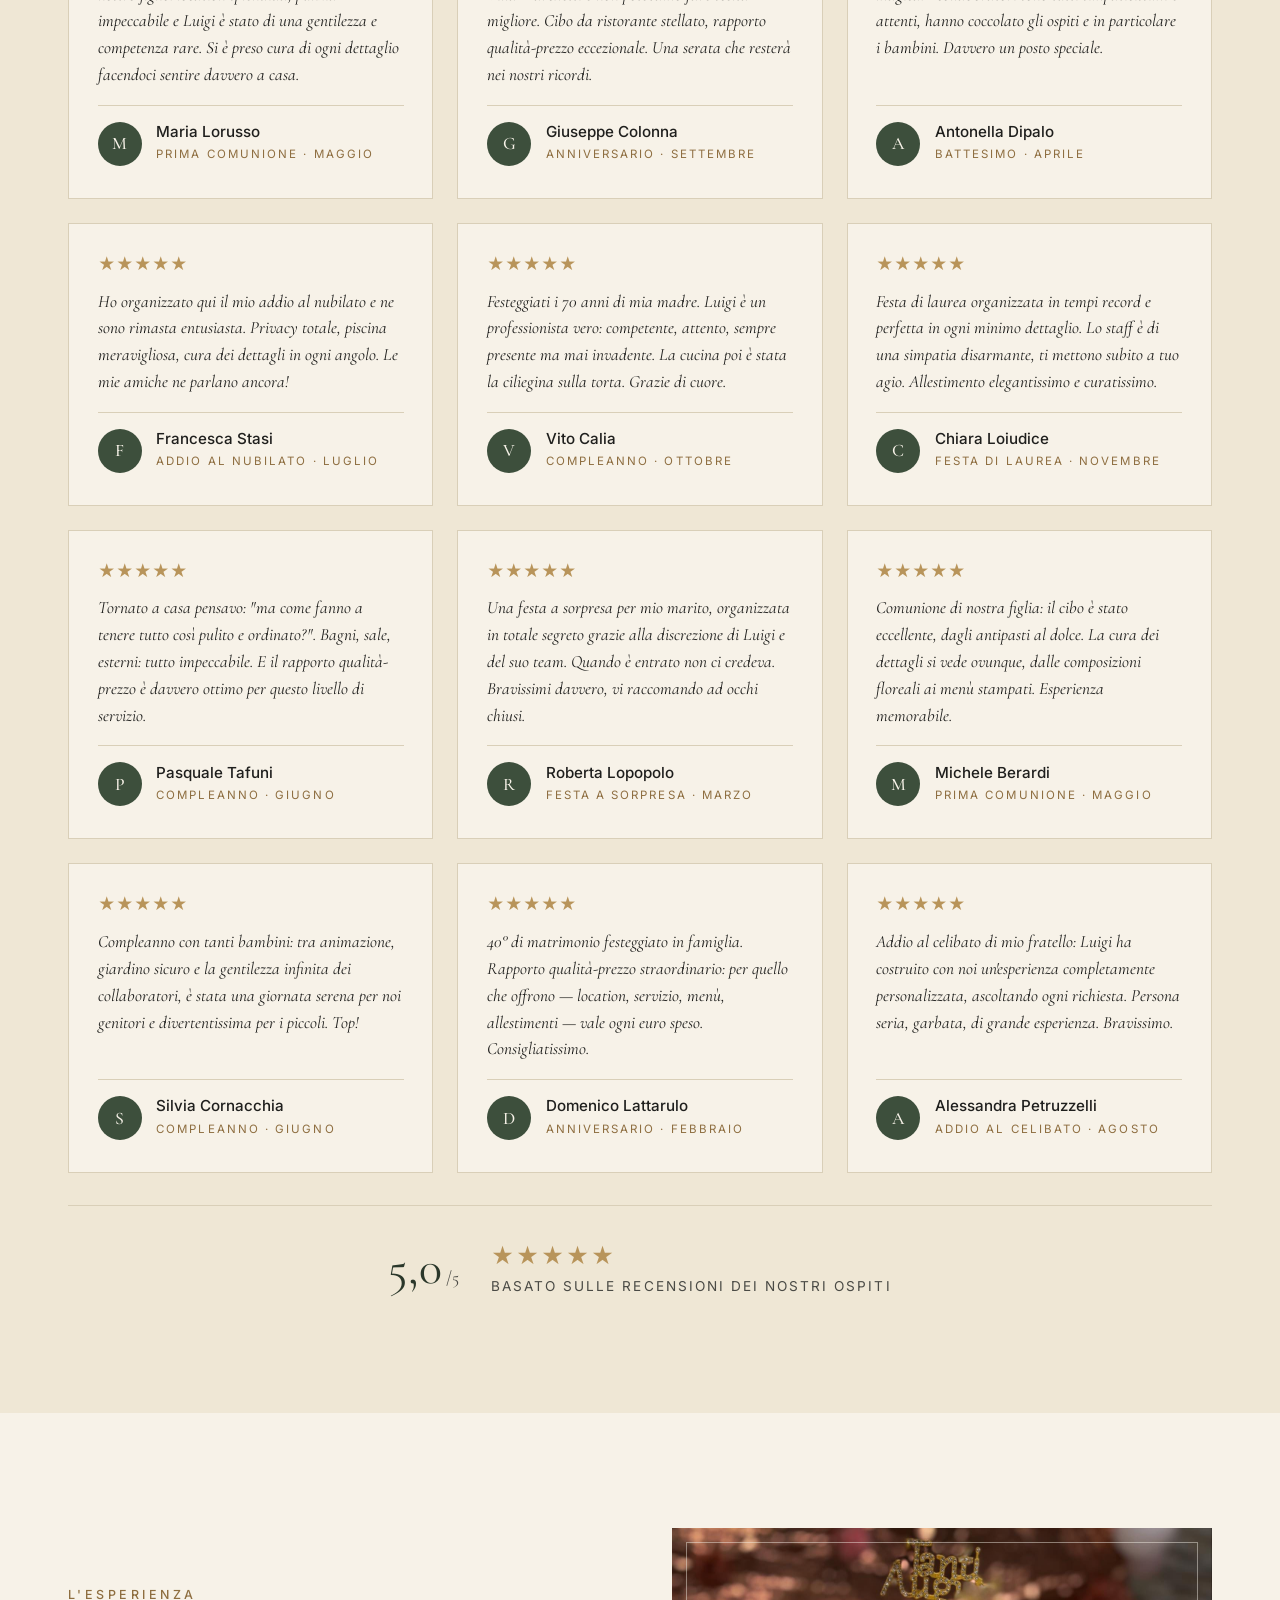
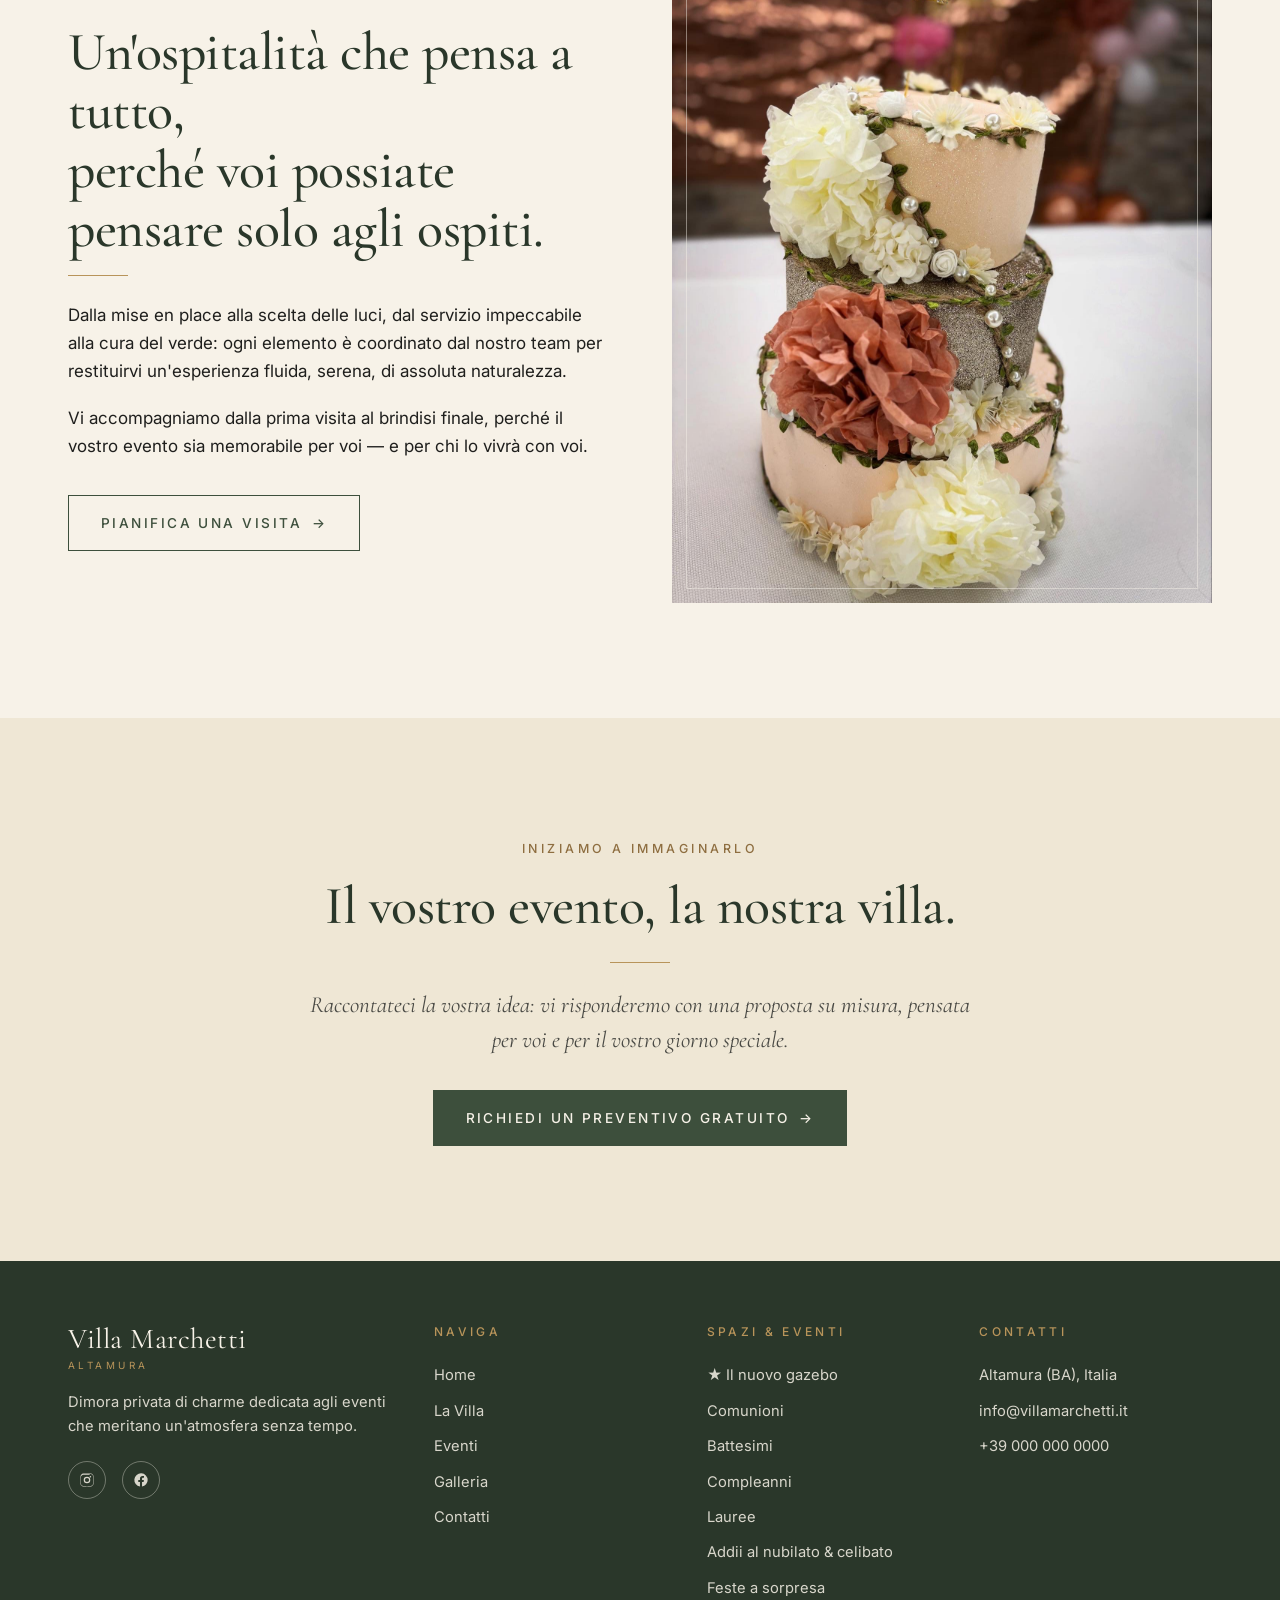
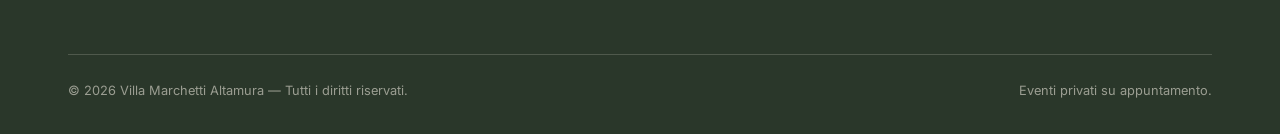
==== commit fc278a85: "fix: collage 3 foto nella sezione gazebo per riempire l altezza Sostituita la foto singola con una c" ====
--- a/index.html
+++ b/index.html
@@ -87,7 +87,11 @@
   <section class="section section--cream gazebo-section" id="gazebo">
     <div class="container">
       <div class="split">
-        <div class="split__media reveal" style="background-image:url('/assets/img/gazebo-aperitivo.jpg');"></div>
+        <div class="gazebo-collage reveal">
+          <div class="gazebo-collage__main" style="background-image:url('/assets/img/gazebo-aperitivo.jpg');"></div>
+          <div class="gazebo-collage__small" style="background-image:url('/assets/img/gazebo-torta-festa.jpg');"></div>
+          <div class="gazebo-collage__small" style="background-image:url('/assets/img/area-piscina-sera.jpg');"></div>
+        </div>
         <div class="split__body reveal">
           <span class="eyebrow eyebrow--accent">★ Nuova apertura</span>
           <h2>Il gazebo.<br>La novità che cambia tutto.</h2>
--- a/assets/css/style.css
+++ b/assets/css/style.css
@@ -627,11 +627,32 @@
   font-weight: 600;
 }
 
-.gazebo-section .split__media {
-  aspect-ratio: 4/5;
+/* Collage 3 foto: 1 grande in alto, 2 piccole in basso, riempie tutta l'altezza del testo accanto */
+.gazebo-section .split { align-items: stretch; }
+
+.gazebo-collage {
+  display: grid;
+  grid-template-columns: 1fr 1fr;
+  grid-template-rows: minmax(280px, 2fr) minmax(180px, 1fr);
+  gap: 12px;
+  min-height: 100%;
+}
+.gazebo-collage__main {
+  grid-column: 1 / -1;
+  background-size: cover;
+  background-position: center;
   position: relative;
-}
-.gazebo-section .split__media::after {
+  overflow: hidden;
+}
+.gazebo-collage__main::before {
+  content: '';
+  position: absolute;
+  inset: 14px;
+  border: 1px solid rgba(247,242,232,.45);
+  pointer-events: none;
+  z-index: 1;
+}
+.gazebo-collage__main::after {
   content: 'NOVITÀ';
   position: absolute;
   top: 20px;
@@ -645,6 +666,18 @@
   font-weight: 600;
   z-index: 2;
   box-shadow: 0 6px 18px rgba(0,0,0,.25);
+}
+.gazebo-collage__small {
+  background-size: cover;
+  background-position: center;
+  transition: transform var(--t-fast);
+}
+.gazebo-collage__small:hover { transform: scale(1.02); }
+
+@media (max-width: 820px) {
+  .gazebo-collage {
+    grid-template-rows: minmax(240px, auto) minmax(140px, auto);
+  }
 }
 
 .gazebo-perks {
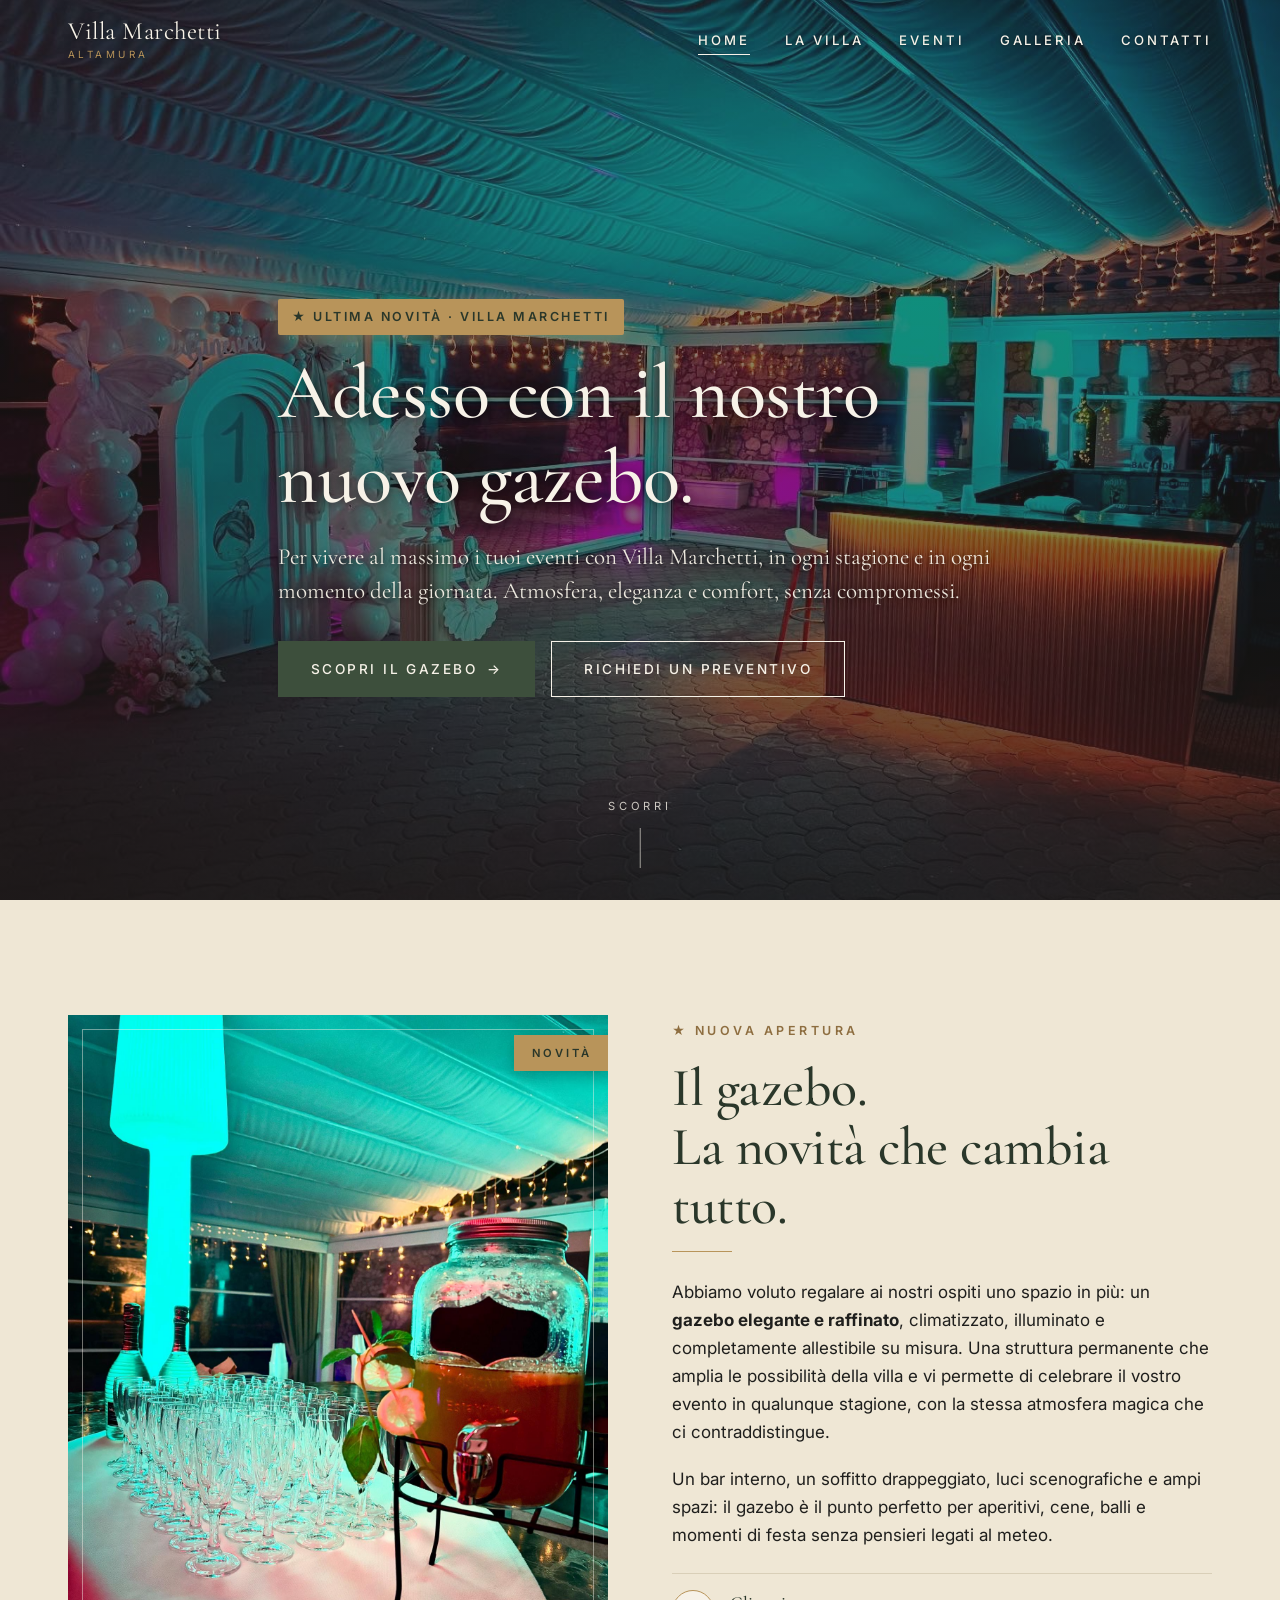
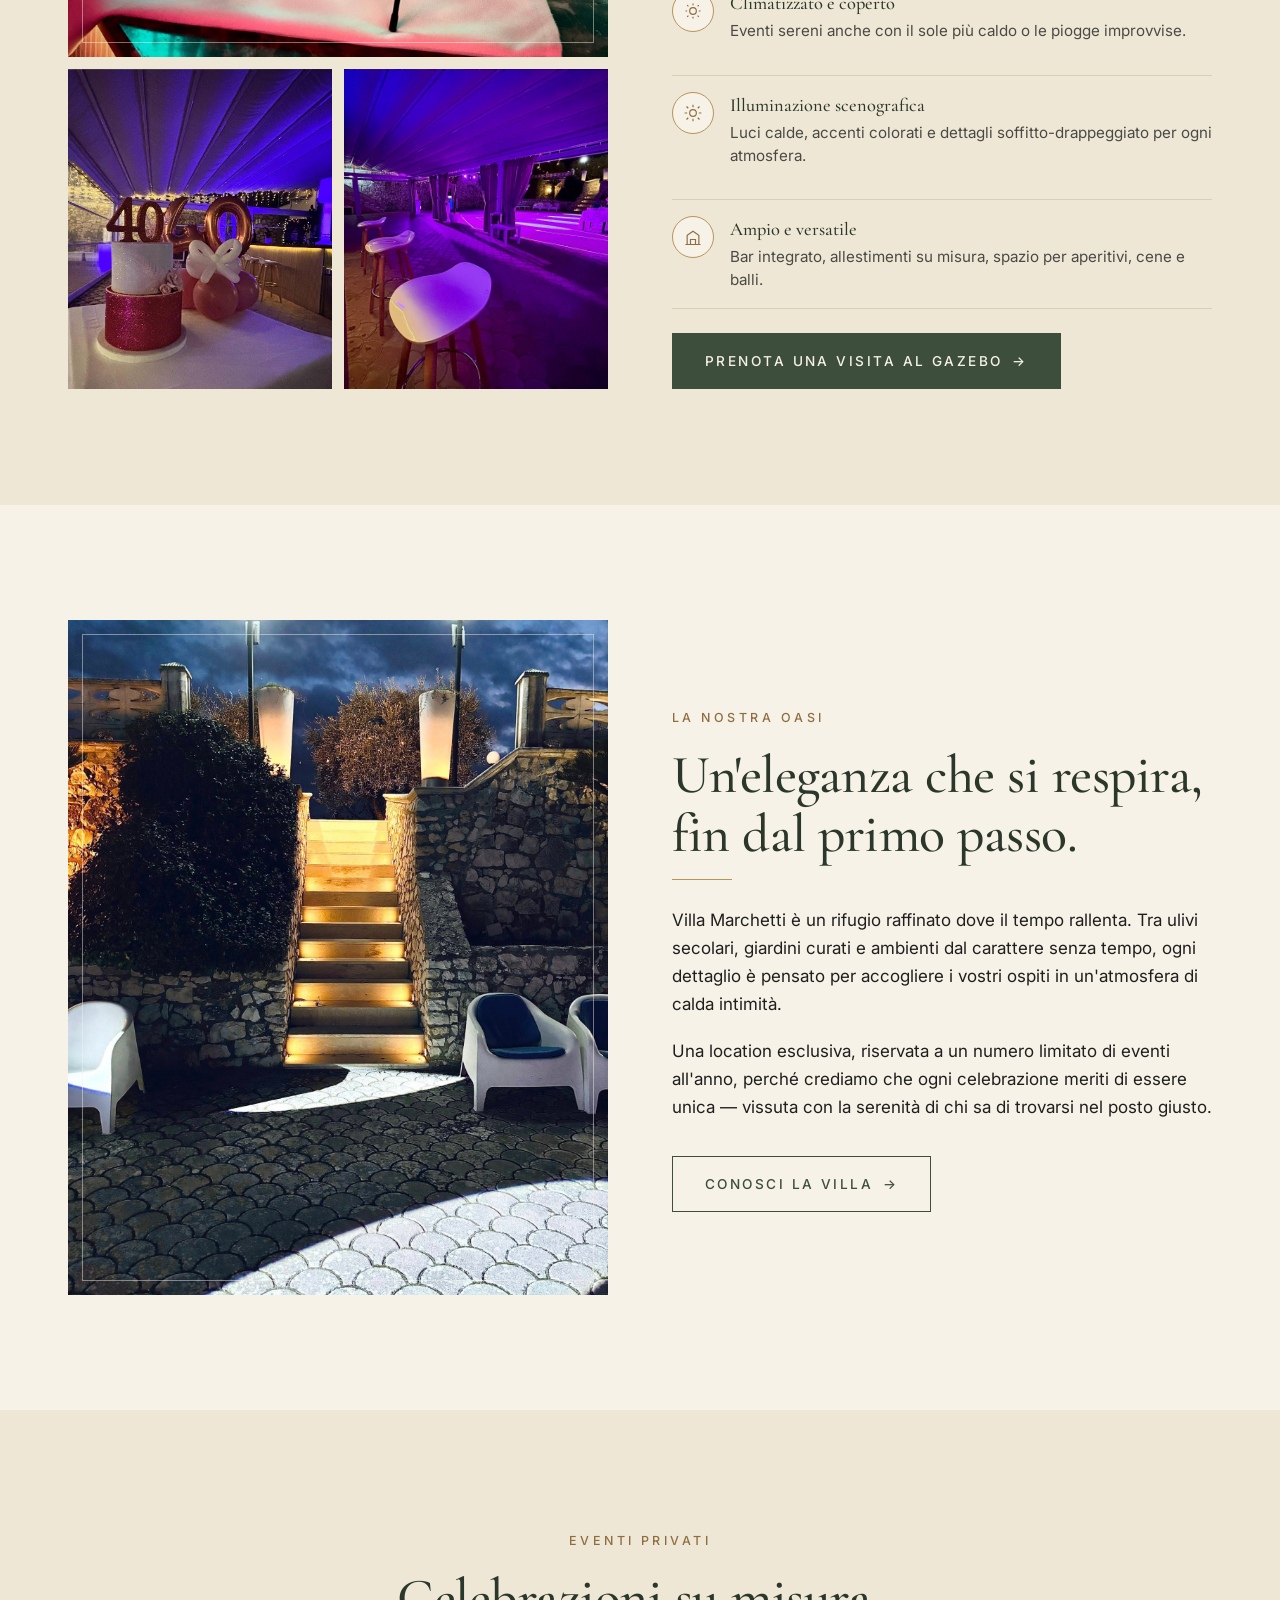
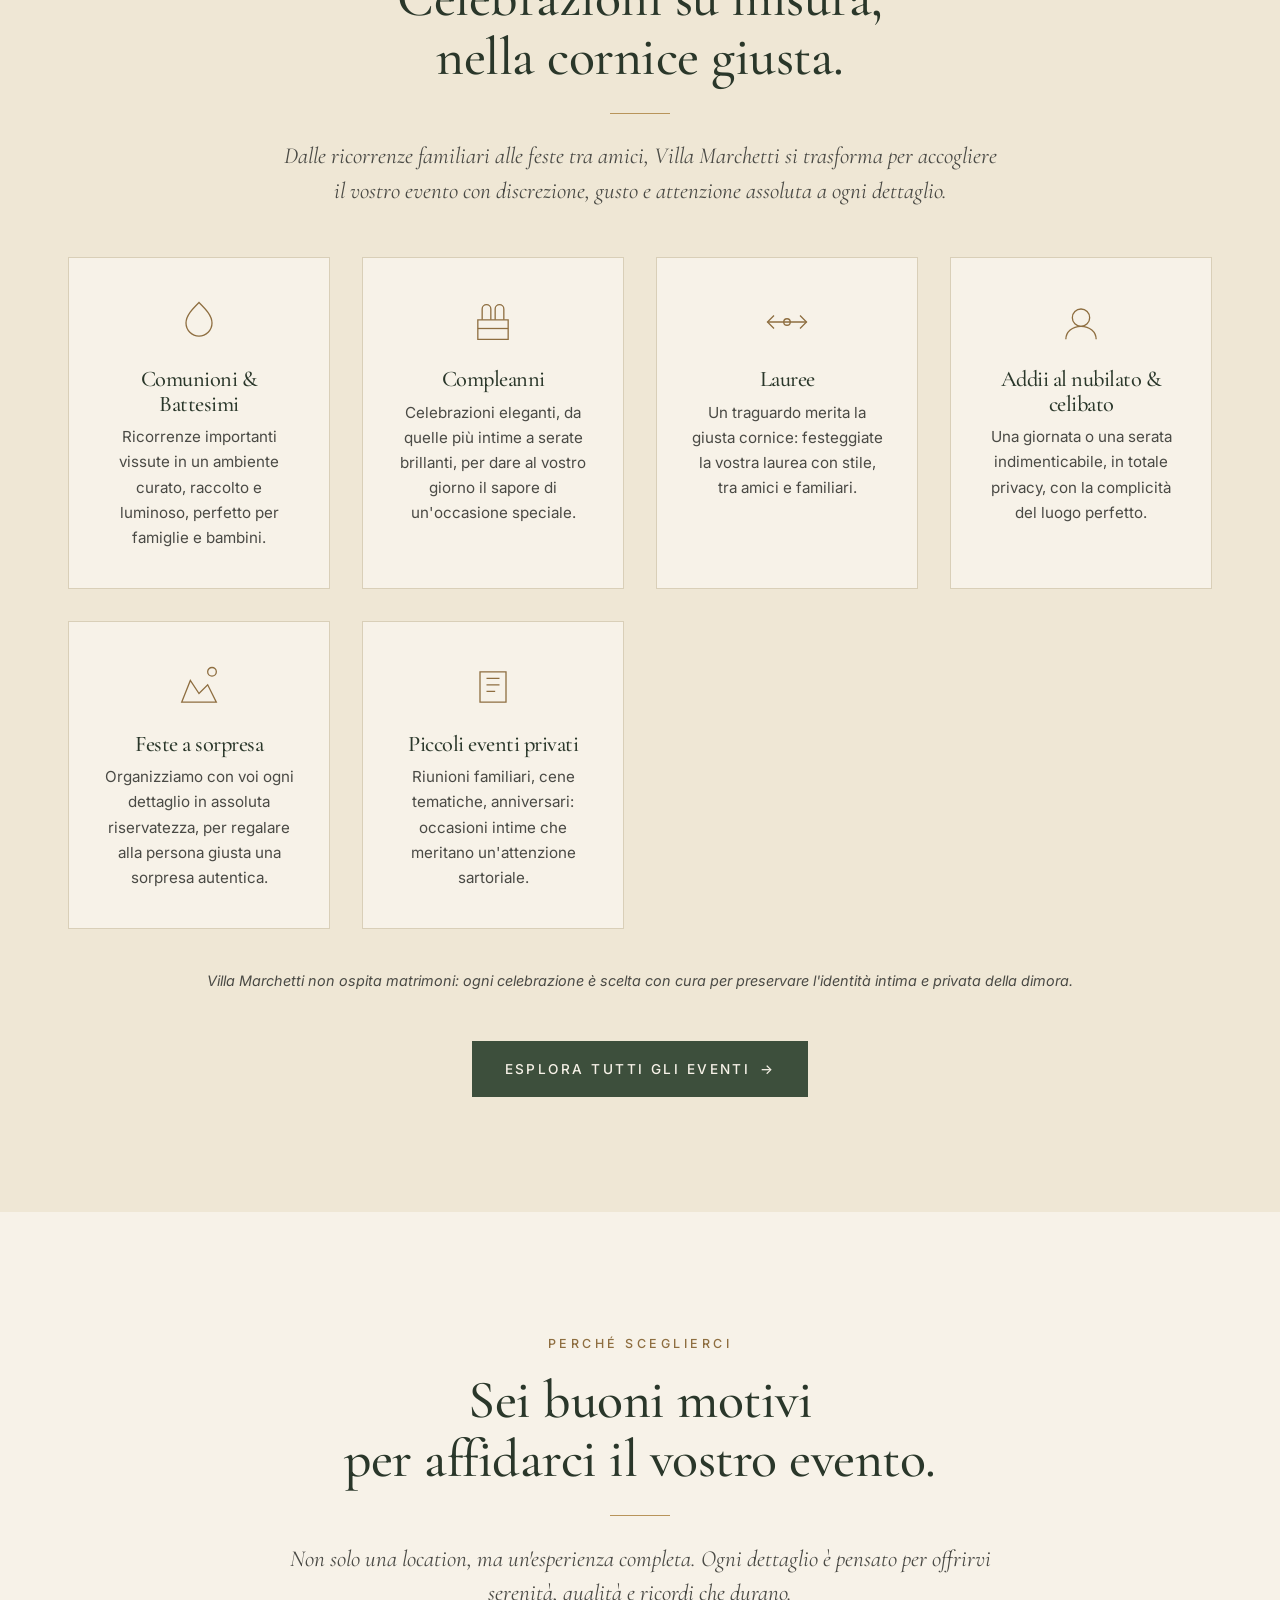
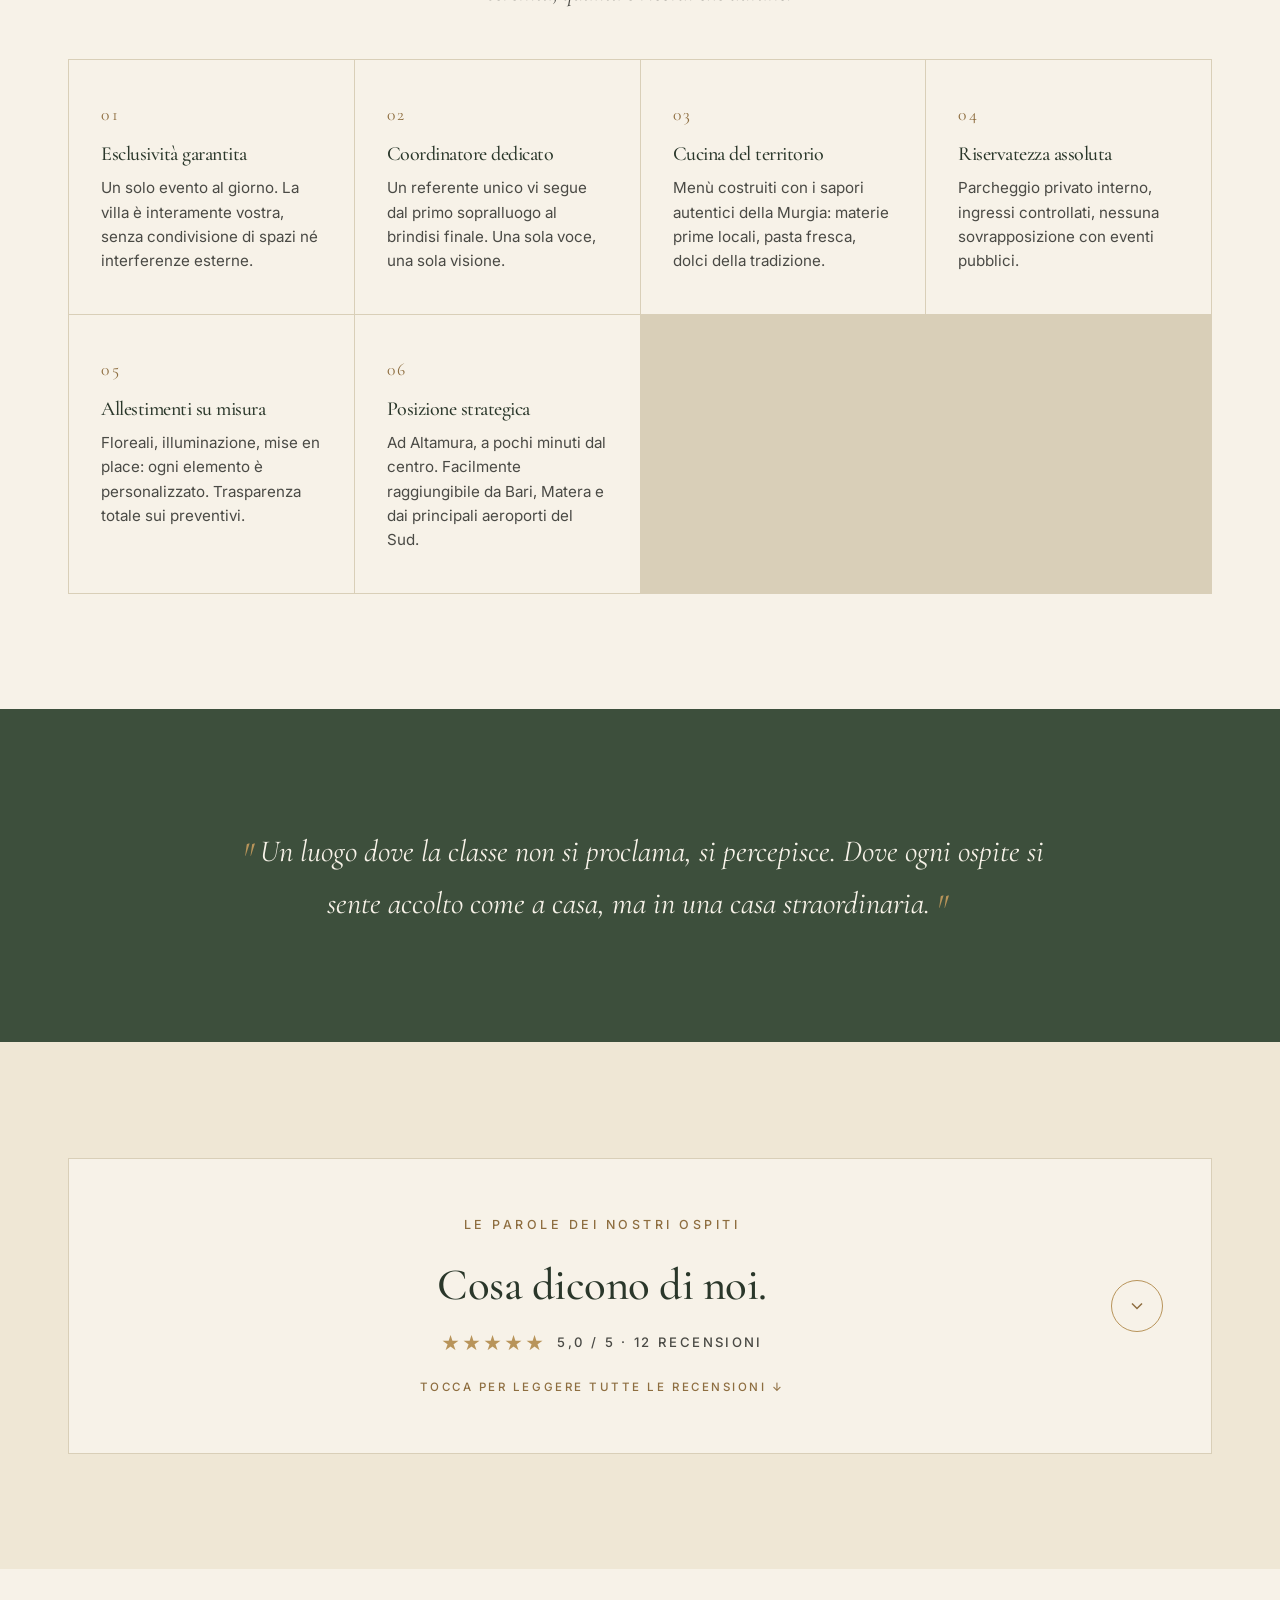
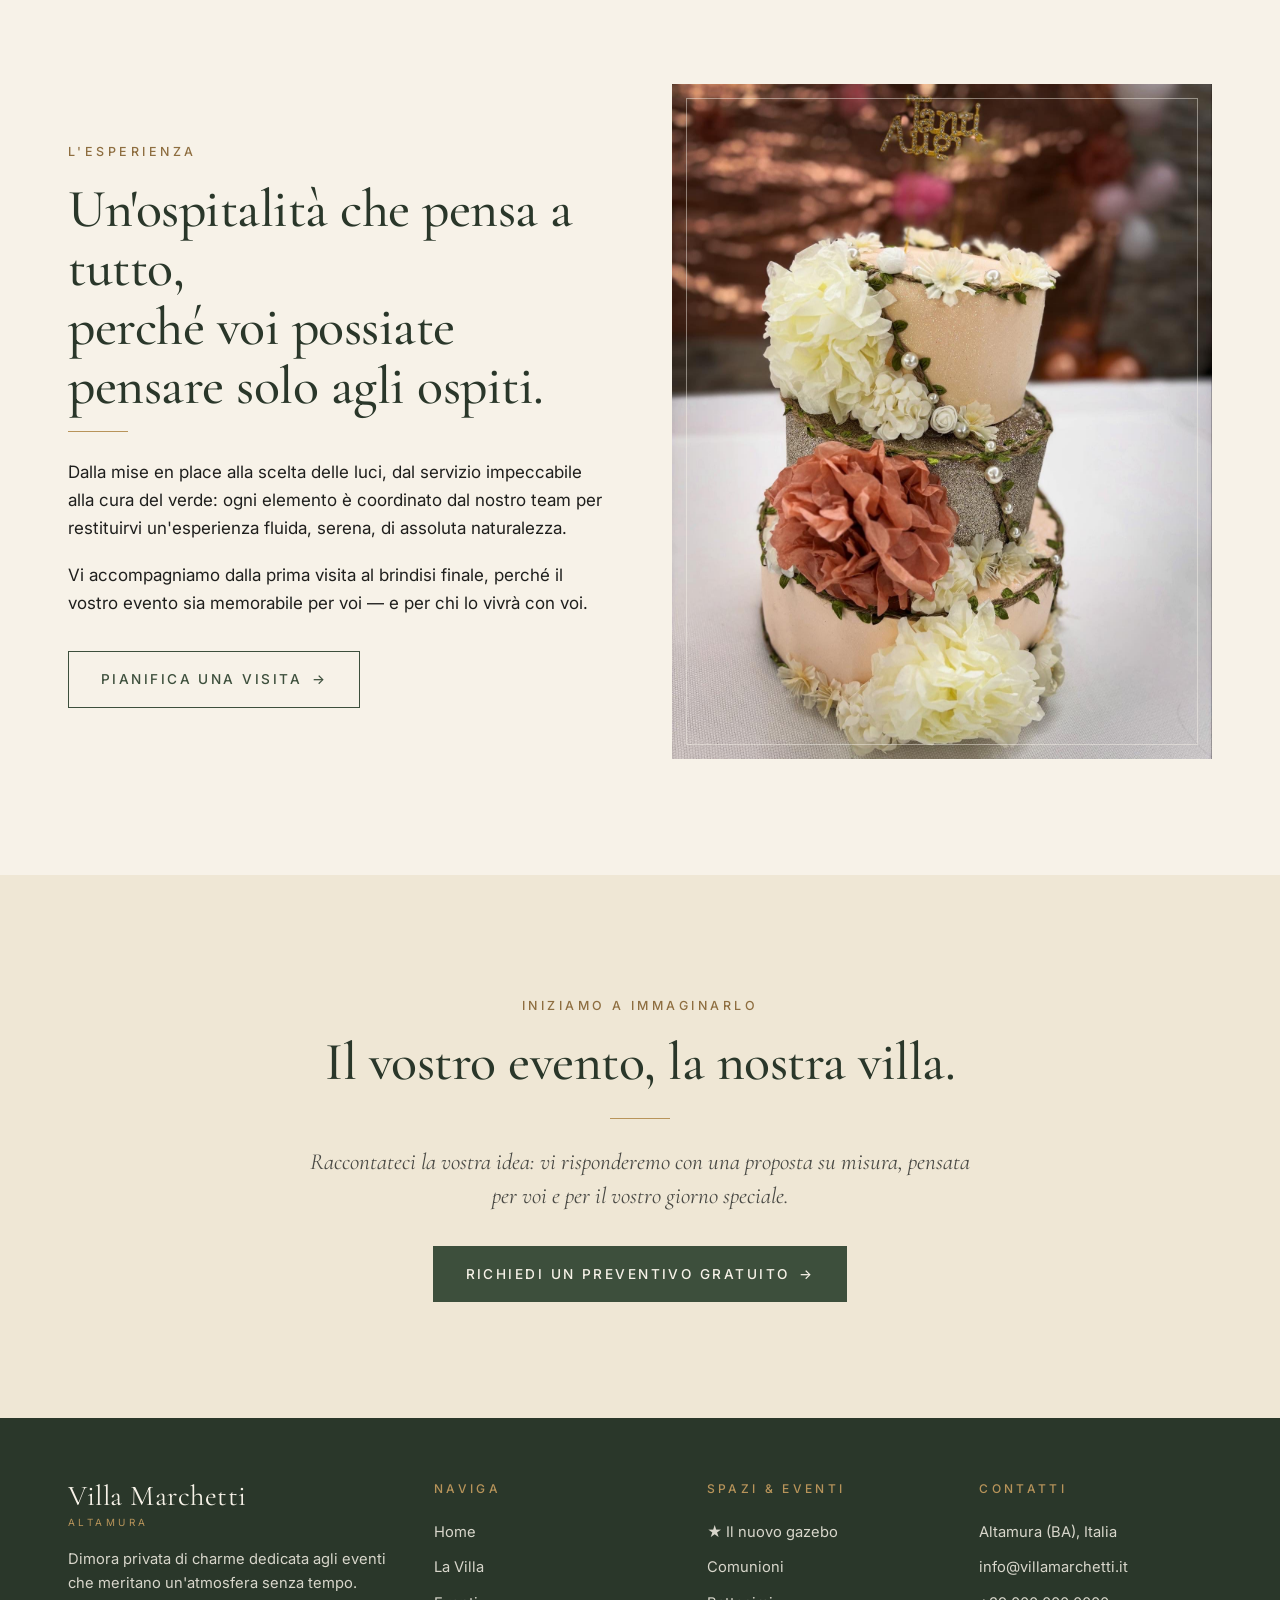
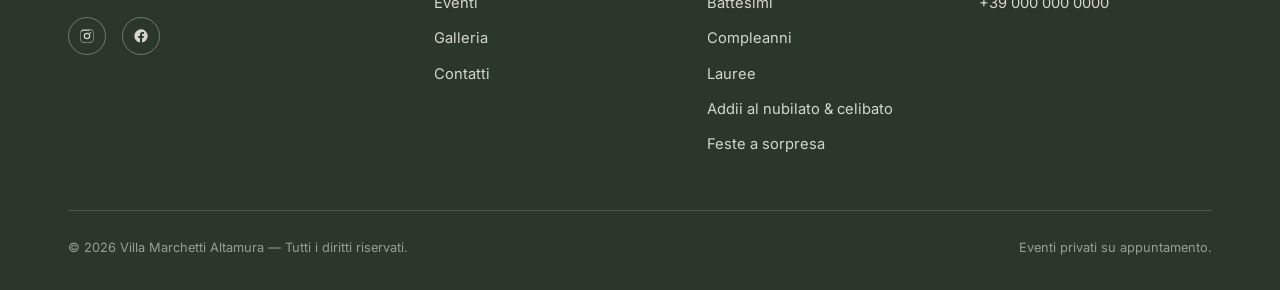
==== commit b5b822f4: "feat: tendina recensioni richiudibile nella Home - Sezione recensioni racchiusa in un elemento detai" ====
--- a/index.html
+++ b/index.html
@@ -271,12 +271,25 @@
   <!-- ============== RECENSIONI ============== -->
   <section class="section section--cream" id="recensioni">
     <div class="container">
-      <div class="text-center">
-        <span class="eyebrow">Le parole dei nostri ospiti</span>
-        <h2>Chi ci ha scelto<br>racconta la sua esperienza.</h2>
-        <div class="divider"></div>
-        <p class="lead" style="max-width:720px;margin:0 auto;">Famiglie, gruppi di amici, festeggiati di ogni età. Ecco cosa pensano di Villa Marchetti coloro che hanno vissuto qui un momento speciale.</p>
-      </div>
+      <details class="reviews-toggle">
+        <summary class="reviews-toggle__summary">
+          <div class="reviews-toggle__heading">
+            <span class="eyebrow">Le parole dei nostri ospiti</span>
+            <h2>Cosa dicono di noi.</h2>
+            <div class="reviews-toggle__rating">
+              <span class="reviews-toggle__stars" aria-hidden="true">★★★★★</span>
+              <span class="reviews-toggle__count">5,0 / 5 · 12 recensioni</span>
+            </div>
+            <span class="reviews-toggle__hint">Tocca per leggere tutte le recensioni</span>
+          </div>
+          <span class="reviews-toggle__chevron" aria-hidden="true">
+            <svg viewBox="0 0 24 24" fill="none" stroke="currentColor" stroke-width="1.8"><path d="M6 9l6 6 6-6"/></svg>
+          </span>
+        </summary>
+
+        <div class="reviews-toggle__content">
+          <div class="reviews-toggle__inner">
+            <p class="lead reviews-toggle__intro">Famiglie, gruppi di amici, festeggiati di ogni età. Ecco cosa pensano di Villa Marchetti coloro che hanno vissuto qui un momento speciale.</p>
 
       <div class="reviews-grid">
 
@@ -435,6 +448,9 @@
           <div class="reviews-summary__label">Basato sulle recensioni dei nostri ospiti</div>
         </div>
       </div>
+          </div>
+        </div>
+      </details>
     </div>
   </section>
 
--- a/assets/css/style.css
+++ b/assets/css/style.css
@@ -170,9 +170,19 @@
 .site-header:not(.is-scrolled) .brand,
 .site-header:not(.is-scrolled) .nav-link { color: var(--color-bg); }
 .site-header:not(.is-scrolled) .brand small { color: var(--color-brass); }
+.site-header:not(.is-scrolled) .brand,
+.site-header:not(.is-scrolled) .brand small,
+.site-header:not(.is-scrolled) .nav-link {
+  text-shadow: 0 1px 3px rgba(0,0,0,.35), 0 2px 12px rgba(0,0,0,.25);
+}
 .site-header.is-light:not(.is-scrolled) .brand,
 .site-header.is-light:not(.is-scrolled) .nav-link { color: var(--color-olive-dk); }
 .site-header.is-light:not(.is-scrolled) .brand small { color: var(--color-brass-dk); }
+.site-header.is-light:not(.is-scrolled) .brand,
+.site-header.is-light:not(.is-scrolled) .brand small,
+.site-header.is-light:not(.is-scrolled) .nav-link {
+  text-shadow: 0 1px 2px rgba(247,242,232,.6);
+}
 
 .nav-list {
   display: flex;
@@ -217,6 +227,7 @@
 .hero {
   position: relative;
   min-height: 100vh;
+  min-height: 100svh; /* mobile: tiene conto della browser chrome */
   display: flex;
   align-items: center;
   color: var(--color-bg);
@@ -242,8 +253,16 @@
 .hero h1 {
   color: var(--color-bg);
   margin-bottom: 1.2rem;
-}
-.hero .lead { color: rgba(247,242,232,.92); font-style: normal; }
+  text-shadow: 0 2px 8px rgba(0,0,0,.45), 0 4px 24px rgba(0,0,0,.3);
+}
+.hero .lead {
+  color: rgba(247,242,232,.95);
+  font-style: normal;
+  text-shadow: 0 1px 4px rgba(0,0,0,.45), 0 2px 12px rgba(0,0,0,.25);
+}
+.hero .eyebrow:not(.eyebrow--badge) {
+  text-shadow: 0 1px 3px rgba(0,0,0,.4);
+}
 .hero__actions {
   margin-top: 2rem;
   display: flex;
@@ -291,8 +310,17 @@
   background: linear-gradient(180deg, rgba(31,31,29,.35) 0%, rgba(31,31,29,.7) 100%);
 }
 .subhero__content { position: relative; z-index: 1; padding-top: 8rem; }
-.subhero h1 { color: var(--color-bg); margin-bottom: .4rem; }
-.subhero p { color: rgba(247,242,232,.9); max-width: 640px; }
+.subhero h1 {
+  color: var(--color-bg);
+  margin-bottom: .4rem;
+  text-shadow: 0 2px 8px rgba(0,0,0,.45), 0 4px 24px rgba(0,0,0,.3);
+}
+.subhero p {
+  color: rgba(247,242,232,.92);
+  max-width: 640px;
+  text-shadow: 0 1px 4px rgba(0,0,0,.45);
+}
+.subhero .eyebrow { text-shadow: 0 1px 3px rgba(0,0,0,.4); }
 
 /* -----  Griglia eventi (card)  ----- */
 .grid-events {
@@ -386,6 +414,7 @@
   line-height: 1.4;
   color: var(--color-ink-soft);
 }
+.section--olive .quote { color: var(--color-bg); }
 .quote::before, .quote::after {
   content: '"';
   font-size: 1.2em;
@@ -875,6 +904,124 @@
   color: var(--color-ink-soft);
 }
 
+/* ----- Dropdown / Tendina recensioni ----- */
+.reviews-toggle {
+  background: var(--color-bg);
+  border: 1px solid var(--color-line);
+  transition: border-color var(--t-fast), box-shadow var(--t-fast);
+}
+.reviews-toggle:hover { border-color: var(--color-brass); }
+.reviews-toggle[open] {
+  box-shadow: 0 24px 60px -30px rgba(31,31,29,.18);
+}
+
+.reviews-toggle__summary {
+  list-style: none;
+  cursor: pointer;
+  padding: clamp(2rem, 5vw, 3.5rem) clamp(1.5rem, 4vw, 3rem);
+  display: flex;
+  align-items: center;
+  justify-content: space-between;
+  gap: 1.5rem;
+  position: relative;
+  outline: none;
+  -webkit-tap-highlight-color: transparent;
+}
+.reviews-toggle__summary::-webkit-details-marker { display: none; }
+.reviews-toggle__summary::marker { display: none; content: ''; }
+.reviews-toggle__summary:focus-visible {
+  outline: 2px solid var(--color-brass);
+  outline-offset: -4px;
+}
+
+.reviews-toggle__heading {
+  flex: 1;
+  text-align: center;
+  display: flex;
+  flex-direction: column;
+  align-items: center;
+  gap: .35rem;
+}
+.reviews-toggle__heading h2 {
+  margin: .25rem 0 .35rem;
+  font-size: clamp(1.8rem, 4vw, 2.8rem);
+}
+.reviews-toggle__rating {
+  display: inline-flex;
+  align-items: center;
+  gap: .7rem;
+  margin-top: .4rem;
+  flex-wrap: wrap;
+  justify-content: center;
+}
+.reviews-toggle__stars {
+  color: var(--color-brass);
+  font-size: 1.15rem;
+  letter-spacing: 2px;
+}
+.reviews-toggle__count {
+  font-family: var(--font-sans);
+  font-size: .82rem;
+  letter-spacing: .18em;
+  text-transform: uppercase;
+  color: var(--color-ink-soft);
+  font-weight: 500;
+}
+.reviews-toggle__hint {
+  font-family: var(--font-sans);
+  font-size: .72rem;
+  letter-spacing: .22em;
+  text-transform: uppercase;
+  color: var(--color-brass-dk);
+  margin-top: .9rem;
+  font-weight: 500;
+}
+.reviews-toggle[open] .reviews-toggle__hint::before { content: 'Chiudi · '; }
+.reviews-toggle:not([open]) .reviews-toggle__hint::after { content: ' ↓'; }
+
+.reviews-toggle__chevron {
+  flex-shrink: 0;
+  width: 52px; height: 52px;
+  border: 1px solid var(--color-brass);
+  border-radius: 50%;
+  display: inline-flex;
+  align-items: center;
+  justify-content: center;
+  color: var(--color-brass-dk);
+  transition: transform .45s cubic-bezier(.22,.61,.36,1), background var(--t-fast);
+}
+.reviews-toggle__chevron svg { width: 20px; height: 20px; }
+.reviews-toggle__summary:hover .reviews-toggle__chevron {
+  background: var(--color-brass);
+  color: var(--color-bg);
+}
+.reviews-toggle[open] .reviews-toggle__chevron { transform: rotate(180deg); }
+
+.reviews-toggle__content {
+  overflow: hidden;
+  transition: height .55s cubic-bezier(.22,.61,.36,1);
+}
+.reviews-toggle__inner {
+  padding: 0 clamp(1.5rem, 4vw, 3rem) clamp(2rem, 5vw, 3.5rem);
+  border-top: 1px solid var(--color-line);
+}
+.reviews-toggle__intro {
+  text-align: center;
+  max-width: 720px;
+  margin: 2.5rem auto 0;
+}
+.reviews-toggle__inner .reviews-grid { margin-top: 2.5rem; }
+.reviews-toggle__inner .reviews-summary { margin-top: 2rem; }
+
+@media (max-width: 640px) {
+  .reviews-toggle__summary {
+    flex-direction: column;
+    gap: 1.2rem;
+  }
+  .reviews-toggle__chevron { width: 44px; height: 44px; }
+  .reviews-toggle__chevron svg { width: 18px; height: 18px; }
+}
+
 /* -----  Reveal on scroll  ----- */
 .reveal {
   opacity: 0;
@@ -894,3 +1041,134 @@
   padding: 0; margin: -1px; overflow: hidden;
   clip: rect(0,0,0,0); white-space: nowrap; border: 0;
 }
+
+/* =====================================================
+   MOBILE — Ottimizzazioni per tablet e smartphone
+   ===================================================== */
+
+/* Tablet & telefoni grandi (≤ 880px): menu mobile + tap target */
+@media (max-width: 880px) {
+  .nav-list .nav-link {
+    padding: .9rem 2rem;
+    font-size: 1.1rem;
+    letter-spacing: .18em;
+  }
+  .nav-list .nav-link::after { display: none; }
+  .nav-toggle { width: 36px; height: 28px; }
+
+  .section { padding: clamp(3rem, 7vw, 5rem) 0; }
+  .section--tight { padding: clamp(2.5rem, 5vw, 4rem) 0; }
+}
+
+/* Telefoni medi (≤ 640px) */
+@media (max-width: 640px) {
+  body { font-size: 16px; }
+
+  /* Hero più compatto */
+  .hero { min-height: 92vh; min-height: 92svh; }
+  .hero__content { padding-top: 5rem; max-width: 100%; }
+  .hero h1 { font-size: clamp(2.2rem, 9vw, 3rem); line-height: 1.05; }
+  .hero .lead { font-size: 1.02rem; line-height: 1.5; }
+  .hero__actions { gap: .7rem; }
+  .hero__actions .btn { flex: 1 1 100%; justify-content: center; padding: .95rem 1.4rem; }
+  .hero__scroll { display: none; } /* evita sovrapposizione con CTA */
+
+  /* Subhero */
+  .subhero { min-height: 48vh; min-height: 48svh; padding-bottom: 2rem; }
+  .subhero__content { padding-top: 5.5rem; }
+  .subhero h1 { font-size: clamp(1.9rem, 7vw, 2.4rem); }
+  .subhero p { font-size: .98rem; }
+
+  /* Eyebrow badge wraps gracefully */
+  .eyebrow--badge {
+    font-size: .68rem;
+    padding: .45rem .75rem;
+    letter-spacing: .16em;
+  }
+
+  /* Brand size minore */
+  .brand { font-size: 1.35rem; }
+  .brand small { font-size: .58rem; letter-spacing: .3em; margin-top: .25rem; }
+  .footer-grid .brand { font-size: 1.55rem; }
+
+  /* Quote */
+  .quote { font-size: clamp(1.15rem, 4.5vw, 1.55rem); }
+
+  /* Card padding ridotto */
+  .event-card { padding: 2rem 1.5rem; }
+  .event-card h3 { font-size: 1.2rem; }
+  .benefit { padding: 2rem 1.5rem; }
+  .review-card { padding: 1.7rem 1.4rem; }
+  .review-card__text { font-size: 1rem; line-height: 1.5; }
+
+  /* Gazebo collage compatto */
+  .gazebo-collage {
+    grid-template-rows: minmax(220px, auto) minmax(130px, auto);
+    gap: 8px;
+  }
+  .gazebo-collage__main::before { inset: 8px; }
+  .gazebo-collage__main::after {
+    top: 12px;
+    font-size: .6rem;
+    padding: .4rem .7rem;
+    letter-spacing: .22em;
+  }
+
+  /* Gazebo perks */
+  .gazebo-perks li { padding: .8rem 0; gap: .8rem; }
+  .gazebo-perks__icon { width: 38px; height: 38px; }
+  .gazebo-perks__icon svg { width: 18px; height: 18px; }
+  .gazebo-perks strong { font-size: 1.05rem; }
+  .gazebo-perks div { font-size: .92rem; }
+
+  /* Gallery più compatta */
+  .gallery { gap: .5rem; }
+
+  /* Reviews summary */
+  .reviews-summary { gap: 1.2rem; }
+  .reviews-summary__score { font-size: 2.4rem; }
+
+  /* Event detail (pagina Eventi) */
+  .event-detail { padding: 2.5rem 0; gap: 1.5rem; }
+  .event-detail h3 { font-size: 1.6rem; }
+
+  /* Sezione Split (la-villa, home): gap ridotto */
+  .split { gap: 1.5rem; }
+  .split__media { aspect-ratio: 4/3; }
+  .split__media::before { inset: 10px; }
+
+  /* CTA buttons text-center sezioni: meglio adattati */
+  .text-center .btn { width: 100%; max-width: 320px; justify-content: center; }
+
+  /* Footer: spaziatura */
+  .site-footer { padding: 3rem 0 1.5rem; }
+  .footer-grid { gap: 2rem; margin-bottom: 2rem; }
+}
+
+/* Telefoni piccoli (≤ 400px) */
+@media (max-width: 400px) {
+  :root { --gutter: 1.1rem; }
+  .hero h1 { font-size: 2rem; }
+  .subhero h1 { font-size: 1.7rem; }
+  .brand { font-size: 1.2rem; }
+  .brand small { font-size: .52rem; letter-spacing: .28em; }
+  .nav-toggle { width: 32px; height: 26px; }
+  .review-card { padding: 1.4rem 1.2rem; }
+  .event-card { padding: 1.8rem 1.3rem; }
+  .benefit { padding: 1.8rem 1.3rem; }
+}
+
+/* Form: previene zoom automatico iOS (font ≥ 16px) */
+@media (max-width: 640px) {
+  .form input,
+  .form select,
+  .form textarea { font-size: 16px; }
+  .form { gap: 1rem; }
+  .form textarea { min-height: 120px; }
+}
+
+/* iOS Safari: bottoni hover non si attivano, ma il tap deve dare feedback */
+@media (hover: none) {
+  .btn:active { transform: translateY(0); opacity: .85; }
+  .review-card:hover, .event-card:hover, .benefit:hover { transform: none; }
+}
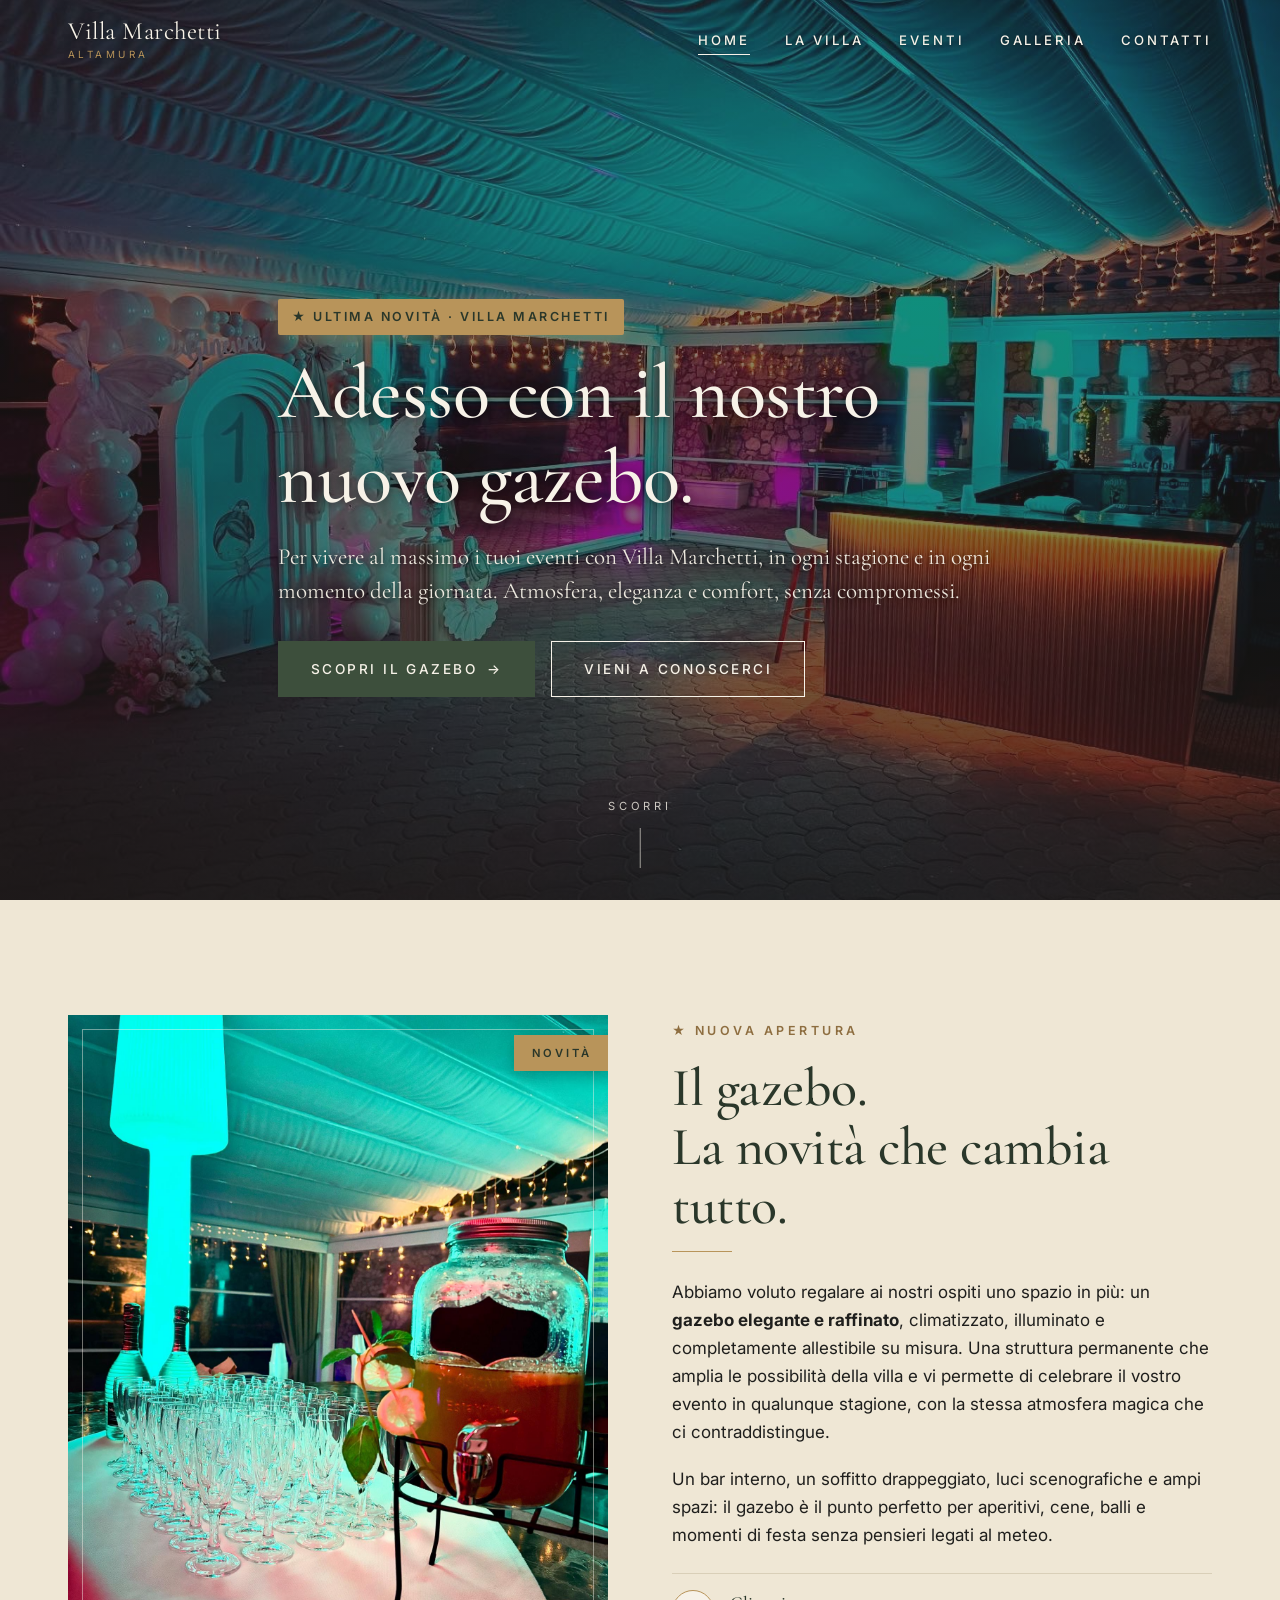
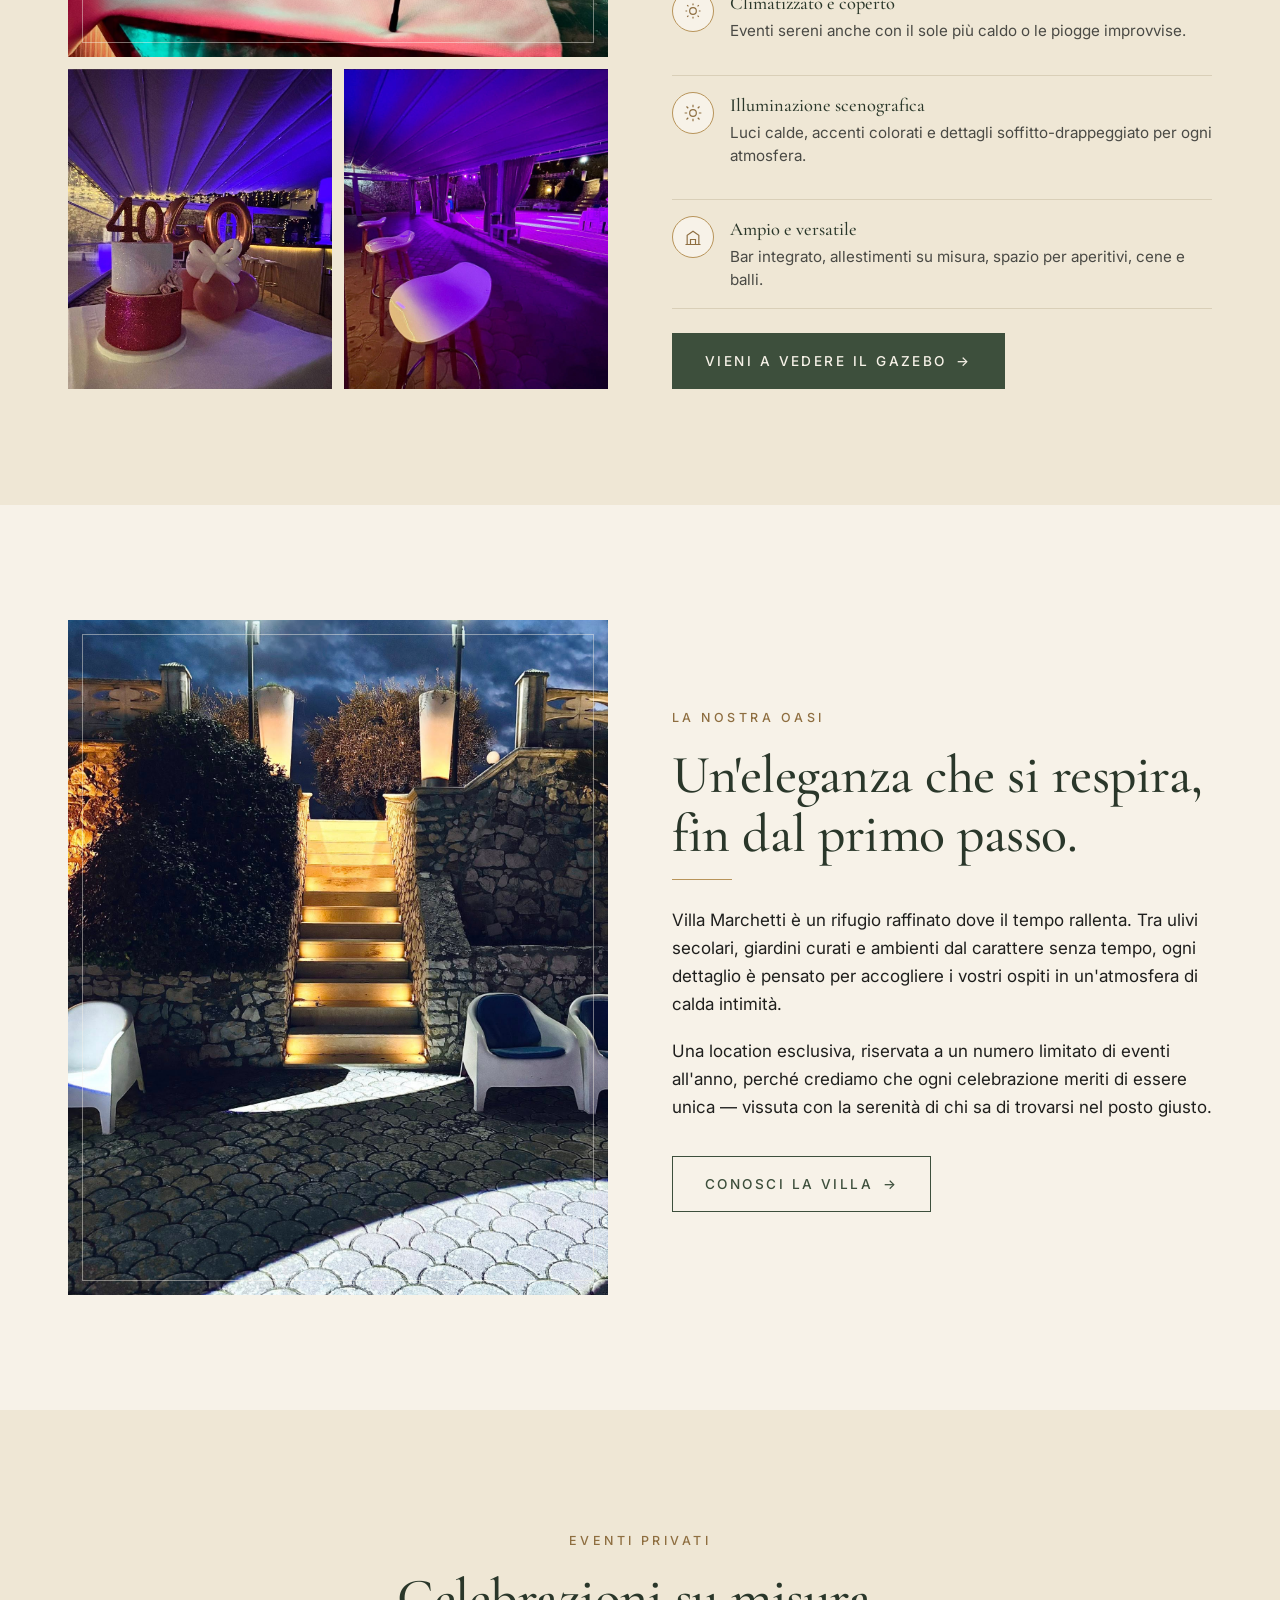
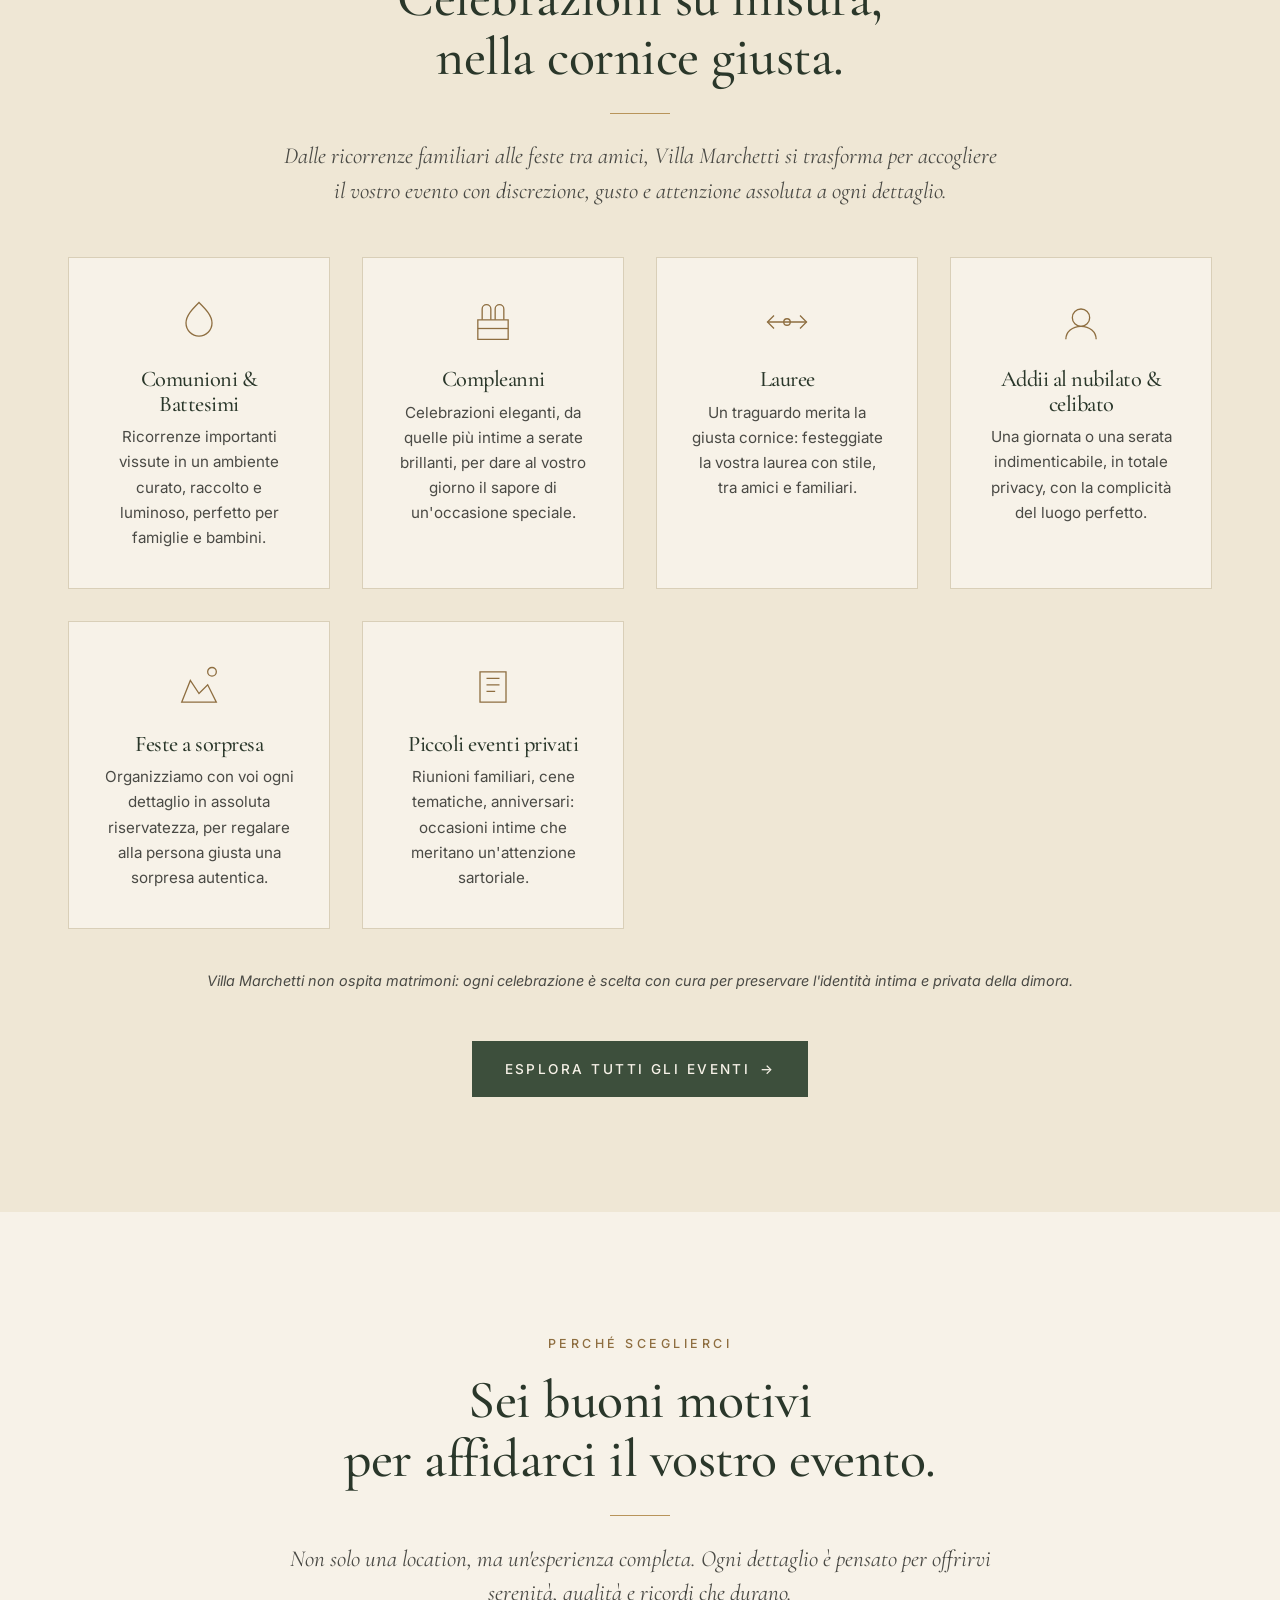
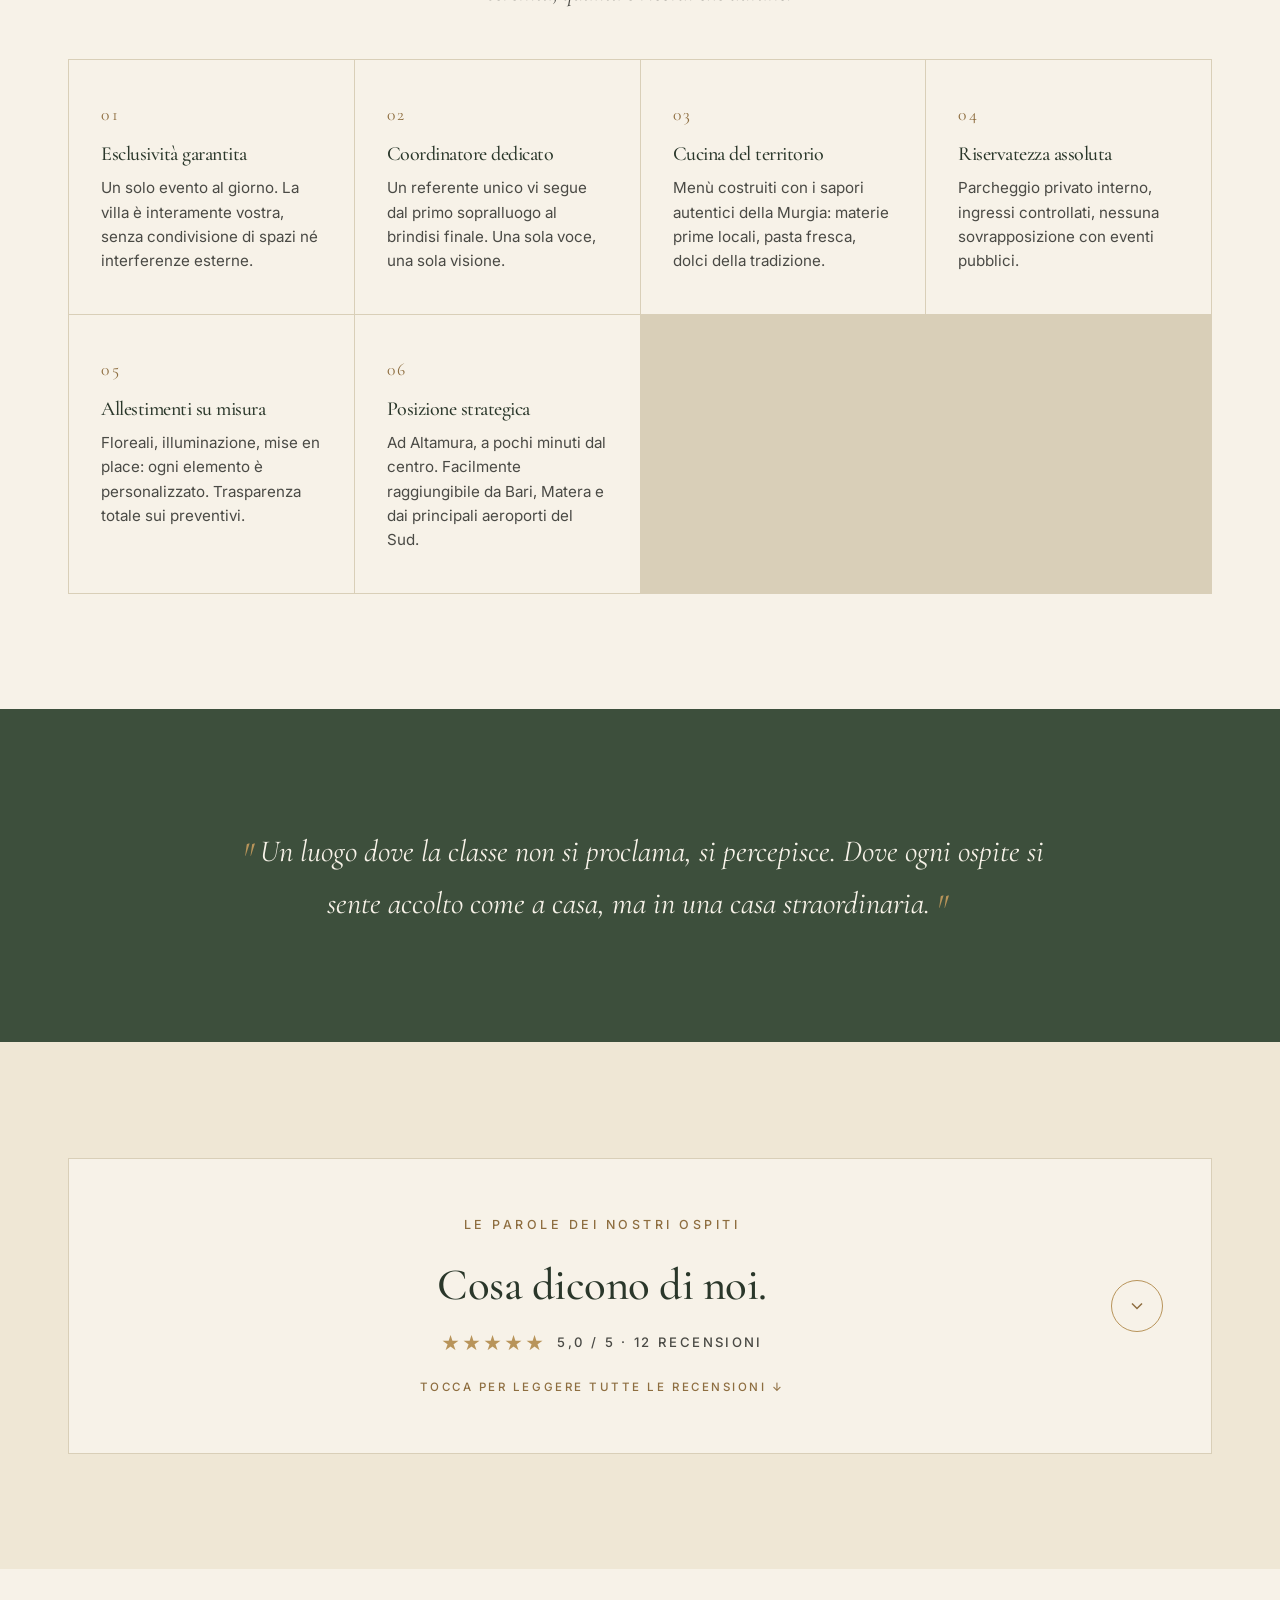
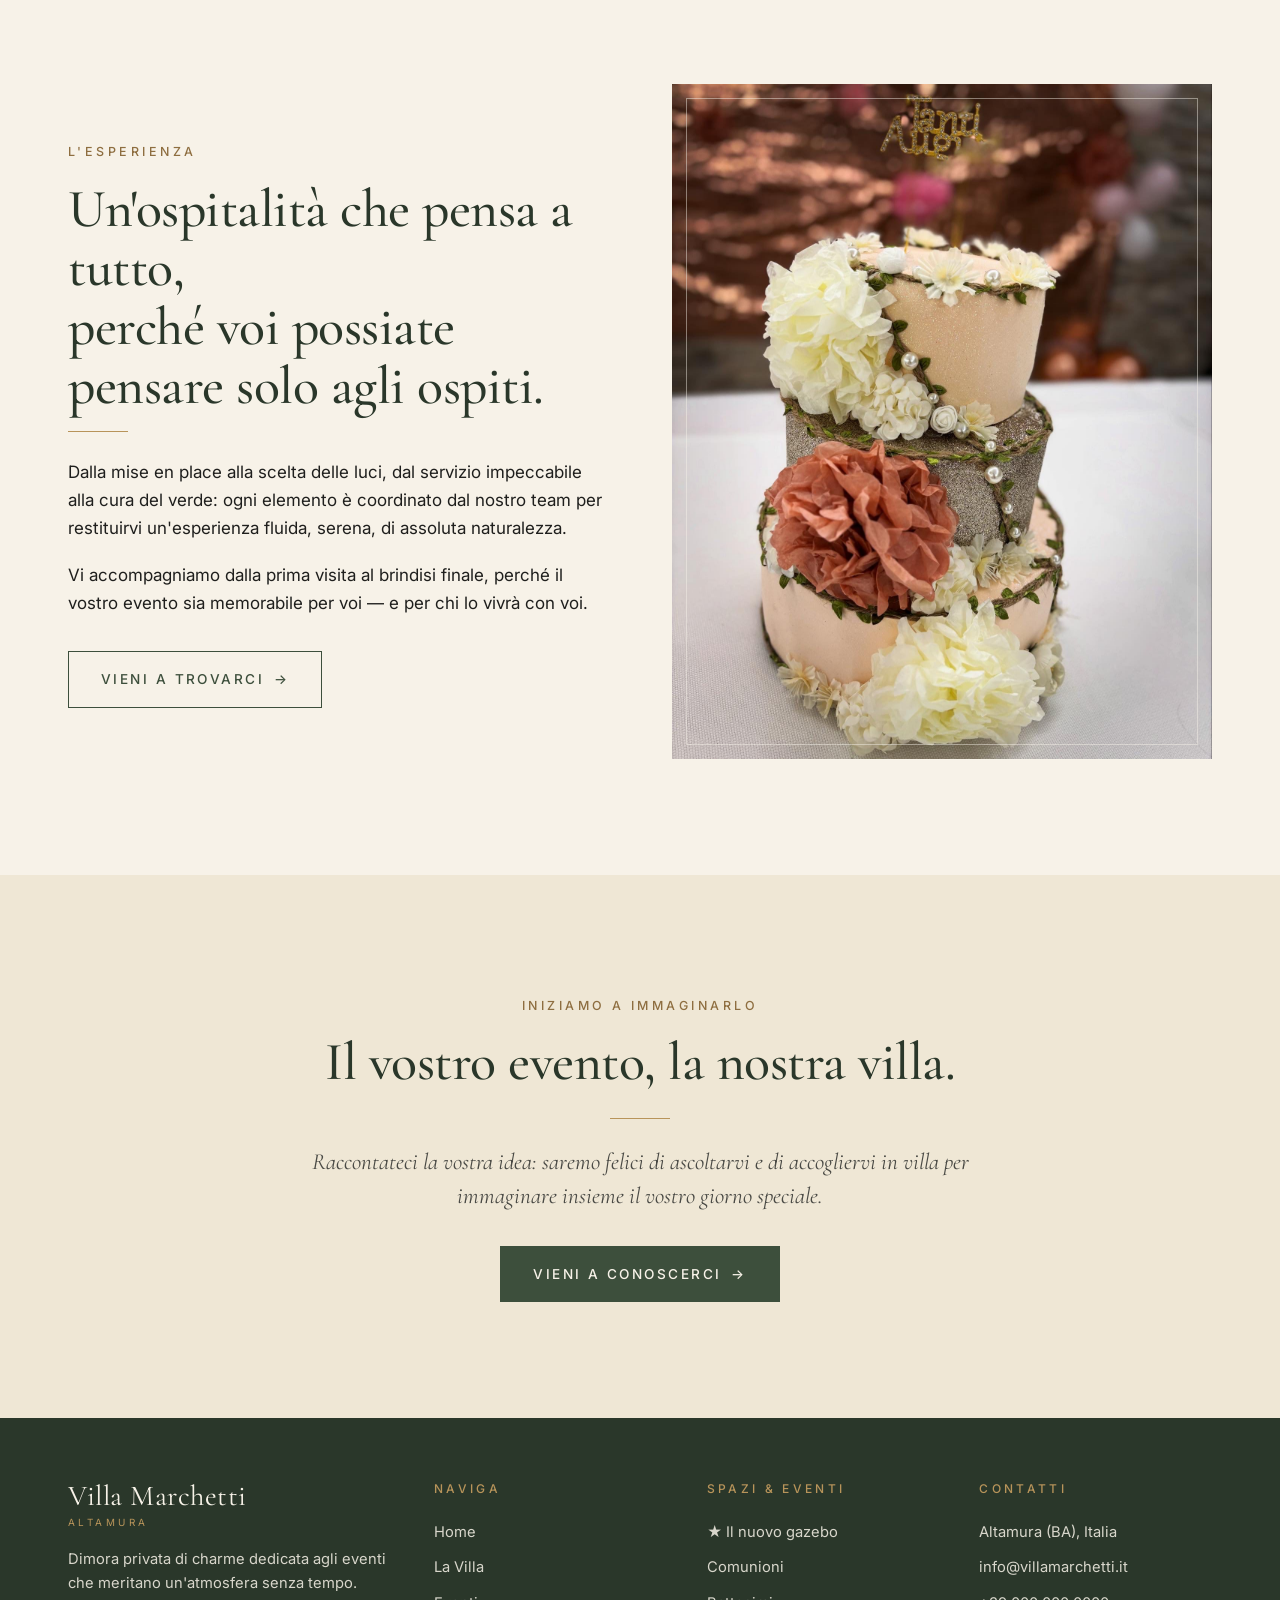
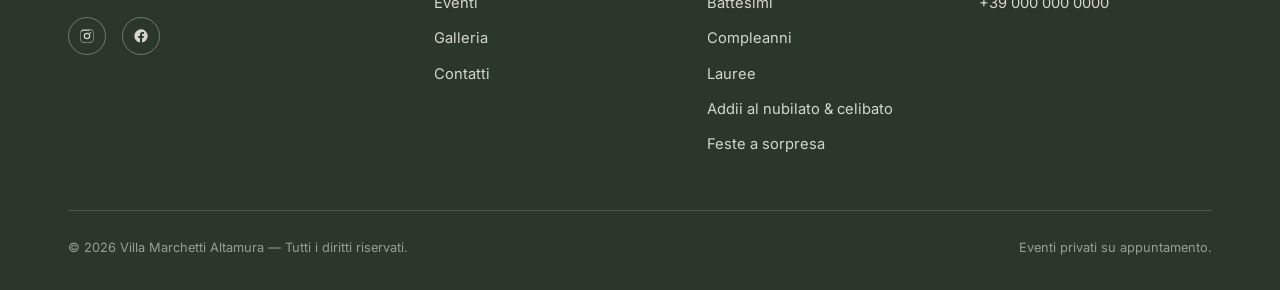
==== commit 91be2343: "copy: tono meno commerciale nelle CTA, da preventivi a inviti in villa Co-Authored-By: Claude Opus 4" ====
--- a/index.html
+++ b/index.html
@@ -77,7 +77,7 @@
       <p class="lead">Per vivere al massimo i tuoi eventi con Villa Marchetti, in ogni stagione e in ogni momento della giornata. Atmosfera, eleganza e comfort, senza compromessi.</p>
       <div class="hero__actions">
         <a href="#gazebo" class="btn btn--primary">Scopri il gazebo <span class="arrow">→</span></a>
-        <a href="/contatti.html" class="btn btn--ghost-light">Richiedi un preventivo</a>
+        <a href="/contatti.html" class="btn btn--ghost-light">Vieni a conoscerci</a>
       </div>
     </div>
     <div class="hero__scroll">Scorri</div>
@@ -129,7 +129,7 @@
             </li>
           </ul>
 
-          <a href="/contatti.html" class="btn btn--primary" style="margin-top:1.5rem;">Prenota una visita al gazebo <span class="arrow">→</span></a>
+          <a href="/contatti.html" class="btn btn--primary" style="margin-top:1.5rem;">Vieni a vedere il gazebo <span class="arrow">→</span></a>
         </div>
       </div>
     </div>
@@ -465,7 +465,7 @@
           <div class="divider"></div>
           <p>Dalla mise en place alla scelta delle luci, dal servizio impeccabile alla cura del verde: ogni elemento è coordinato dal nostro team per restituirvi un'esperienza fluida, serena, di assoluta naturalezza.</p>
           <p>Vi accompagniamo dalla prima visita al brindisi finale, perché il vostro evento sia memorabile per voi — e per chi lo vivrà con voi.</p>
-          <a href="/contatti.html" class="btn btn--outline" style="margin-top:1rem;">Pianifica una visita <span class="arrow">→</span></a>
+          <a href="/contatti.html" class="btn btn--outline" style="margin-top:1rem;">Vieni a trovarci <span class="arrow">→</span></a>
         </div>
       </div>
     </div>
@@ -477,8 +477,8 @@
       <span class="eyebrow">Iniziamo a immaginarlo</span>
       <h2>Il vostro evento, la nostra villa.</h2>
       <div class="divider"></div>
-      <p class="lead" style="max-width:680px;margin:0 auto 2rem;">Raccontateci la vostra idea: vi risponderemo con una proposta su misura, pensata per voi e per il vostro giorno speciale.</p>
-      <a href="/contatti.html" class="btn btn--primary">Richiedi un preventivo gratuito <span class="arrow">→</span></a>
+      <p class="lead" style="max-width:680px;margin:0 auto 2rem;">Raccontateci la vostra idea: saremo felici di ascoltarvi e di accogliervi in villa per immaginare insieme il vostro giorno speciale.</p>
+      <a href="/contatti.html" class="btn btn--primary">Vieni a conoscerci <span class="arrow">→</span></a>
     </div>
   </section>
 
